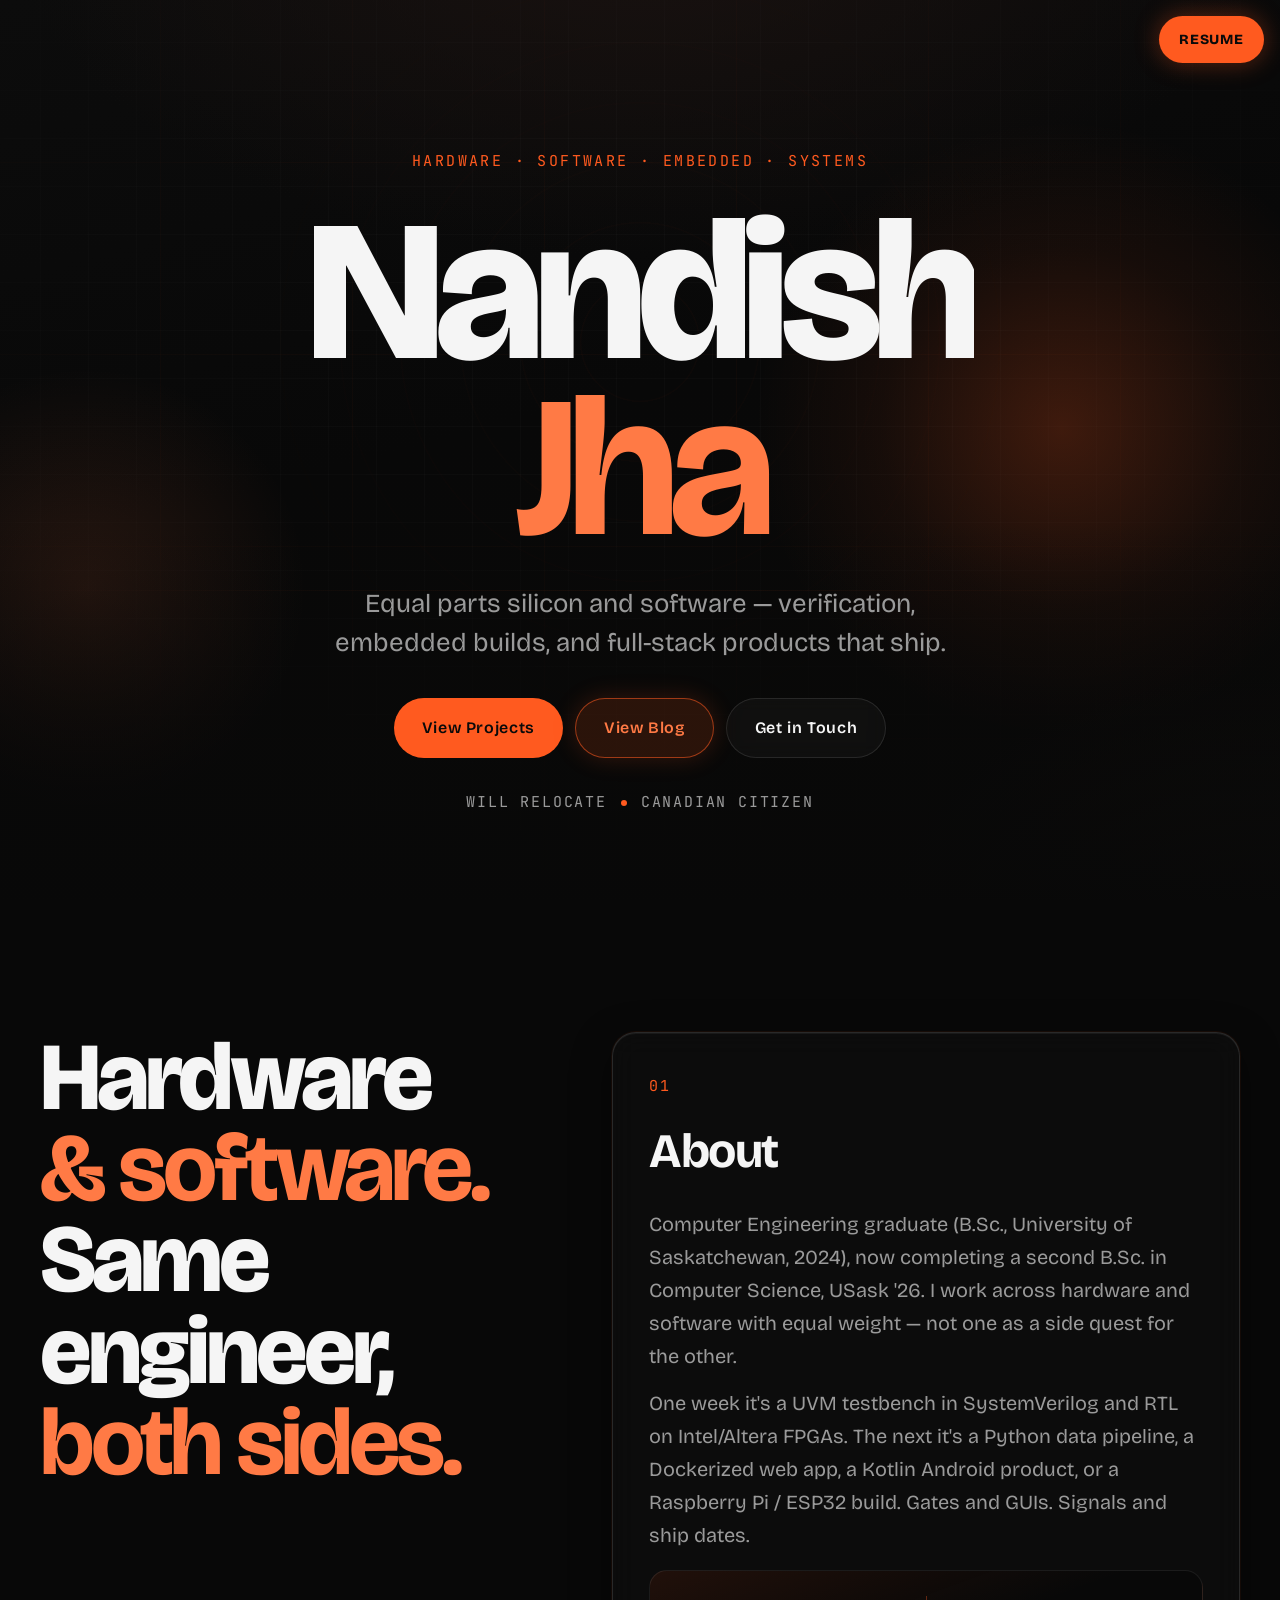
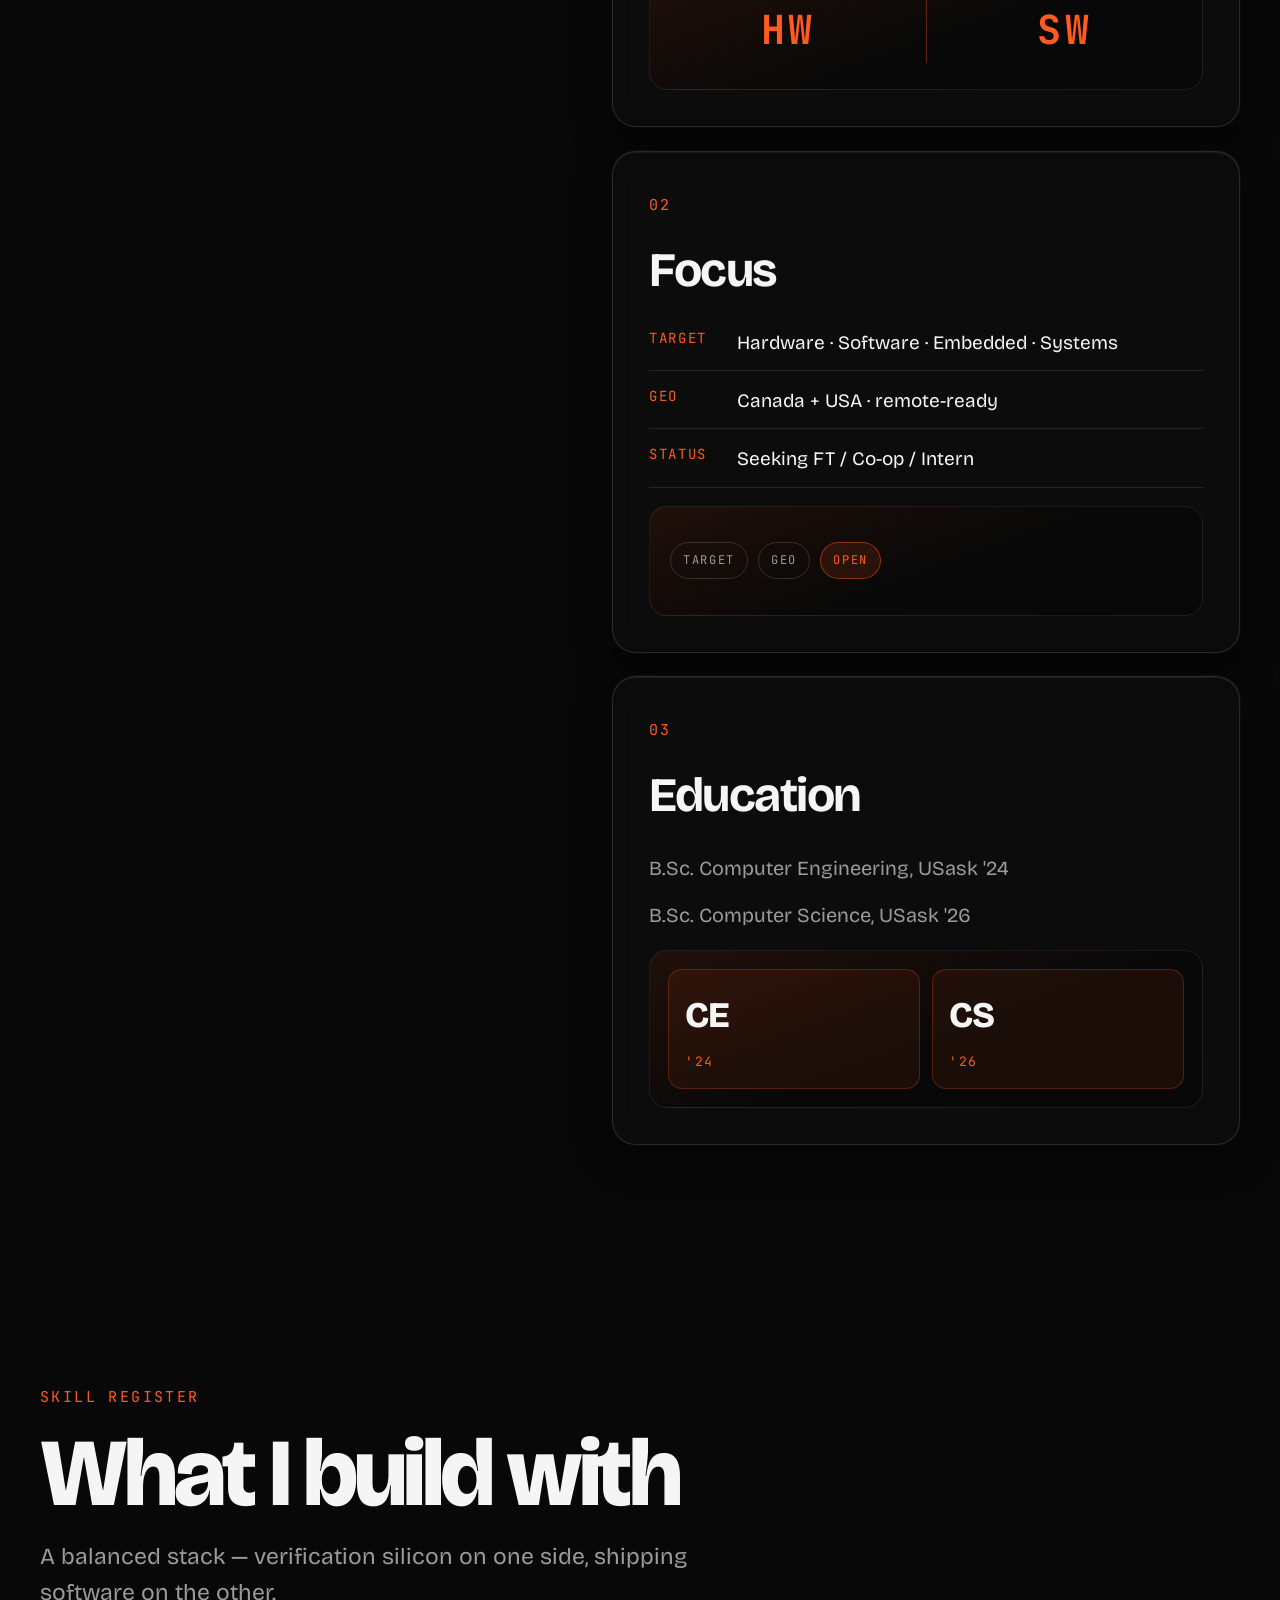
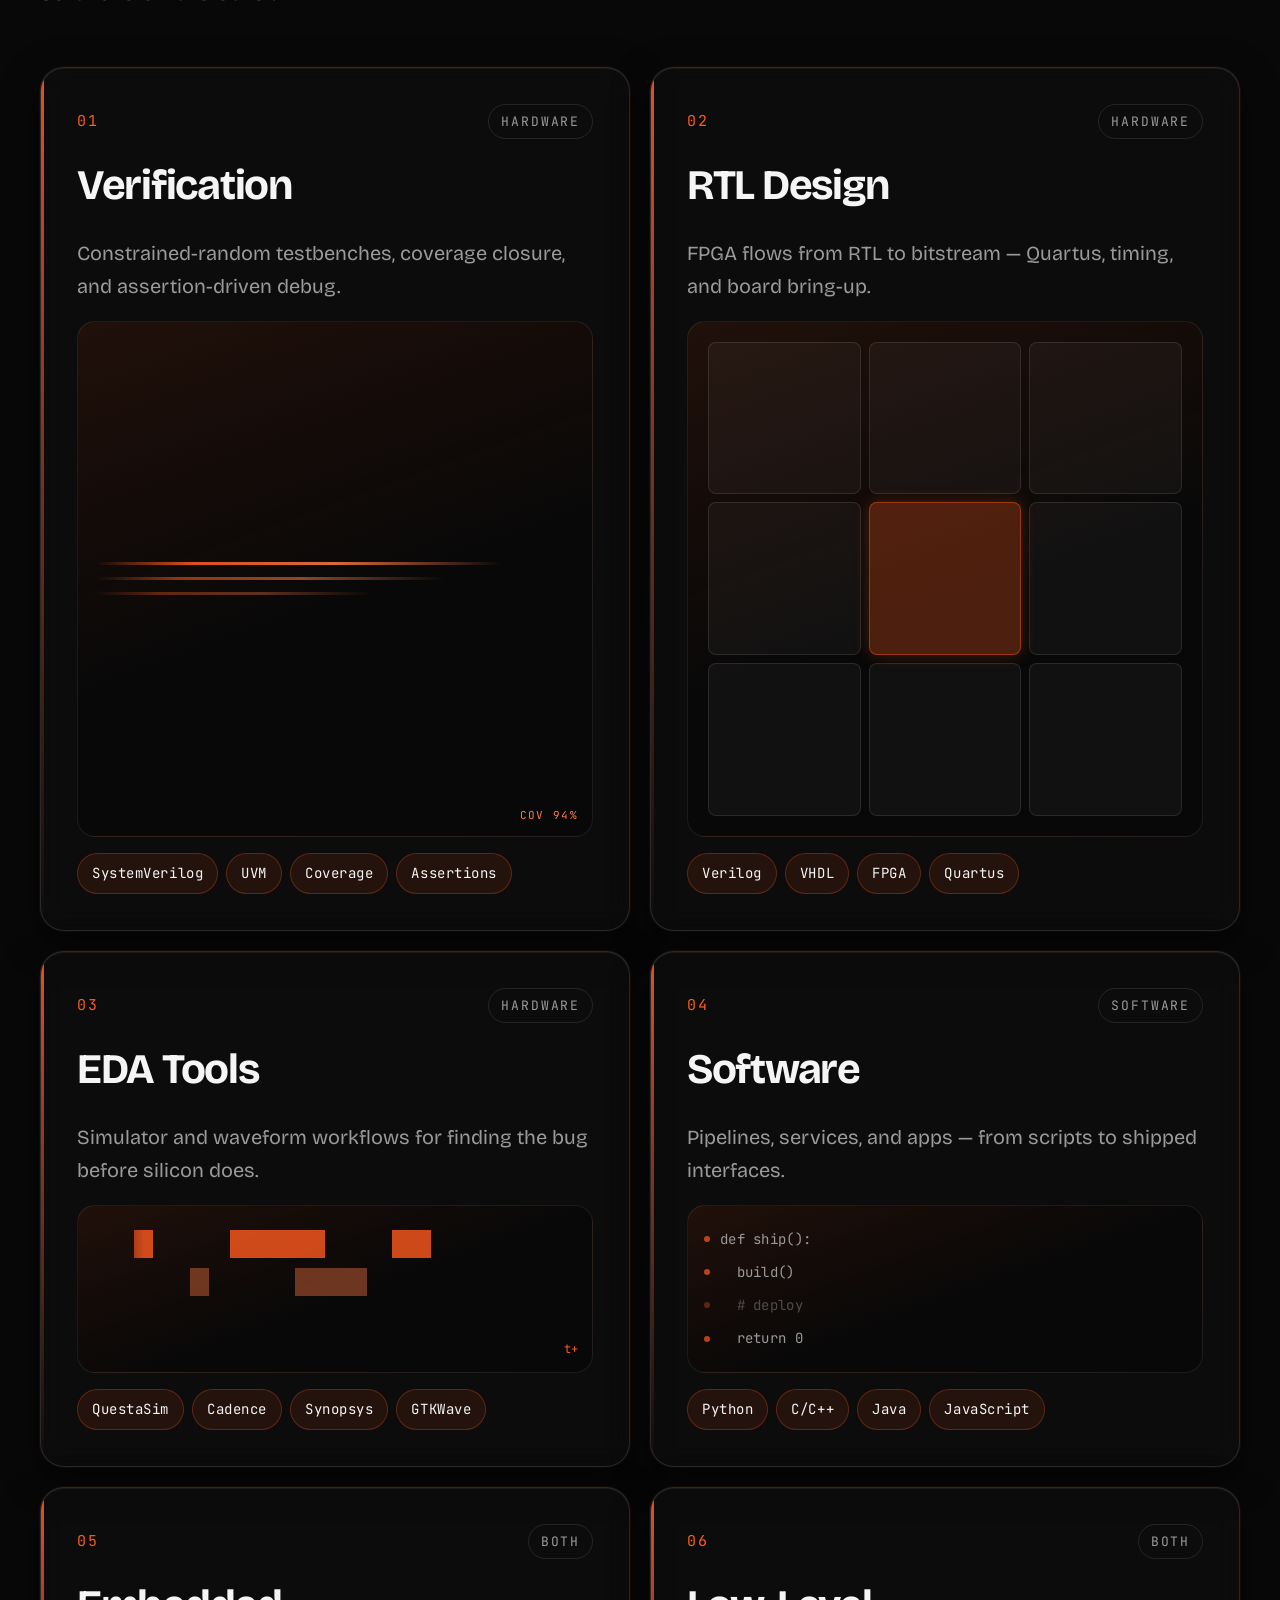
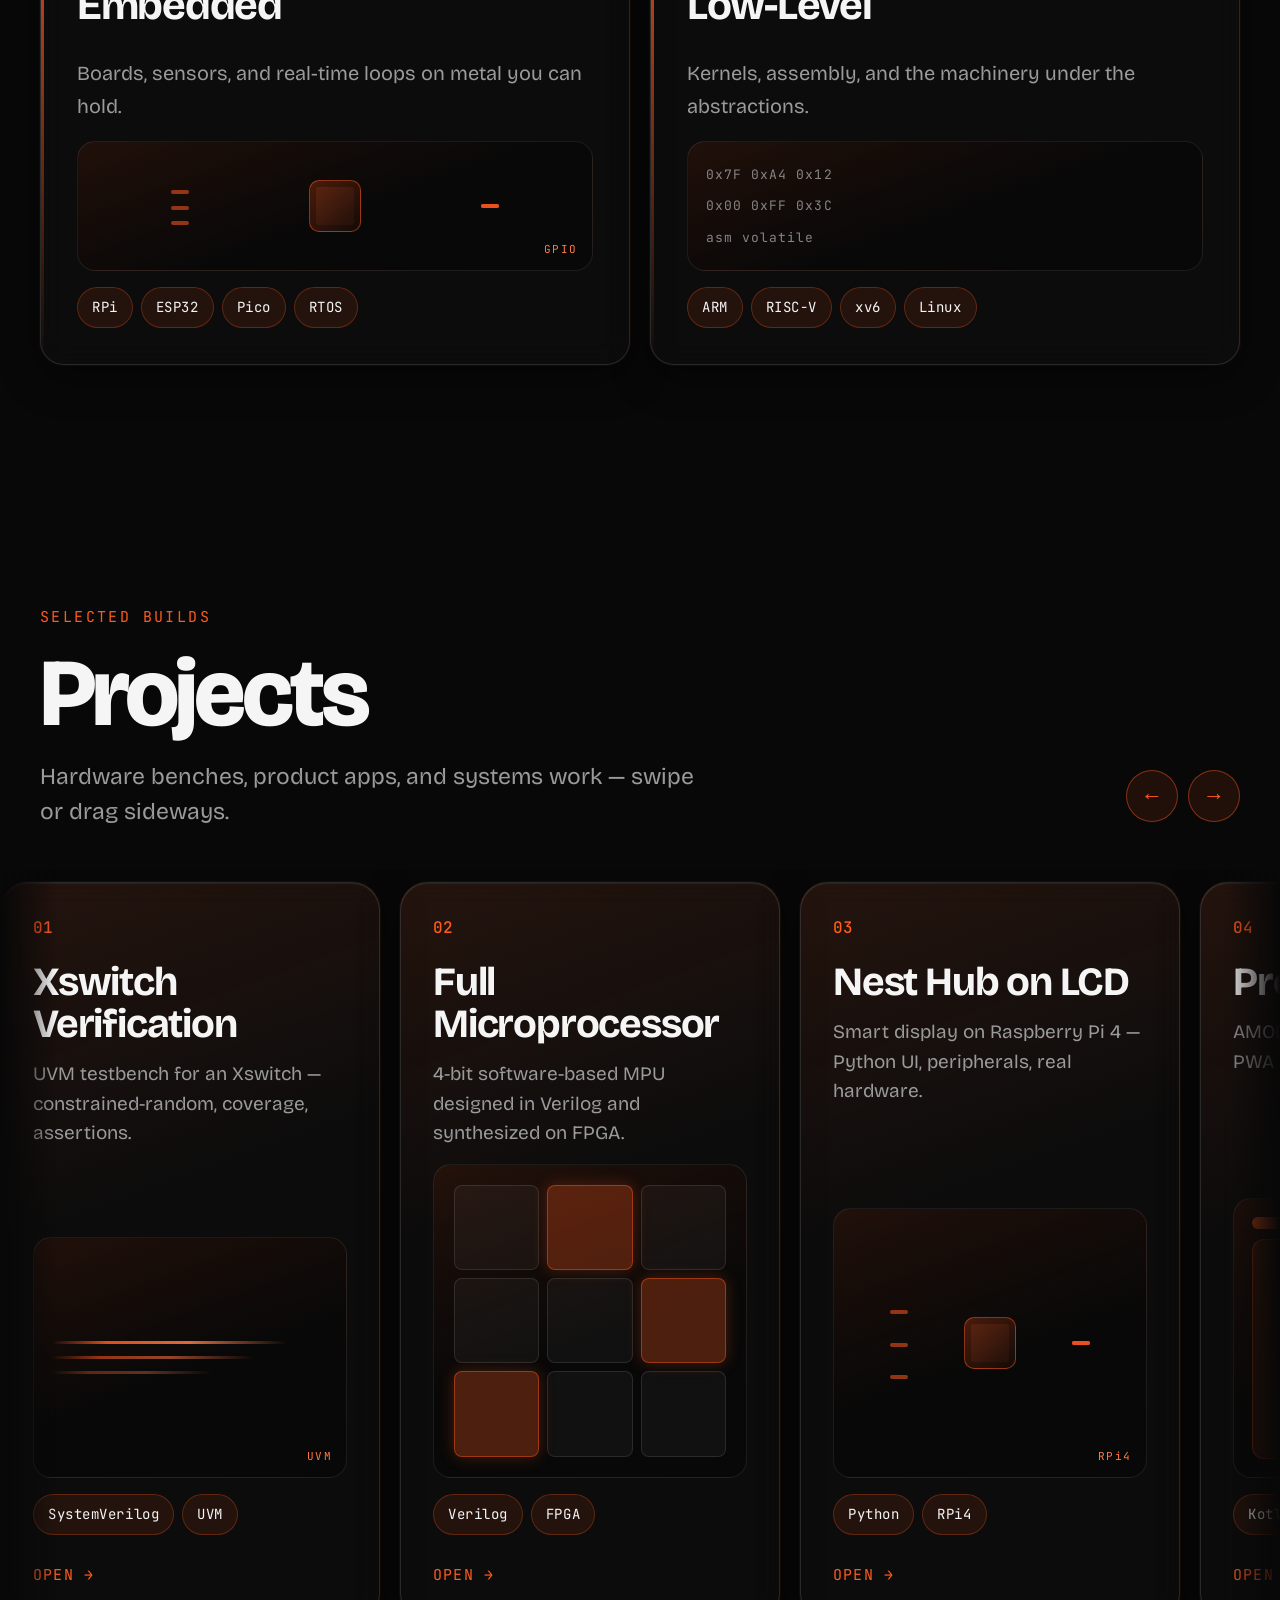
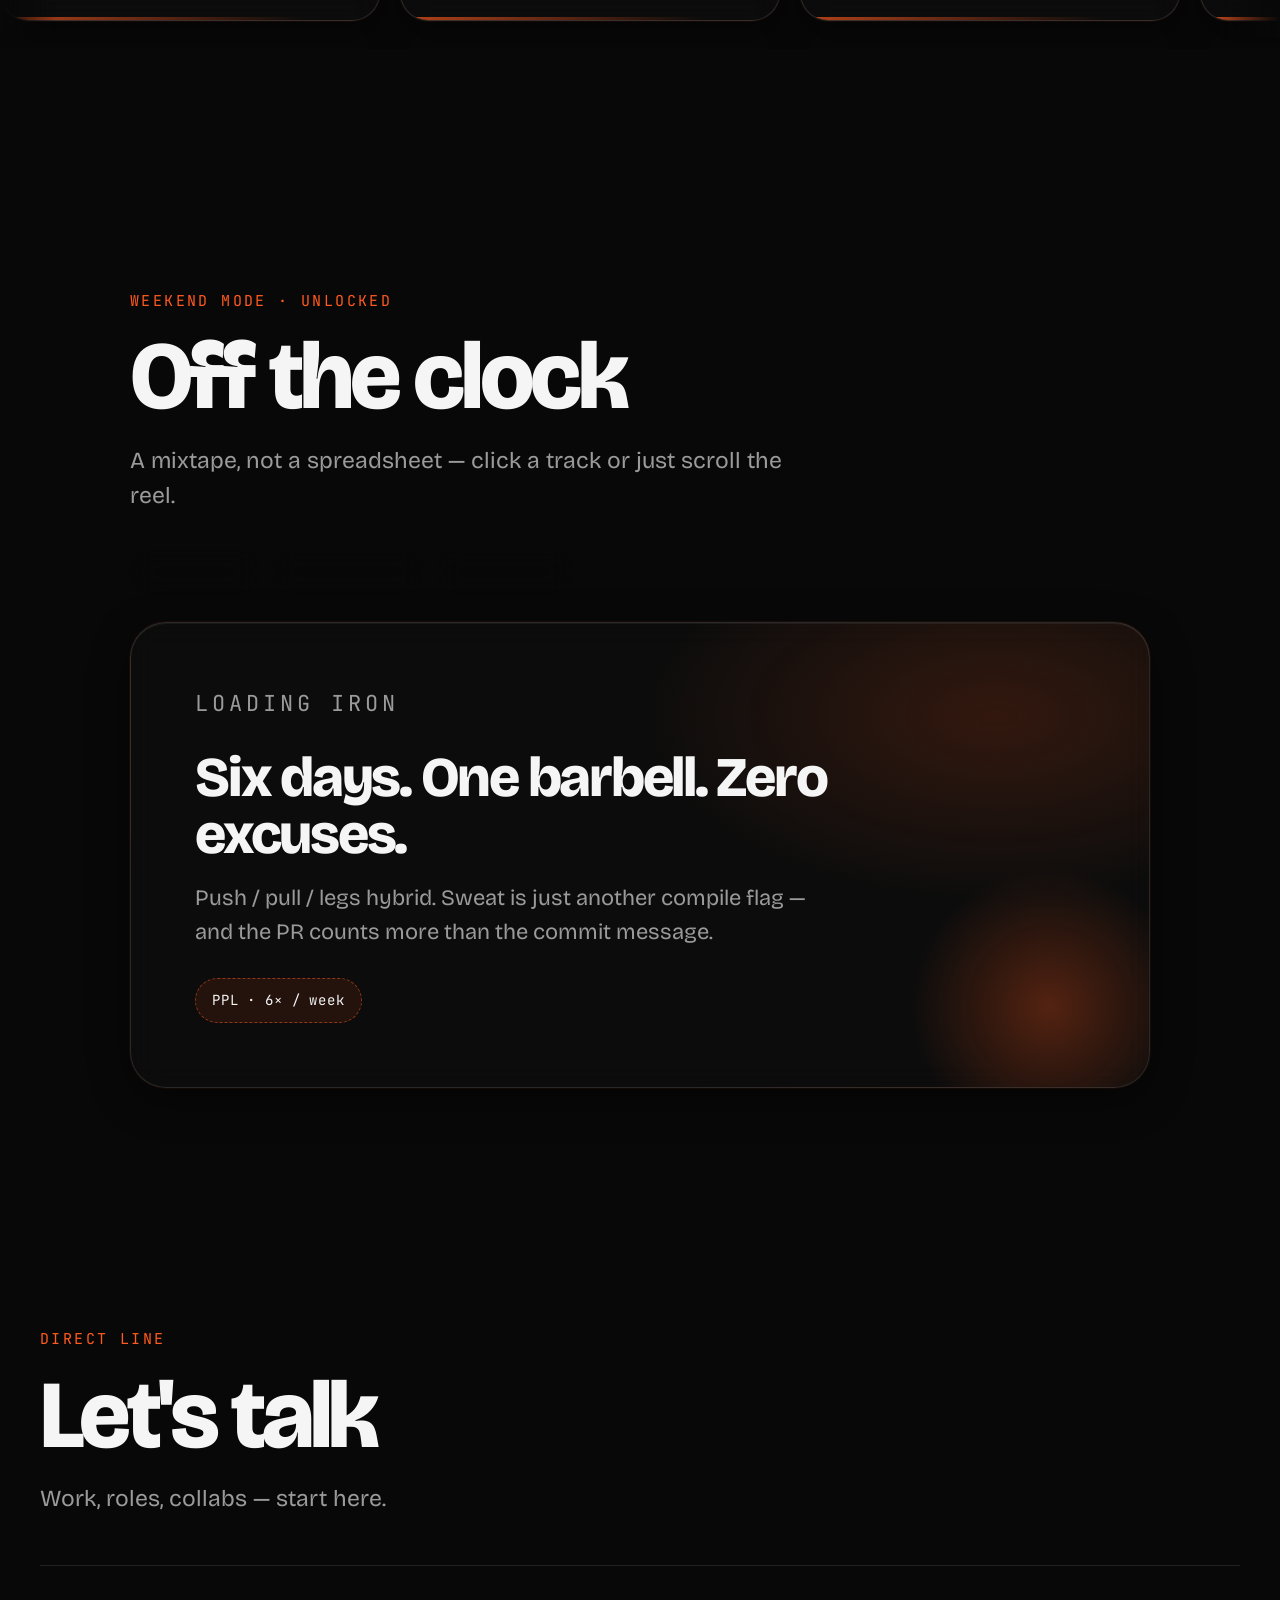
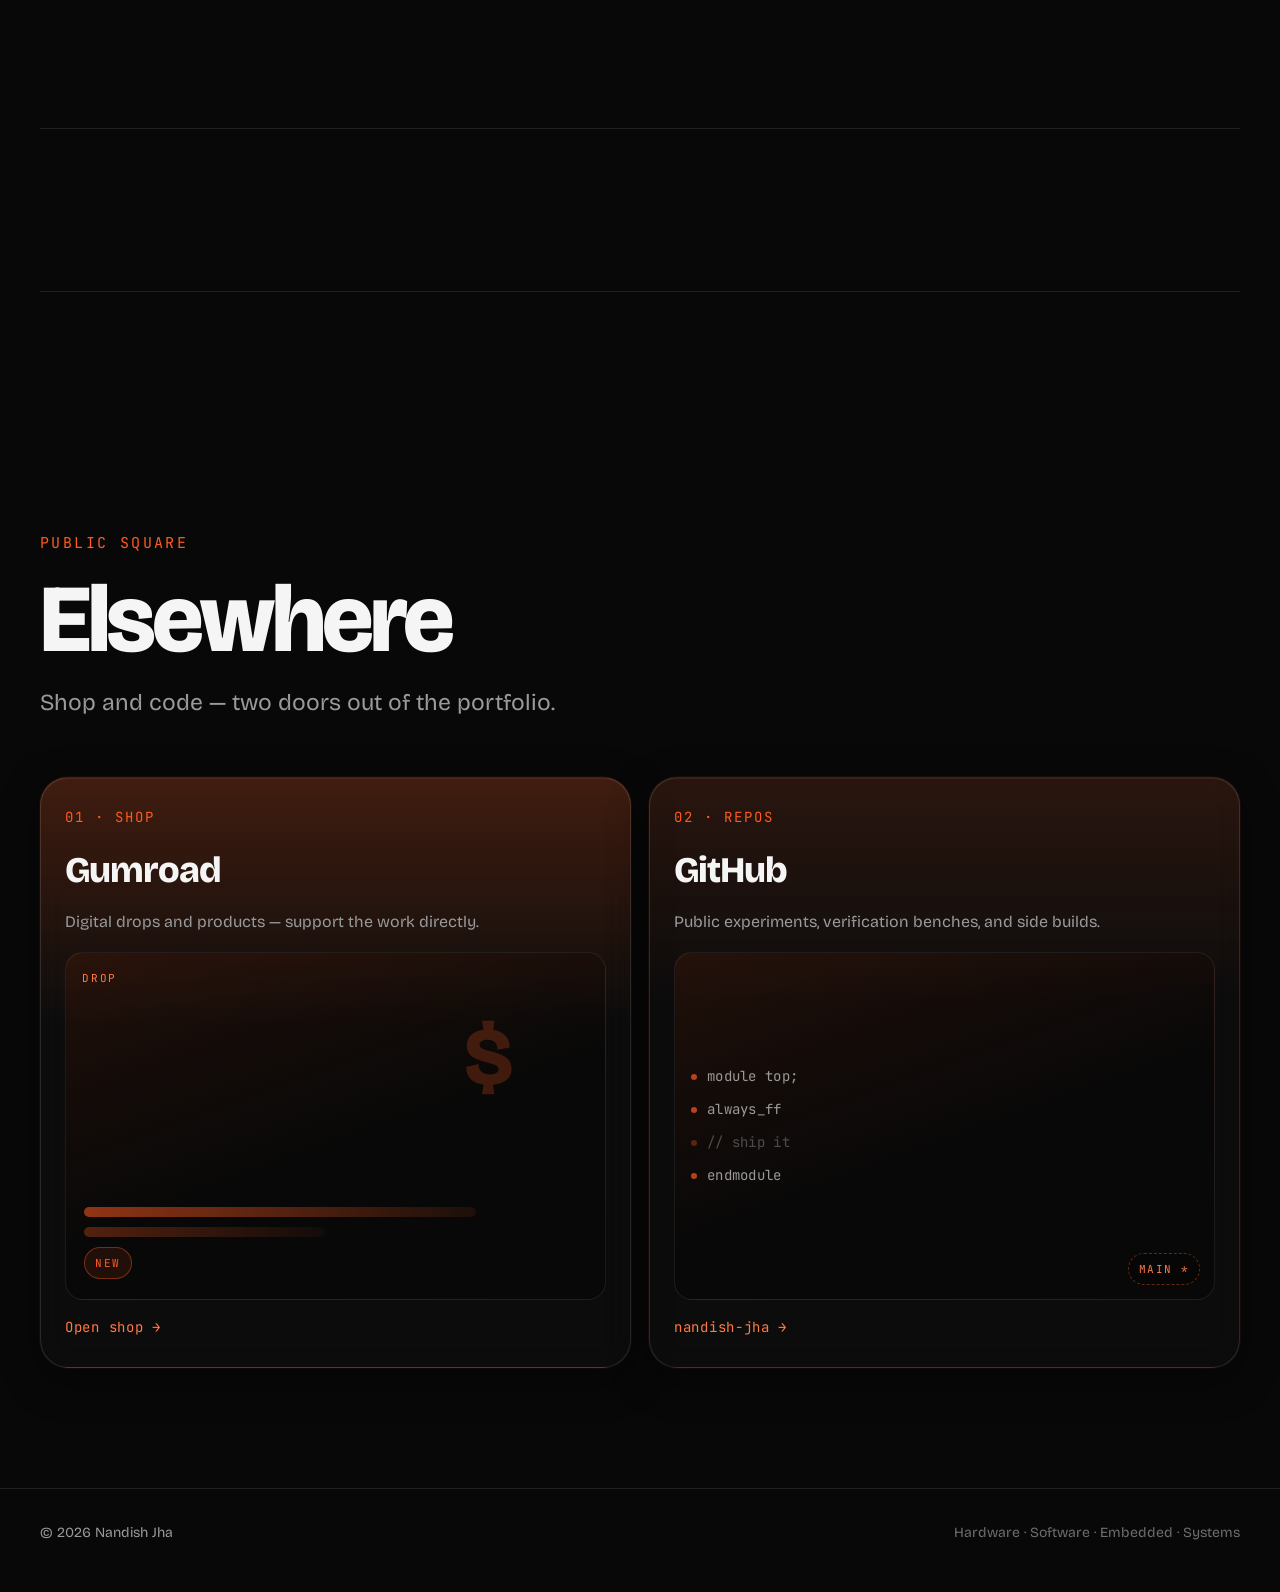
==== index.html @ c0813d7c "Reshape Elsewhere into a square 2×1 and extend card art panels. Drop Linktree, keep Gumroad and GitH" ====
<!DOCTYPE html>
<html lang="en">
<head>
<meta charset="UTF-8" />
<meta name="viewport" content="width=device-width, initial-scale=1.0" />
<title>Nandish Jha — Hardware & Software Engineer</title>
<meta name="description" content="Nandish Jha — Computer Engineering graduate and CS student building across hardware and software: SystemVerilog, UVM, FPGA, embedded, full-stack, and Android." />
<meta property="og:title" content="Nandish Jha — Hardware & Software Engineer" />
<meta property="og:description" content="Hardware · Software · Embedded · Systems. Projects, skills, resume." />
<meta property="og:image" content="https://avatars.githubusercontent.com/u/135614831?v=4" />
<link rel="icon" href="data:image/svg+xml,<svg xmlns='http://www.w3.org/2000/svg' viewBox='0 0 100 100'><text y='80' font-size='80'>▮</text></svg>" />
<link rel="preconnect" href="https://fonts.googleapis.com" />
<link rel="preconnect" href="https://fonts.gstatic.com" crossorigin />
<link href="https://fonts.googleapis.com/css2?family=Bricolage+Grotesque:opsz,wght@12..96,400;12..96,600;12..96,700;12..96,800&family=JetBrains+Mono:wght@400;500&display=swap" rel="stylesheet" />
<link rel="stylesheet" href="css/style.css" />
</head>
<body>
<div class="site-bg" aria-hidden="true">
  <div class="site-bg-base"></div>
  <div class="site-bg-grid"></div>
  <div class="site-bg-glow site-bg-glow-a"></div>
  <div class="site-bg-glow site-bg-glow-b"></div>
  <div class="site-bg-rings"></div>
  <div class="site-bg-horizon"></div>
</div>

<a class="resume-float" href="assets/Nandish_Jha_Resume.pdf" target="_blank" rel="noopener">Resume</a>

<div class="cursor" id="siteCursor" aria-hidden="true">
  <div class="cursor-inner">
    <svg class="cursor-pointer" viewBox="0 0 24 24" aria-hidden="true">
      <path d="M4 2.5 L4 18.5 L9.2 14.2 L13.5 22.5 L16.8 20.9 L12.4 12.8 L19.5 12.8 Z"/>
    </svg>
    <span class="cursor-label">Scroll down</span>
  </div>
</div>

<main>
  <!-- INTRO -->
  <section id="intro" class="panel intro">
    <div class="intro-copy">
      <p class="eyebrow reveal">Hardware · Software · Embedded · Systems</p>
      <h1 class="display reveal">
        <span class="line"><span class="line-inner">Nandish</span></span>
        <span class="line"><span class="line-inner italic">Jha</span></span>
      </h1>
      <p class="lede reveal">Equal parts silicon and software — verification, embedded builds, and full-stack products that ship.</p>
      <div class="intro-actions reveal">
        <a class="btn btn-solid" href="#work">View Projects</a>
        <a class="btn btn-blog" href="blog/">View Blog</a>
        <a class="btn btn-ghost" href="#connect">Get in Touch</a>
      </div>
      <div class="meta-row reveal">
        <span>Will Relocate</span>
        <span class="dot"></span>
        <span>Canadian Citizen</span>
      </div>
    </div>
  </section>

  <!-- STORY -->
  <section id="story" class="panel story">
    <div class="story-sticky">
      <h2 class="section-display">
        <span class="reveal">Hardware</span>
        <span class="reveal italic">&amp; software.</span>
        <span class="reveal">Same engineer,</span>
        <span class="reveal italic">both sides.</span>
      </h2>
    </div>
    <div class="story-rail">
      <article class="story-card tilt" data-depth="0.4">
        <span class="card-num">01</span>
        <h3>About</h3>
        <p>Computer Engineering graduate (B.Sc., University of Saskatchewan, 2024), now completing a second B.Sc. in Computer Science, USask '26. I work across hardware and software with equal weight — not one as a side quest for the other.</p>
        <p>One week it's a UVM testbench in SystemVerilog and RTL on Intel/Altera FPGAs. The next it's a Python data pipeline, a Dockerized web app, a Kotlin Android product, or a Raspberry Pi / ESP32 build. Gates and GUIs. Signals and ship dates.</p>
        <div class="card-art art-dual" aria-hidden="true">
          <span class="art-half">HW</span>
          <span class="art-split"></span>
          <span class="art-half">SW</span>
        </div>
      </article>
      <article class="story-card tilt" data-depth="0.55">
        <span class="card-num">02</span>
        <h3>Focus</h3>
        <ul class="focus-list">
          <li><em>Target</em> Hardware · Software · Embedded · Systems</li>
          <li><em>Geo</em> Canada + USA · remote-ready</li>
          <li><em>Status</em> Seeking FT / Co-op / Intern</li>
        </ul>
        <div class="card-art art-focus" aria-hidden="true">
          <span class="art-pill">TARGET</span>
          <span class="art-pill">GEO</span>
          <span class="art-pill art-pill-live">OPEN</span>
        </div>
      </article>
      <article class="story-card tilt" data-depth="0.7">
        <span class="card-num">03</span>
        <h3>Education</h3>
        <p>B.Sc. Computer Engineering, USask '24</p>
        <p>B.Sc. Computer Science, USask '26</p>
        <div class="card-art art-edu" aria-hidden="true">
          <span class="art-degree"><b>CE</b><i>'24</i></span>
          <span class="art-degree"><b>CS</b><i>'26</i></span>
        </div>
      </article>
    </div>
  </section>

  <!-- CRAFT / SKILLS -->
  <section id="craft" class="panel craft">
    <div class="panel-head">
      <p class="eyebrow reveal">Skill register</p>
      <h2 class="section-display reveal">What I build with</h2>
      <p class="panel-lede reveal">A balanced stack — verification silicon on one side, shipping software on the other.</p>
    </div>
    <div class="craft-grid">
      <article class="craft-card tilt" data-depth="0.5">
        <div class="craft-top">
          <span class="card-num">01</span>
          <span class="craft-side">Hardware</span>
        </div>
        <h3>Verification</h3>
        <p>Constrained-random testbenches, coverage closure, and assertion-driven debug.</p>
        <div class="card-art art-wave" aria-hidden="true">
          <span class="art-wave-line"></span>
          <span class="art-wave-line"></span>
          <span class="art-wave-line"></span>
          <span class="art-cov">COV 94%</span>
        </div>
        <div class="tag-row">
          <span>SystemVerilog</span><span>UVM</span><span>Coverage</span><span>Assertions</span>
        </div>
      </article>
      <article class="craft-card tilt" data-depth="0.6">
        <div class="craft-top">
          <span class="card-num">02</span>
          <span class="craft-side">Hardware</span>
        </div>
        <h3>RTL Design</h3>
        <p>FPGA flows from RTL to bitstream — Quartus, timing, and board bring-up.</p>
        <div class="card-art art-fpga" aria-hidden="true">
          <span class="art-cell"></span><span class="art-cell"></span><span class="art-cell"></span>
          <span class="art-cell"></span><span class="art-cell art-cell-hot"></span><span class="art-cell"></span>
          <span class="art-cell"></span><span class="art-cell"></span><span class="art-cell"></span>
        </div>
        <div class="tag-row">
          <span>Verilog</span><span>VHDL</span><span>FPGA</span><span>Quartus</span>
        </div>
      </article>
      <article class="craft-card tilt" data-depth="0.45">
        <div class="craft-top">
          <span class="card-num">03</span>
          <span class="craft-side">Hardware</span>
        </div>
        <h3>EDA Tools</h3>
        <p>Simulator and waveform workflows for finding the bug before silicon does.</p>
        <div class="card-art art-scope" aria-hidden="true">
          <span class="art-trace"></span>
          <span class="art-trace art-trace-b"></span>
          <span class="art-mark">t+</span>
        </div>
        <div class="tag-row">
          <span>QuestaSim</span><span>Cadence</span><span>Synopsys</span><span>GTKWave</span>
        </div>
      </article>
      <article class="craft-card tilt" data-depth="0.55">
        <div class="craft-top">
          <span class="card-num">04</span>
          <span class="craft-side">Software</span>
        </div>
        <h3>Software</h3>
        <p>Pipelines, services, and apps — from scripts to shipped interfaces.</p>
        <div class="card-art art-code" aria-hidden="true">
          <span class="art-line"><i></i>def ship():</span>
          <span class="art-line"><i></i>&nbsp;&nbsp;build()</span>
          <span class="art-line art-line-dim"><i></i>&nbsp;&nbsp;# deploy</span>
          <span class="art-line"><i></i>&nbsp;&nbsp;return 0</span>
        </div>
        <div class="tag-row">
          <span>Python</span><span>C/C++</span><span>Java</span><span>JavaScript</span>
        </div>
      </article>
      <article class="craft-card tilt" data-depth="0.65">
        <div class="craft-top">
          <span class="card-num">05</span>
          <span class="craft-side">Both</span>
        </div>
        <h3>Embedded</h3>
        <p>Boards, sensors, and real-time loops on metal you can hold.</p>
        <div class="card-art art-board" aria-hidden="true">
          <span class="art-chip-ic"></span>
          <span class="art-pin"></span><span class="art-pin"></span><span class="art-pin"></span>
          <span class="art-pin art-pin-r"></span><span class="art-pin art-pin-r"></span><span class="art-pin art-pin-r"></span>
          <span class="art-label-sm">GPIO</span>
        </div>
        <div class="tag-row">
          <span>RPi</span><span>ESP32</span><span>Pico</span><span>RTOS</span>
        </div>
      </article>
      <article class="craft-card tilt" data-depth="0.5">
        <div class="craft-top">
          <span class="card-num">06</span>
          <span class="craft-side">Both</span>
        </div>
        <h3>Low-Level</h3>
        <p>Kernels, assembly, and the machinery under the abstractions.</p>
        <div class="card-art art-hex" aria-hidden="true">
          <span class="art-hex-row">0x7F 0xA4 0x12</span>
          <span class="art-hex-row">0x00 0xFF 0x3C</span>
          <span class="art-hex-row art-line-dim">asm volatile</span>
        </div>
        <div class="tag-row">
          <span>ARM</span><span>RISC-V</span><span>xv6</span><span>Linux</span>
        </div>
      </article>
    </div>
  </section>

  <!-- WORK -->
  <section id="work" class="panel work">
    <div class="work-head">
      <div class="panel-head">
        <p class="eyebrow reveal">Selected builds</p>
        <h2 class="section-display reveal">Projects</h2>
        <p class="panel-lede reveal">Hardware benches, product apps, and systems work — swipe or drag sideways.</p>
      </div>
      <div class="work-controls reveal">
        <button type="button" class="work-nav" id="workPrev" aria-label="Previous projects">←</button>
        <button type="button" class="work-nav" id="workNext" aria-label="Next projects">→</button>
      </div>
    </div>
    <div class="work-rail-wrap">
      <div class="work-list" id="workList" tabindex="0" aria-label="Project carousel">
        <a class="work-item tilt" data-depth="0.5" href="https://github.com/nandish-jha/xswitch-verification" target="_blank" rel="noopener">
          <span class="work-idx">01</span>
          <h3>Xswitch Verification</h3>
          <p>UVM testbench for an Xswitch — constrained-random, coverage, assertions.</p>
          <div class="card-art art-wave" aria-hidden="true">
            <span class="art-wave-line"></span>
            <span class="art-wave-line"></span>
            <span class="art-wave-line"></span>
            <span class="art-cov">UVM</span>
          </div>
          <div class="tag-row">
            <span>SystemVerilog</span><span>UVM</span>
          </div>
          <span class="work-go">Open →</span>
        </a>
        <a class="work-item tilt" data-depth="0.55" href="https://github.com/nandish-jha/full_microprocessor" target="_blank" rel="noopener">
          <span class="work-idx">02</span>
          <h3>Full Microprocessor</h3>
          <p>4-bit software-based MPU designed in Verilog and synthesized on FPGA.</p>
          <div class="card-art art-fpga" aria-hidden="true">
            <span class="art-cell"></span><span class="art-cell art-cell-hot"></span><span class="art-cell"></span>
            <span class="art-cell"></span><span class="art-cell"></span><span class="art-cell art-cell-hot"></span>
            <span class="art-cell art-cell-hot"></span><span class="art-cell"></span><span class="art-cell"></span>
          </div>
          <div class="tag-row">
            <span>Verilog</span><span>FPGA</span>
          </div>
          <span class="work-go">Open →</span>
        </a>
        <a class="work-item tilt" data-depth="0.5" href="https://github.com/nandish-jha/nest_hub_on_LCD" target="_blank" rel="noopener">
          <span class="work-idx">03</span>
          <h3>Nest Hub on LCD</h3>
          <p>Smart display on Raspberry Pi 4 — Python UI, peripherals, real hardware.</p>
          <div class="card-art art-board" aria-hidden="true">
            <span class="art-chip-ic"></span>
            <span class="art-pin"></span><span class="art-pin"></span><span class="art-pin"></span>
            <span class="art-pin art-pin-r"></span><span class="art-pin art-pin-r"></span><span class="art-pin art-pin-r"></span>
            <span class="art-label-sm">RPi4</span>
          </div>
          <div class="tag-row">
            <span>Python</span><span>RPi4</span>
          </div>
          <span class="work-go">Open →</span>
        </a>
        <a class="work-item tilt" data-depth="0.6" href="https://github.com/nandish-jha/boop-app" target="_blank" rel="noopener">
          <span class="work-idx">04</span>
          <h3>ProDash</h3>
          <p>AMOLED productivity dashboard — PWA + Android APK.</p>
          <div class="card-art art-ui" aria-hidden="true">
            <span class="art-ui-bar"></span>
            <span class="art-ui-tile"></span>
            <span class="art-ui-tile art-ui-tile-sm"></span>
          </div>
          <div class="tag-row">
            <span>Kotlin</span><span>Compose</span>
          </div>
          <span class="work-go">Open →</span>
        </a>
        <a class="work-item tilt" data-depth="0.55" href="https://github.com/nandish-jha/discord_light_chat_web_app" target="_blank" rel="noopener">
          <span class="work-idx">05</span>
          <h3>Discord Light</h3>
          <p>Real-time web socializing platform, containerized with Docker.</p>
          <div class="card-art art-code" aria-hidden="true">
            <span class="art-line"><i></i>socket.on(</span>
            <span class="art-line"><i></i>&nbsp;&nbsp;"msg"</span>
            <span class="art-line art-line-dim"><i></i>)</span>
            <span class="art-badge">docker</span>
          </div>
          <div class="tag-row">
            <span>JavaScript</span><span>Docker</span>
          </div>
          <span class="work-go">Open →</span>
        </a>
        <a class="work-item tilt" data-depth="0.45" href="https://github.com/nandish-jha/LogLens" target="_blank" rel="noopener">
          <span class="work-idx">06</span>
          <h3>LogLens</h3>
          <p>Structured log file parser built in Perl.</p>
          <div class="card-art art-hex" aria-hidden="true">
            <span class="art-hex-row">INFO  ready</span>
            <span class="art-hex-row">WARN  retry</span>
            <span class="art-hex-row art-line-dim">DONE  ok</span>
          </div>
          <div class="tag-row">
            <span>Perl</span>
          </div>
          <span class="work-go">Open →</span>
        </a>
      </div>
    </div>
  </section>

  <!-- LIFE — unique weekend reel (not a card grid) -->
  <section id="life" class="panel life">
    <div class="life-intro">
      <p class="eyebrow reveal">Weekend mode · unlocked</p>
      <h2 class="section-display reveal">Off the clock</h2>
      <p class="panel-lede reveal">A mixtape, not a spreadsheet — click a track or just scroll the reel.</p>
    </div>
    <div class="life-reel" id="lifeReel">
      <button type="button" class="life-track is-active" data-life="0">
        <span class="life-track-num">01</span>
        <span class="life-track-name">iron.sh</span>
      </button>
      <button type="button" class="life-track" data-life="1">
        <span class="life-track-num">02</span>
        <span class="life-track-name">markets.py</span>
      </button>
      <button type="button" class="life-track" data-life="2">
        <span class="life-track-num">03</span>
        <span class="life-track-name">Unsplash</span>
      </button>
    </div>
    <div class="life-stage tilt" data-depth="0.4">
      <article class="life-feature is-active" data-life-panel="0">
        <p class="life-kicker">LOADING IRON</p>
        <h3>Six days. One barbell. Zero excuses.</h3>
        <p>Push / pull / legs hybrid. Sweat is just another compile flag — and the PR counts more than the commit message.</p>
        <span class="life-chip">PPL · 6× / week</span>
      </article>
      <article class="life-feature" data-life-panel="1">
        <p class="life-kicker">RISK.PY</p>
        <h3>Options, the slow correct way.</h3>
        <p>Manage the downside first. Upside is a nice-to-have. Markets as a long-running experiment, not a dopamine slot.</p>
        <span class="life-chip">Long-term · curious</span>
      </article>
      <article class="life-feature" data-life-panel="2">
        <p class="life-kicker">OPEN SHUTTER</p>
        <h3>Street, stone, quiet light.</h3>
        <p>Photos that don't need a caption to breathe — shared free on Unsplash for anyone who wants them.</p>
        <a class="life-link" href="https://unsplash.com/@da_minimal_guy" target="_blank" rel="noopener">Browse the feed →</a>
      </article>
      <div class="life-orb" aria-hidden="true"></div>
    </div>
  </section>

  <!-- CONNECT — professional only -->
  <section id="connect" class="panel connect">
    <div class="connect-inner">
      <p class="eyebrow reveal">Direct line</p>
      <h2 class="section-display reveal">Let's talk</h2>
      <p class="panel-lede reveal">Work, roles, collabs — start here.</p>
      <div class="connect-list">
        <a class="connect-link tilt" data-depth="0.3" id="emailLink" href="#">
          <span>Email</span>
          <span class="connect-arrow">→</span>
        </a>
        <a class="connect-link tilt" data-depth="0.35" href="https://www.linkedin.com/in/nandish-jha/" target="_blank" rel="noopener">
          <span>LinkedIn</span>
          <span class="connect-arrow">→</span>
        </a>
      </div>
    </div>
  </section>

  <!-- ELSEWHERE — square 2×1 -->
  <section id="elsewhere" class="panel elsewhere">
    <div class="panel-head">
      <p class="eyebrow reveal">Public square</p>
      <h2 class="section-display reveal">Elsewhere</h2>
      <p class="panel-lede reveal">Shop and code — two doors out of the portfolio.</p>
    </div>
    <div class="elsewhere-row">
      <a class="elsewhere-poster tilt" data-depth="0.55" href="https://nandishjha.gumroad.com/" target="_blank" rel="noopener">
        <span class="elsewhere-kicker">01 · SHOP</span>
        <h3>Gumroad</h3>
        <p>Digital drops and products — support the work directly.</p>
        <div class="card-art art-shop" aria-hidden="true">
          <span class="art-tag">DROP</span>
          <span class="art-price">$</span>
          <span class="art-bar"></span>
          <span class="art-bar art-bar-short"></span>
          <span class="art-chip">NEW</span>
        </div>
        <span class="elsewhere-go">Open shop →</span>
      </a>
      <a class="elsewhere-poster tilt" data-depth="0.5" href="https://github.com/nandish-jha" target="_blank" rel="noopener">
        <span class="elsewhere-kicker">02 · REPOS</span>
        <h3>GitHub</h3>
        <p>Public experiments, verification benches, and side builds.</p>
        <div class="card-art art-code" aria-hidden="true">
          <span class="art-line"><i></i>module top;</span>
          <span class="art-line"><i></i>always_ff</span>
          <span class="art-line art-line-dim"><i></i>// ship it</span>
          <span class="art-line"><i></i>endmodule</span>
          <span class="art-badge">main *</span>
        </div>
        <span class="elsewhere-go">nandish-jha →</span>
      </a>
    </div>
  </section>

  <footer class="site-foot">
    <span>© <span id="year"></span> Nandish Jha</span>
    <span class="muted">Hardware · Software · Embedded · Systems</span>
  </footer>
</main>

<script type="module" src="js/main.js"></script>
</body>
</html>
---- css/style.css ----
/* ============================================================
   NANDISH JHA — PORTFOLIO
   Matte black · Popping orange · Signal-grid atmosphere
   ============================================================ */

:root {
  --bg: #080808;
  --bg-elev: #141414;
  --bg-soft: #1c1c1c;
  --ink: #f5f5f5;
  --ink-dim: #9a9a9a;
  --copper: #ff5a1f;
  --copper-soft: #ff7a45;
  --line: rgba(255, 255, 255, 0.1);
  --glow: rgba(255, 90, 31, 0.35);

  --display: "Bricolage Grotesque", system-ui, sans-serif;
  --serif: "Bricolage Grotesque", system-ui, sans-serif;
  --mono: "JetBrains Mono", ui-monospace, monospace;

  --ease: cubic-bezier(0.22, 1, 0.36, 1);
  --ease-out: cubic-bezier(0.16, 1, 0.3, 1);

  --glass-bg: rgba(14, 14, 14, 0.72);
  --glass-border: rgba(255, 255, 255, 0.12);
  --glass-blur: blur(14px) saturate(130%);
  --glass-shadow:
    0 12px 40px rgba(0, 0, 0, 0.45),
    0 0 0 1px rgba(255, 90, 31, 0.08),
    inset 0 1px 0 rgba(255, 255, 255, 0.06);
}

*, *::before, *::after { box-sizing: border-box; margin: 0; padding: 0; }
html { scroll-behavior: smooth; scroll-padding-top: 24px; }
body {
  background: var(--bg);
  color: var(--ink);
  font-family: var(--display);
  font-size: 19px;
  line-height: 1.65;
  overflow-x: hidden;
  -webkit-font-smoothing: antialiased;
}

/* Minimal custom cursor + anchored scroll hint (desktop pointer) */
.cursor {
  display: none;
}
@media (hover: hover) and (pointer: fine) {
  /* Hide system cursor everywhere — later pointer/grab rules must not win */
  *,
  *::before,
  *::after {
    cursor: none !important;
  }
  body,
  a,
  button,
  .btn,
  .resume-float,
  .life-track,
  .work-nav,
  .work-list,
  input,
  textarea,
  select,
  label[for],
  [role="button"] {
    cursor: none !important;
  }
  .cursor {
    display: block;
    position: fixed;
    top: 0;
    left: 0;
    z-index: 200;
    pointer-events: none;
    transform: translate3d(-100px, -100px, 0);
    will-change: transform;
  }
  .cursor-inner {
    display: flex;
    align-items: flex-start;
    gap: 10px;
    transform: translate(-2px, -2px);
  }
  .cursor-pointer {
    width: 22px;
    height: 22px;
    flex-shrink: 0;
    fill: var(--copper);
    stroke: rgba(10, 10, 10, 0.55);
    stroke-width: 1.1;
    filter: drop-shadow(0 1px 2px rgba(0, 0, 0, 0.45));
    transition: transform 0.2s var(--ease), fill 0.2s;
  }
  .cursor.is-hover .cursor-pointer {
    fill: var(--copper-soft);
    transform: scale(1.12);
  }
  .cursor-label {
    font-family: var(--mono);
    font-size: 14px;
    font-weight: 500;
    letter-spacing: 0.16em;
    text-transform: uppercase;
    color: var(--copper);
    white-space: nowrap;
    opacity: 1;
    transform: translateY(2px);
    transition: opacity 0.4s var(--ease), transform 0.4s var(--ease);
  }
  .cursor.is-scrolled .cursor-label {
    opacity: 0;
    transform: translateX(6px);
    pointer-events: none;
  }
  .cursor.is-hidden {
    opacity: 0;
  }
}
@media (prefers-reduced-motion: reduce) {
  .cursor { display: none !important; }
  body, a, button, .btn, .resume-float, .life-track, .work-nav, .work-list {
    cursor: auto;
  }
  a, button, .btn, .resume-float, .life-track, .work-nav {
    cursor: pointer;
  }
}

@media (prefers-reduced-motion: reduce) {
  html { scroll-behavior: auto; }
  *, *::before, *::after {
    animation: none !important;
    transition: none !important;
  }
}

a { color: inherit; text-decoration: none; }
a:hover { color: var(--copper-soft); }

/* Signal-grid background — static, hardware-flavored */
.site-bg {
  position: fixed;
  inset: 0;
  z-index: 0;
  pointer-events: none;
  overflow: hidden;
  contain: strict;
}
.site-bg-base {
  position: absolute;
  inset: 0;
  background:
    radial-gradient(ellipse 90% 70% at 50% -10%, #1a1210 0%, transparent 55%),
    radial-gradient(ellipse 60% 50% at 100% 100%, #12100e 0%, transparent 50%),
    linear-gradient(165deg, #0c0c0c 0%, #080808 45%, #0a0908 100%);
}
.site-bg-grid {
  position: absolute;
  inset: -20%;
  opacity: 0.45;
  background-image:
    linear-gradient(rgba(255, 255, 255, 0.045) 1px, transparent 1px),
    linear-gradient(90deg, rgba(255, 255, 255, 0.045) 1px, transparent 1px),
    linear-gradient(rgba(255, 90, 31, 0.07) 1px, transparent 1px),
    linear-gradient(90deg, rgba(255, 90, 31, 0.07) 1px, transparent 1px);
  background-size:
    48px 48px,
    48px 48px,
    192px 192px,
    192px 192px;
  background-position: center center;
  mask-image: radial-gradient(ellipse 75% 65% at 50% 40%, #000 20%, transparent 75%);
  -webkit-mask-image: radial-gradient(ellipse 75% 65% at 50% 40%, #000 20%, transparent 75%);
}
.site-bg-glow {
  position: absolute;
  border-radius: 50%;
}
.site-bg-glow-a {
  width: min(70vw, 640px);
  height: min(70vw, 640px);
  top: 12%;
  right: -8%;
  background: radial-gradient(circle, rgba(255, 90, 31, 0.22) 0%, rgba(255, 90, 31, 0.06) 40%, transparent 68%);
}
.site-bg-glow-b {
  width: min(55vw, 480px);
  height: min(55vw, 480px);
  bottom: 8%;
  left: -12%;
  background: radial-gradient(circle, rgba(255, 122, 69, 0.12) 0%, transparent 65%);
}
.site-bg-rings {
  position: absolute;
  width: min(120vw, 980px);
  height: min(120vw, 980px);
  left: 50%;
  top: 38%;
  transform: translate(-50%, -50%);
  border-radius: 50%;
  opacity: 0.35;
  background:
    repeating-radial-gradient(
      circle at center,
      transparent 0,
      transparent 58px,
      rgba(255, 90, 31, 0.07) 59px,
      rgba(255, 90, 31, 0.07) 60px
    );
  mask-image: radial-gradient(circle, #000 0%, transparent 68%);
  -webkit-mask-image: radial-gradient(circle, #000 0%, transparent 68%);
}
.site-bg-horizon {
  position: absolute;
  left: 0;
  right: 0;
  bottom: 0;
  height: 42%;
  background:
    linear-gradient(180deg, transparent 0%, rgba(8, 8, 8, 0.55) 55%, rgba(8, 8, 8, 0.92) 100%),
    linear-gradient(90deg, transparent 0%, rgba(255, 90, 31, 0.08) 50%, transparent 100%);
  background-size: 100% 100%, 100% 1px;
  background-position: center, center 18%;
  background-repeat: no-repeat;
}

/* Perspective pan cards (driven by JS — mouse + finger) */
.story-rail,
.craft-grid,
.work-list,
.elsewhere-row,
.connect-list,
.life {
  perspective: 1200px;
}
.tilt {
  transform-style: preserve-3d;
  transform: rotateX(0deg) rotateY(0deg) translate3d(0, 0, 0);
  will-change: transform;
}

main { position: relative; z-index: 1; padding-top: 12px; }

/* Resume — top right only */
.resume-float {
  position: fixed;
  top: max(16px, env(safe-area-inset-top, 0px) + 12px);
  right: max(16px, env(safe-area-inset-right, 0px) + 12px);
  z-index: 60;
  font-size: 14px;
  font-weight: 800;
  letter-spacing: 0.06em;
  text-transform: uppercase;
  padding: 12px 20px;
  border-radius: 999px;
  background: var(--copper);
  color: #0a0a0a;
  box-shadow: 0 0 24px rgba(255, 90, 31, 0.35);
  transition: background 0.2s, transform 0.2s, box-shadow 0.2s;
}
.resume-float:hover {
  background: var(--copper-soft);
  color: #0a0a0a;
  transform: translateY(-1px);
  box-shadow: 0 0 32px rgba(255, 90, 31, 0.5);
}

/* Panels */
.panel {
  position: relative;
  padding: 120px 40px;
  max-width: 1280px;
  margin: 0 auto;
}
.panel-head { margin-bottom: 56px; max-width: 820px; }
.eyebrow {
  font-family: var(--mono);
  font-size: 15px;
  letter-spacing: 0.16em;
  text-transform: uppercase;
  color: var(--copper);
  margin-bottom: 18px;
}
.panel-lede {
  margin-top: 20px;
  font-size: clamp(19px, 2.3vw, 23px);
  line-height: 1.55;
  color: var(--ink-dim);
  max-width: 42rem;
}
.section-display {
  font-family: var(--display);
  font-size: clamp(48px, 8vw, 96px);
  font-weight: 800;
  line-height: 0.95;
  letter-spacing: -0.04em;
}
.section-display .italic,
.italic {
  font-style: normal;
  font-weight: 700;
  color: var(--copper-soft);
}
.section-display span { display: block; }

/* Intro */
.intro {
  position: relative;
  min-height: 100vh;
  display: flex;
  flex-direction: column;
  justify-content: center;
  align-items: center;
  text-align: center;
  padding-bottom: 80px;
  max-width: none;
  padding-left: 40px;
  padding-right: 40px;
}
.intro-copy {
  max-width: 920px;
  width: 100%;
  display: flex;
  flex-direction: column;
  align-items: center;
}
.display {
  font-family: var(--display);
  font-size: clamp(80px, 16vw, 200px);
  font-weight: 800;
  line-height: 0.88;
  letter-spacing: -0.05em;
  margin: 12px 0 28px;
}
.display .line {
  display: block;
  overflow: hidden;
}
.display .line-inner {
  display: block;
  transform: translateY(110%);
  animation: rise 1.15s var(--ease-out) forwards;
}
.display .line:nth-child(2) .line-inner { animation-delay: 0.12s; }
@keyframes rise {
  to { transform: translateY(0); }
}
.lede {
  max-width: 40rem;
  font-size: clamp(20px, 2.6vw, 26px);
  color: var(--ink-dim);
  font-weight: 400;
  margin-bottom: 36px;
  line-height: 1.5;
}
.intro-actions {
  display: flex;
  flex-wrap: wrap;
  gap: 12px;
  margin-bottom: 32px;
  justify-content: center;
}
.meta-row {
  display: flex;
  align-items: center;
  justify-content: center;
  gap: 14px;
  font-family: var(--mono);
  font-size: 15px;
  letter-spacing: 0.12em;
  text-transform: uppercase;
  color: var(--ink-dim);
}
.meta-row .dot {
  width: 6px; height: 6px;
  border-radius: 50%;
  background: var(--copper);
}

/* Buttons */
.btn {
  display: inline-flex;
  align-items: center;
  justify-content: center;
  padding: 16px 28px;
  border-radius: 999px;
  font-family: var(--display);
  font-size: 16px;
  font-weight: 600;
  letter-spacing: 0.04em;
  transition: transform 0.35s var(--ease), background 0.25s, color 0.25s, border-color 0.25s;
}
.btn:hover { transform: translateY(-2px); color: inherit; }
.btn-solid {
  background: var(--copper);
  color: #0a0a0a;
}
.btn-solid:hover { background: var(--copper-soft); color: #0a0a0a; }
.btn-blog {
  border: 1px solid rgba(255, 90, 31, 0.55);
  background: rgba(255, 90, 31, 0.14);
  color: var(--copper-soft);
  box-shadow: 0 0 24px rgba(255, 90, 31, 0.18);
}
.btn-blog:hover {
  background: rgba(255, 90, 31, 0.28);
  border-color: var(--copper);
  color: #fff;
}
.btn-ghost {
  border: 1px solid var(--line);
  background: rgba(255,255,255,0.03);
  backdrop-filter: blur(8px);
}
.btn-ghost:hover { border-color: var(--copper); }

/* Story — horizontal-feel rail with sticky headline */
.story {
  max-width: none;
  display: grid;
  grid-template-columns: 1fr 1.2fr;
  gap: 48px;
  align-items: start;
  padding-left: 40px;
  padding-right: 40px;
}
.story-sticky {
  position: sticky;
  top: 32px;
}
.story-rail {
  display: flex;
  flex-direction: column;
  gap: 24px;
  perspective: 1200px;
}
.story-card,
.craft-card {
  background: var(--glass-bg);
  border: 1px solid var(--glass-border);
  border-radius: 24px;
  padding: 36px;
  backdrop-filter: var(--glass-blur);
  -webkit-backdrop-filter: var(--glass-blur);
  box-shadow: var(--glass-shadow);
  transform-style: preserve-3d;
  transition: box-shadow 0.4s var(--ease), border-color 0.35s var(--ease);
}
.story-card:hover,
.craft-card:hover,
.work-item:hover {
  box-shadow:
    0 28px 80px rgba(0,0,0,0.45),
    0 0 40px var(--glow),
    inset 0 1px 0 rgba(255,255,255,0.06);
  border-color: rgba(255, 90, 31, 0.35);
}
.card-num {
  font-family: var(--mono);
  font-size: 15px;
  color: var(--copper);
  letter-spacing: 0.14em;
}
.story-card h3,
.craft-card h3 {
  font-family: var(--display);
  font-size: clamp(34px, 4.5vw, 48px);
  font-weight: 700;
  margin: 12px 0 16px;
  letter-spacing: -0.03em;
}
.story-card p,
.craft-card p {
  color: var(--ink-dim);
  font-size: clamp(18px, 1.9vw, 20px);
  max-width: none;
  line-height: 1.65;
}
.story-card p + p { margin-top: 14px; }
.focus-list {
  list-style: none;
  display: flex;
  flex-direction: column;
  gap: 14px;
}
.focus-list li {
  display: flex;
  gap: 16px;
  font-size: clamp(17px, 1.8vw, 19px);
  color: var(--ink);
  border-bottom: 1px solid var(--line);
  padding-bottom: 12px;
  flex-wrap: wrap;
}
.focus-list em {
  font-style: normal;
  font-family: var(--mono);
  font-size: 14px;
  letter-spacing: 0.12em;
  text-transform: uppercase;
  color: var(--copper);
  min-width: 72px;
}

.tag-row {
  display: flex;
  flex-wrap: wrap;
  gap: 8px;
  margin-top: 20px;
}
.tag-row span {
  font-family: var(--mono);
  font-size: 14px;
  letter-spacing: 0.04em;
  color: var(--ink);
  background: rgba(255, 90, 31, 0.1);
  border: 1px solid rgba(255, 90, 31, 0.28);
  border-radius: 999px;
  padding: 8px 14px;
}

/* Craft */
.craft-grid {
  display: grid;
  grid-template-columns: repeat(2, 1fr);
  gap: 20px;
  perspective: 1400px;
}
.craft-card {
  position: relative;
  overflow: hidden;
  min-height: 280px;
  display: flex;
  flex-direction: column;
}
.craft-card::before {
  content: "";
  position: absolute;
  inset: 0 auto 0 0;
  width: 3px;
  background: linear-gradient(180deg, var(--copper), transparent);
  opacity: 0.9;
}
.craft-top {
  display: flex;
  align-items: center;
  justify-content: space-between;
  gap: 12px;
  margin-bottom: 8px;
}
.craft-side {
  font-family: var(--mono);
  font-size: 13px;
  letter-spacing: 0.14em;
  text-transform: uppercase;
  color: var(--ink-dim);
  border: 1px solid var(--line);
  border-radius: 999px;
  padding: 6px 12px;
}
.craft-card h3 { font-size: clamp(32px, 3.5vw, 42px); margin-top: 4px; }

/* Work — horizontal carousel */
.work {
  max-width: none;
  padding-left: 0;
  padding-right: 0;
  overflow: visible;
}
.work-head {
  display: flex;
  align-items: flex-end;
  justify-content: space-between;
  gap: 24px;
  max-width: 1280px;
  margin: 0 auto 40px;
  padding: 0 40px;
}
.work-head .panel-head {
  margin-bottom: 0;
}
.work-controls {
  display: flex;
  gap: 10px;
  flex-shrink: 0;
  padding-bottom: 8px;
}
.work-nav {
  width: 52px;
  height: 52px;
  border-radius: 999px;
  border: 1px solid rgba(255, 90, 31, 0.45);
  background: rgba(255, 90, 31, 0.1);
  color: var(--copper);
  font-size: 22px;
  cursor: pointer;
  transition: background 0.25s var(--ease), transform 0.25s var(--ease), border-color 0.25s;
}
.work-nav:hover {
  background: var(--copper);
  color: #0a0a0a;
  border-color: var(--copper);
  transform: scale(1.04);
}
.work-nav:disabled {
  opacity: 0.35;
  cursor: default;
  transform: none;
}
.work-rail-wrap {
  position: relative;
}
.work-rail-wrap::before,
.work-rail-wrap::after {
  content: "";
  position: absolute;
  top: 0;
  bottom: 12px;
  width: min(56px, 6vw);
  z-index: 2;
  pointer-events: none;
}
.work-rail-wrap::before {
  left: 0;
  background: linear-gradient(90deg, var(--bg), transparent);
}
.work-rail-wrap::after {
  right: 0;
  background: linear-gradient(270deg, var(--bg), transparent);
}
.work-list {
  display: flex;
  gap: 20px;
  overflow-x: auto;
  overflow-y: hidden;
  scroll-snap-type: x mandatory;
  scroll-behavior: smooth;
  -webkit-overflow-scrolling: touch;
  padding: 12px 40px 28px;
  perspective: 1200px;
  cursor: grab;
  scrollbar-width: thin;
  scrollbar-color: var(--copper) transparent;
}
.work-list:active { cursor: grabbing; }
.work-list::-webkit-scrollbar {
  height: 6px;
}
.work-list::-webkit-scrollbar-track {
  background: transparent;
}
.work-list::-webkit-scrollbar-thumb {
  background: var(--copper);
  border-radius: 999px;
}
.work-item {
  display: flex;
  flex-direction: column;
  flex: 0 0 min(78vw, 380px);
  min-height: 420px;
  scroll-snap-align: start;
  padding: 32px;
  border-radius: 28px;
  border: 1px solid var(--glass-border);
  background:
    linear-gradient(160deg, rgba(255, 90, 31, 0.1), transparent 42%),
    var(--glass-bg);
  backdrop-filter: var(--glass-blur);
  -webkit-backdrop-filter: var(--glass-blur);
  box-shadow: var(--glass-shadow);
  transition: border-color 0.3s var(--ease), box-shadow 0.3s var(--ease);
  position: relative;
  overflow: hidden;
  text-decoration: none;
  color: inherit;
}
.work-item::after {
  content: "";
  position: absolute;
  inset: auto 0 0 0;
  height: 3px;
  background: linear-gradient(90deg, var(--copper), transparent 80%);
  opacity: 0.7;
}
.work-item:hover {
  border-color: rgba(255, 90, 31, 0.45);
  box-shadow: 0 24px 60px rgba(0,0,0,0.45), 0 0 40px var(--glow);
  color: inherit;
}
.work-idx {
  font-family: var(--mono);
  font-size: 16px;
  font-weight: 500;
  color: var(--copper);
  margin-bottom: 20px;
}
.work-item h3 {
  font-family: var(--display);
  font-size: clamp(30px, 4vw, 40px);
  font-weight: 700;
  letter-spacing: -0.03em;
  margin-bottom: 14px;
  line-height: 1.05;
}
.work-item > p {
  color: var(--ink-dim);
  font-size: clamp(17px, 1.8vw, 19px);
  line-height: 1.55;
  flex: 1;
}
.work-item .tag-row { margin-top: 24px; }
.work-go {
  margin-top: 28px;
  font-family: var(--mono);
  font-size: 15px;
  letter-spacing: 0.08em;
  text-transform: uppercase;
  color: var(--copper);
}

/* Life — mixtape / reel (not a grid) */
.life {
  max-width: 1100px;
}
.life-intro { margin-bottom: 36px; max-width: 720px; }
.life-reel {
  display: flex;
  flex-wrap: wrap;
  gap: 10px;
  margin-bottom: 28px;
}
.life-track {
  display: inline-flex;
  align-items: center;
  gap: 12px;
  padding: 12px 18px;
  border-radius: 999px;
  border: 1px solid var(--glass-border);
  background: var(--glass-bg);
  backdrop-filter: var(--glass-blur);
  -webkit-backdrop-filter: var(--glass-blur);
  box-shadow: var(--glass-shadow);
  color: var(--ink-dim);
  font-family: var(--mono);
  font-size: 14px;
  letter-spacing: 0.06em;
  cursor: pointer;
  transition: all 0.25s var(--ease);
}
.life-track:hover { border-color: rgba(255,90,31,0.4); color: var(--ink); }
.life-track.is-active {
  background: var(--copper);
  border-color: var(--copper);
  color: #0a0a0a;
  box-shadow: 0 0 28px rgba(255, 90, 31, 0.35);
}
.life-track-num { opacity: 0.7; }
.life-stage {
  position: relative;
  min-height: 360px;
  border-radius: 36px;
  border: 1px solid var(--glass-border);
  overflow: hidden;
  background:
    radial-gradient(ellipse 70% 80% at 85% 20%, rgba(255, 90, 31, 0.16), transparent 50%),
    var(--glass-bg);
  backdrop-filter: var(--glass-blur);
  -webkit-backdrop-filter: var(--glass-blur);
  box-shadow: var(--glass-shadow);
  padding: clamp(36px, 6vw, 64px);
}
.life-orb {
  position: absolute;
  width: 280px;
  height: 280px;
  right: -40px;
  bottom: -60px;
  border-radius: 50%;
  background: radial-gradient(circle, rgba(255, 90, 31, 0.35), transparent 70%);
  pointer-events: none;
  opacity: 0.85;
}
.life-feature {
  display: none;
  position: relative;
  z-index: 1;
  max-width: 640px;
  animation: life-in 0.45s var(--ease-out);
}
.life-feature.is-active { display: block; }
@keyframes life-in {
  from { opacity: 0; transform: translateY(16px); }
  to { opacity: 1; transform: translateY(0); }
}
.life-kicker {
  font-family: var(--mono);
  font-size: 14px;
  letter-spacing: 0.18em;
  color: var(--copper);
  margin-bottom: 18px;
}
.life-feature h3 {
  font-size: clamp(36px, 6vw, 56px);
  font-weight: 800;
  letter-spacing: -0.04em;
  line-height: 1.02;
  margin-bottom: 18px;
}
.life-feature > p {
  font-size: clamp(19px, 2.2vw, 22px);
  color: var(--ink-dim);
  line-height: 1.55;
  margin-bottom: 28px;
}
.life-chip {
  display: inline-flex;
  font-family: var(--mono);
  font-size: 14px;
  letter-spacing: 0.06em;
  color: var(--ink);
  border: 1px dashed rgba(255, 90, 31, 0.5);
  border-radius: 999px;
  padding: 10px 16px;
  background: rgba(255, 90, 31, 0.1);
}
.life-link {
  display: inline-block;
  font-family: var(--mono);
  font-size: 16px;
  letter-spacing: 0.05em;
  color: var(--copper-soft);
}

/* Shared card art panels */
.card-art {
  position: relative;
  flex: 1;
  min-height: 110px;
  margin: 18px 0 0;
  border-radius: 18px;
  border: 1px solid rgba(255, 255, 255, 0.08);
  overflow: hidden;
  background:
    linear-gradient(160deg, rgba(255, 90, 31, 0.1), transparent 55%),
    rgba(0, 0, 0, 0.28);
}
.craft-card .card-art,
.work-item .card-art {
  margin: 18px 0 0;
  flex: 1 1 auto;
  min-height: 96px;
}
.craft-card .tag-row { margin-top: 16px; padding-top: 0; }
.work-item .tag-row { margin-top: 16px; }
.work-item .card-art { margin-top: 16px; }

.art-dual {
  display: grid;
  grid-template-columns: 1fr 1px 1fr;
  align-items: center;
  min-height: 120px;
}
.art-dual .art-half {
  display: grid;
  place-items: center;
  font-family: var(--mono);
  font-size: clamp(28px, 4vw, 40px);
  font-weight: 700;
  letter-spacing: 0.08em;
  color: var(--copper);
}
.art-dual .art-split {
  height: 56%;
  background: rgba(255, 90, 31, 0.35);
}
.art-focus {
  display: flex;
  flex-wrap: wrap;
  align-content: center;
  gap: 10px;
  padding: 20px;
}
.art-pill {
  font-family: var(--mono);
  font-size: 12px;
  letter-spacing: 0.14em;
  padding: 8px 12px;
  border-radius: 999px;
  border: 1px solid rgba(255, 255, 255, 0.14);
  color: var(--ink-dim);
}
.art-pill-live {
  border-color: rgba(255, 90, 31, 0.45);
  color: var(--copper);
  background: rgba(255, 90, 31, 0.12);
}
.art-edu {
  display: flex;
  gap: 12px;
  align-items: stretch;
  padding: 18px;
}
.art-degree {
  flex: 1;
  display: flex;
  flex-direction: column;
  justify-content: center;
  gap: 6px;
  padding: 16px;
  border-radius: 14px;
  border: 1px solid rgba(255, 90, 31, 0.25);
  background: rgba(255, 90, 31, 0.08);
}
.art-degree b {
  font-size: clamp(28px, 4vw, 36px);
  font-weight: 800;
  letter-spacing: -0.03em;
  color: var(--ink);
}
.art-degree i {
  font-style: normal;
  font-family: var(--mono);
  font-size: 13px;
  letter-spacing: 0.12em;
  color: var(--copper);
}

.art-wave {
  display: flex;
  flex-direction: column;
  justify-content: center;
  gap: 12px;
  padding: 22px 18px;
}
.art-wave-line {
  display: block;
  height: 3px;
  border-radius: 999px;
  background: linear-gradient(90deg, transparent, var(--copper) 20%, var(--copper-soft) 50%, transparent 85%);
  opacity: 0.85;
}
.art-wave-line:nth-child(2) { width: 86%; opacity: 0.55; }
.art-wave-line:nth-child(3) { width: 68%; opacity: 0.35; }
.art-cov {
  position: absolute;
  right: 14px;
  bottom: 12px;
  font-family: var(--mono);
  font-size: 11px;
  letter-spacing: 0.12em;
  color: var(--copper-soft);
}

.art-fpga {
  display: grid;
  grid-template-columns: repeat(3, 1fr);
  gap: 8px;
  padding: 20px;
}
.art-cell {
  aspect-ratio: 1;
  border-radius: 8px;
  border: 1px solid rgba(255, 255, 255, 0.1);
  background: rgba(255, 255, 255, 0.04);
}
.art-cell-hot {
  border-color: rgba(255, 90, 31, 0.45);
  background: rgba(255, 90, 31, 0.28);
  box-shadow: 0 0 16px rgba(255, 90, 31, 0.25);
}

.art-scope {
  padding: 24px 18px;
}
.art-trace {
  display: block;
  height: 28px;
  margin-bottom: 10px;
  background:
    linear-gradient(90deg, transparent 0 8%, var(--copper) 8% 12%, transparent 12% 28%, var(--copper) 28% 48%, transparent 48% 62%, var(--copper) 62% 70%, transparent 70%);
  opacity: 0.8;
  mask-image: linear-gradient(90deg, transparent, #000 10%, #000 90%, transparent);
}
.art-trace-b {
  opacity: 0.4;
  transform: translateX(8px);
  background:
    linear-gradient(90deg, transparent 0 18%, var(--copper-soft) 18% 22%, transparent 22% 40%, var(--copper-soft) 40% 55%, transparent 55%);
}
.art-mark {
  position: absolute;
  right: 14px;
  bottom: 12px;
  font-family: var(--mono);
  font-size: 12px;
  color: var(--copper);
}

.art-code {
  display: flex;
  flex-direction: column;
  justify-content: center;
  gap: 10px;
  padding: 22px 16px;
  font-family: var(--mono);
  font-size: clamp(12px, 1.3vw, 14px);
  letter-spacing: 0.02em;
  color: var(--ink-dim);
}
.art-code .art-line {
  display: flex;
  align-items: center;
  gap: 10px;
}
.art-code .art-line i {
  width: 6px;
  height: 6px;
  border-radius: 50%;
  background: var(--copper);
  opacity: 0.7;
  flex-shrink: 0;
}
.art-line-dim { opacity: 0.45; }
.art-badge {
  position: absolute;
  right: 14px;
  bottom: 14px;
  font-family: var(--mono);
  font-size: 11px;
  letter-spacing: 0.12em;
  text-transform: uppercase;
  color: var(--copper-soft);
  border: 1px dashed rgba(255, 90, 31, 0.4);
  border-radius: 999px;
  padding: 6px 10px;
  background: rgba(0, 0, 0, 0.25);
}

.art-board {
  display: grid;
  place-items: center;
  min-height: 120px;
}
.art-chip-ic {
  width: 52px;
  height: 52px;
  border-radius: 10px;
  border: 1px solid rgba(255, 90, 31, 0.45);
  background:
    linear-gradient(135deg, rgba(255, 90, 31, 0.35), rgba(255, 90, 31, 0.08));
  box-shadow: inset 0 0 0 6px rgba(0, 0, 0, 0.25);
}
.art-pin {
  position: absolute;
  left: 18%;
  width: 18px;
  height: 4px;
  border-radius: 2px;
  background: rgba(255, 90, 31, 0.55);
}
.art-pin:nth-of-type(2) { top: 38%; }
.art-pin:nth-of-type(3) { top: 50%; }
.art-pin:nth-of-type(4) { top: 62%; }
.art-pin-r { left: auto; right: 18%; }
.art-label-sm {
  position: absolute;
  bottom: 12px;
  right: 14px;
  font-family: var(--mono);
  font-size: 11px;
  letter-spacing: 0.14em;
  color: var(--copper-soft);
}

.art-hex {
  display: flex;
  flex-direction: column;
  justify-content: center;
  gap: 10px;
  padding: 22px 18px;
  font-family: var(--mono);
  font-size: 13px;
  letter-spacing: 0.08em;
  color: var(--ink-dim);
}
.art-hex-row { opacity: 0.85; }

.art-ui {
  display: grid;
  grid-template-columns: 1.2fr 1fr;
  grid-template-rows: auto 1fr;
  gap: 10px;
  padding: 18px;
}
.art-ui-bar {
  grid-column: 1 / -1;
  height: 12px;
  border-radius: 999px;
  background: linear-gradient(90deg, rgba(255, 90, 31, 0.55), rgba(255, 90, 31, 0.1));
}
.art-ui-tile {
  border-radius: 12px;
  border: 1px solid rgba(255, 90, 31, 0.28);
  background: rgba(255, 90, 31, 0.12);
  min-height: 56px;
}
.art-ui-tile-sm { opacity: 0.55; }

.art-shop {
  display: flex;
  flex-direction: column;
  justify-content: flex-end;
  gap: 10px;
  padding: 20px 18px;
}
.art-shop .art-tag {
  position: absolute;
  top: 16px;
  left: 16px;
  font-family: var(--mono);
  font-size: 11px;
  letter-spacing: 0.16em;
  color: var(--copper-soft);
}
.art-shop .art-price {
  position: absolute;
  top: 18%;
  right: 18%;
  font-size: clamp(56px, 7vw, 84px);
  font-weight: 800;
  line-height: 1;
  letter-spacing: -0.06em;
  color: rgba(255, 90, 31, 0.22);
}
.art-shop .art-bar {
  display: block;
  height: 10px;
  width: 78%;
  border-radius: 999px;
  background: linear-gradient(90deg, rgba(255, 90, 31, 0.55), rgba(255, 90, 31, 0.08));
}
.art-shop .art-bar-short { width: 48%; opacity: 0.55; }
.art-shop .art-chip {
  align-self: flex-start;
  font-family: var(--mono);
  font-size: 11px;
  letter-spacing: 0.14em;
  padding: 6px 10px;
  border-radius: 999px;
  border: 1px solid rgba(255, 90, 31, 0.4);
  color: var(--copper);
  background: rgba(255, 90, 31, 0.1);
}

/* Elsewhere — square 2×1 */
.elsewhere-row {
  display: grid;
  grid-template-columns: repeat(2, 1fr);
  gap: 18px;
  align-items: stretch;
}
.elsewhere-poster {
  display: flex;
  flex-direction: column;
  aspect-ratio: 1 / 1;
  min-height: 0;
  padding: 28px 24px;
  border-radius: 28px;
  border: 1px solid var(--glass-border);
  background:
    linear-gradient(180deg, rgba(255, 90, 31, 0.12), transparent 38%),
    var(--glass-bg);
  backdrop-filter: var(--glass-blur);
  -webkit-backdrop-filter: var(--glass-blur);
  box-shadow: var(--glass-shadow);
  transition: border-color 0.3s, box-shadow 0.3s;
  overflow: hidden;
  position: relative;
}
.elsewhere-poster:nth-child(1) {
  background:
    linear-gradient(180deg, rgba(255, 90, 31, 0.22), transparent 42%),
    var(--glass-bg);
}
.elsewhere-poster:hover {
  border-color: rgba(255, 90, 31, 0.45);
  box-shadow: 0 28px 60px rgba(0,0,0,0.45), 0 0 40px var(--glow);
  color: inherit;
}
.elsewhere-kicker {
  font-family: var(--mono);
  font-size: 14px;
  letter-spacing: 0.14em;
  color: var(--copper);
  margin-bottom: 12px;
}
.elsewhere-poster h3 {
  font-size: clamp(28px, 3vw, 36px);
  font-weight: 800;
  letter-spacing: -0.03em;
  margin-bottom: 10px;
}
.elsewhere-poster > p {
  color: var(--ink-dim);
  font-size: 16px;
  line-height: 1.5;
  margin-bottom: 14px;
}
.elsewhere-poster .card-art {
  margin: 4px 0 16px;
  min-height: 120px;
}
.elsewhere-go {
  margin-top: auto;
  font-family: var(--mono);
  font-size: 14px;
  letter-spacing: 0.05em;
  color: var(--copper-soft);
}

/* Connect */
.connect {
  min-height: 80vh;
  display: flex;
  align-items: center;
}
.connect-inner { width: 100%; }
.connect-list {
  margin-top: 48px;
  display: flex;
  flex-direction: column;
  border-top: 1px solid var(--line);
}
.connect-link {
  display: flex;
  justify-content: space-between;
  align-items: center;
  padding: 28px 8px;
  border-bottom: 1px solid var(--line);
  font-family: var(--display);
  font-size: clamp(36px, 6vw, 64px);
  font-weight: 700;
  letter-spacing: -0.04em;
  transform-style: preserve-3d;
  transition: padding 0.35s var(--ease), color 0.25s;
}
.connect-link:hover {
  padding-left: 18px;
  color: var(--copper-soft);
}
.connect-arrow {
  font-family: var(--display);
  font-size: 28px;
  opacity: 0.4;
  transition: transform 0.35s var(--ease), opacity 0.35s;
}
.connect-link:hover .connect-arrow {
  opacity: 1;
  transform: translateX(8px);
}

.site-foot {
  max-width: 1280px;
  margin: 0 auto;
  padding: 32px 40px 48px;
  display: flex;
  justify-content: space-between;
  gap: 16px;
  flex-wrap: wrap;
  font-size: 14px;
  color: var(--ink-dim);
  border-top: 1px solid var(--line);
}
.muted { opacity: 0.7; }

/* Reveal */
.reveal {
  opacity: 0;
  transform: translateY(28px);
  transition: opacity 0.9s var(--ease-out), transform 0.9s var(--ease-out);
}
.reveal.in {
  opacity: 1;
  transform: translateY(0);
}

/* Responsive */
@media (max-width: 960px) {
  .resume-float { padding: 11px 16px; font-size: 13px; }
  .panel, .intro, .story {
    padding-left: 20px;
    padding-right: 20px;
  }
  .story { grid-template-columns: 1fr; }
  .story-sticky { position: relative; top: 0; margin-bottom: 32px; }
  .craft-grid { grid-template-columns: 1fr; }
  .elsewhere-row {
    grid-template-columns: 1fr;
  }
  .elsewhere-poster {
    aspect-ratio: 1 / 1;
    min-height: 0;
  }
  .work-head {
    flex-direction: column;
    align-items: flex-start;
    padding: 0 20px;
    margin-bottom: 28px;
  }
  .work-list {
    padding: 8px 20px 24px;
    gap: 16px;
  }
  .work-item {
    flex-basis: min(86vw, 340px);
    min-height: 380px;
    padding: 24px;
  }
  .work-controls { padding-bottom: 0; }
  .display { font-size: clamp(64px, 18vw, 100px); }
}

@media (max-width: 560px) {
  .elsewhere-row { grid-template-columns: 1fr; gap: 12px; }
  .elsewhere-poster { padding: 22px 18px; }
  .elsewhere-poster h3 { font-size: 26px; }
}
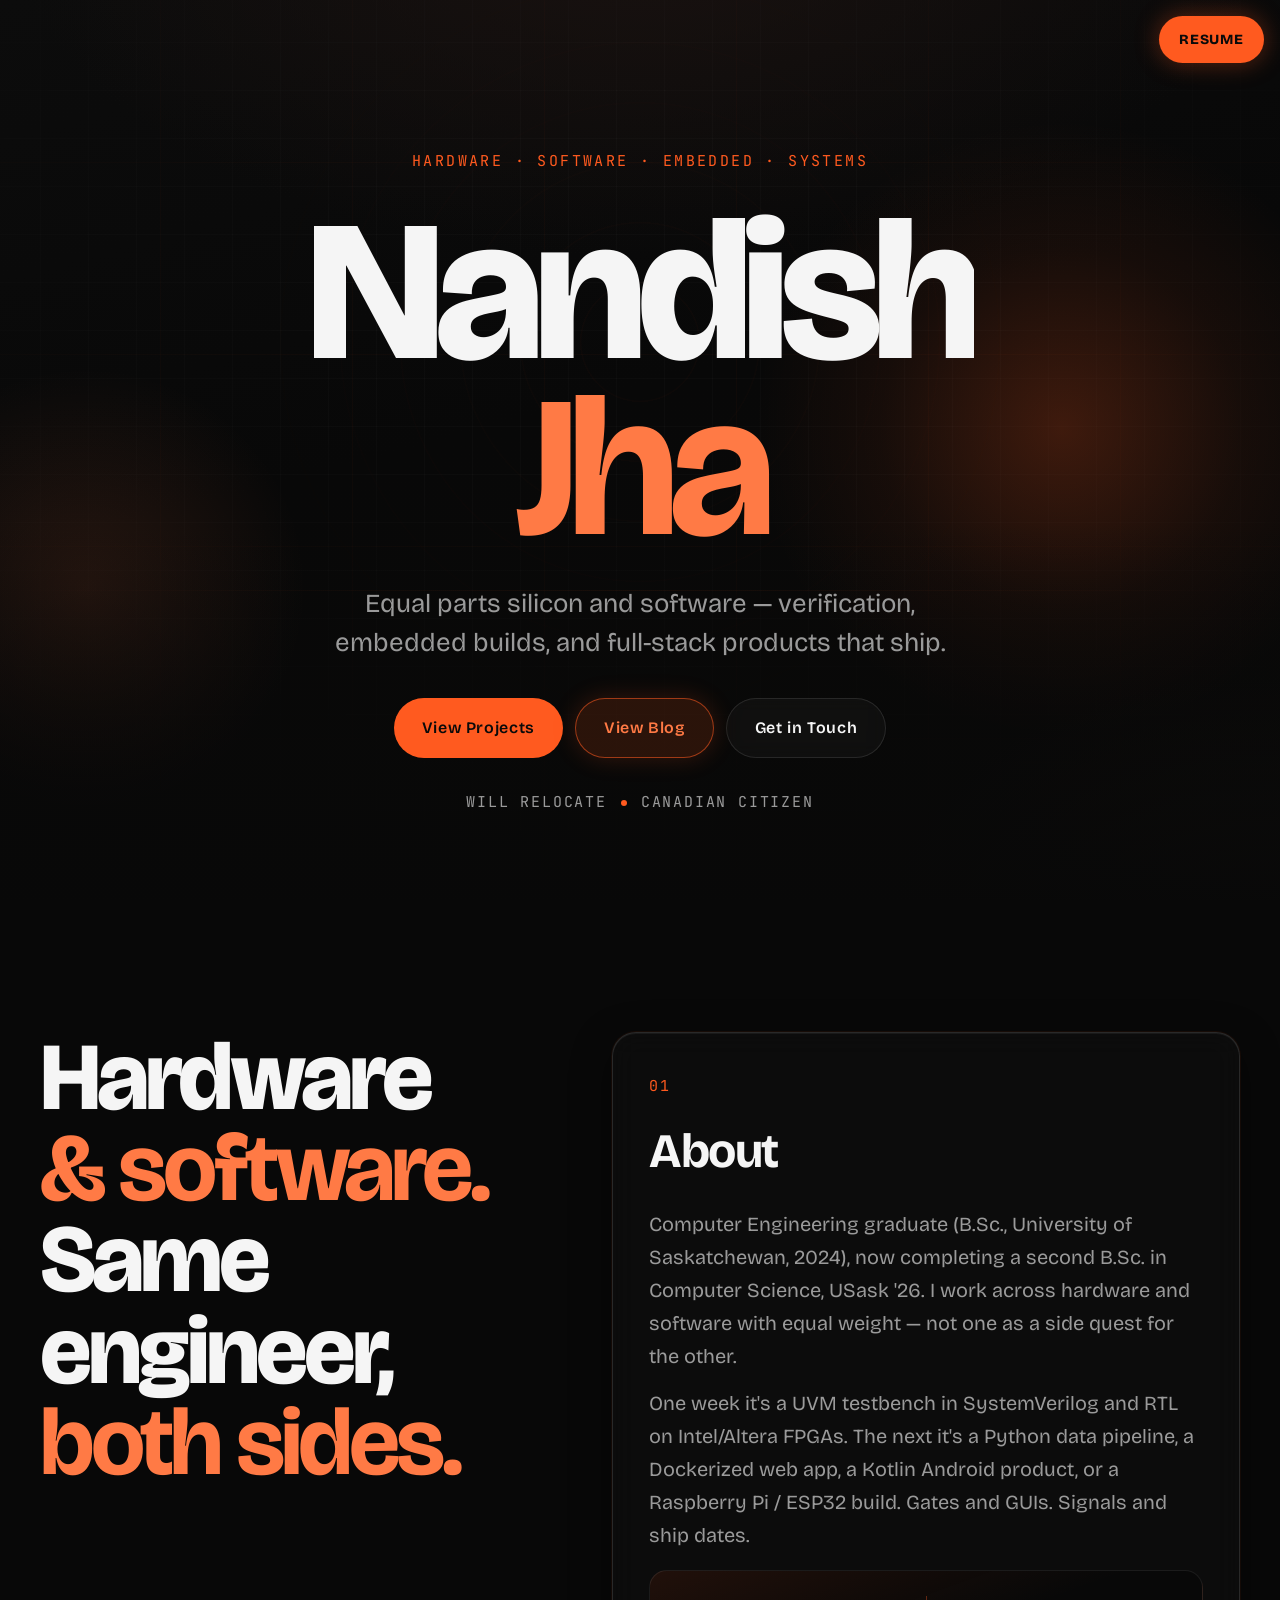
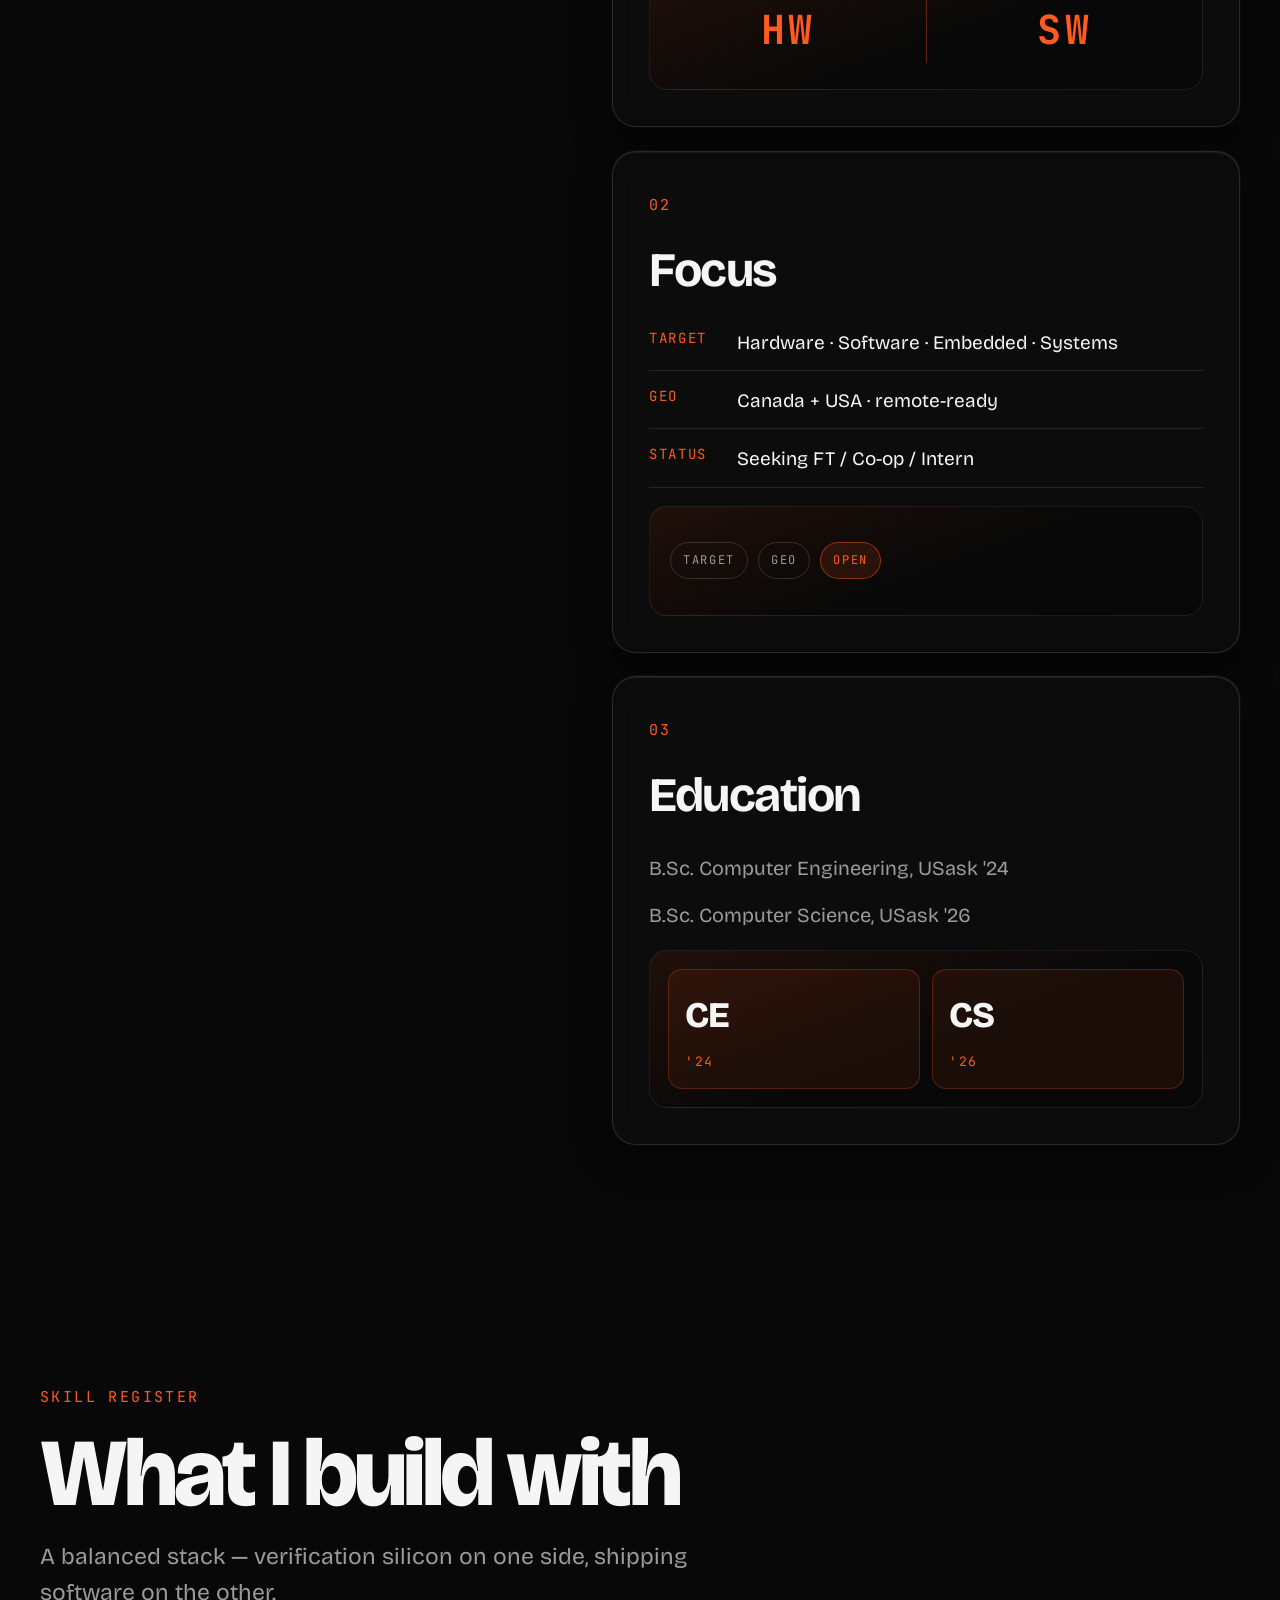
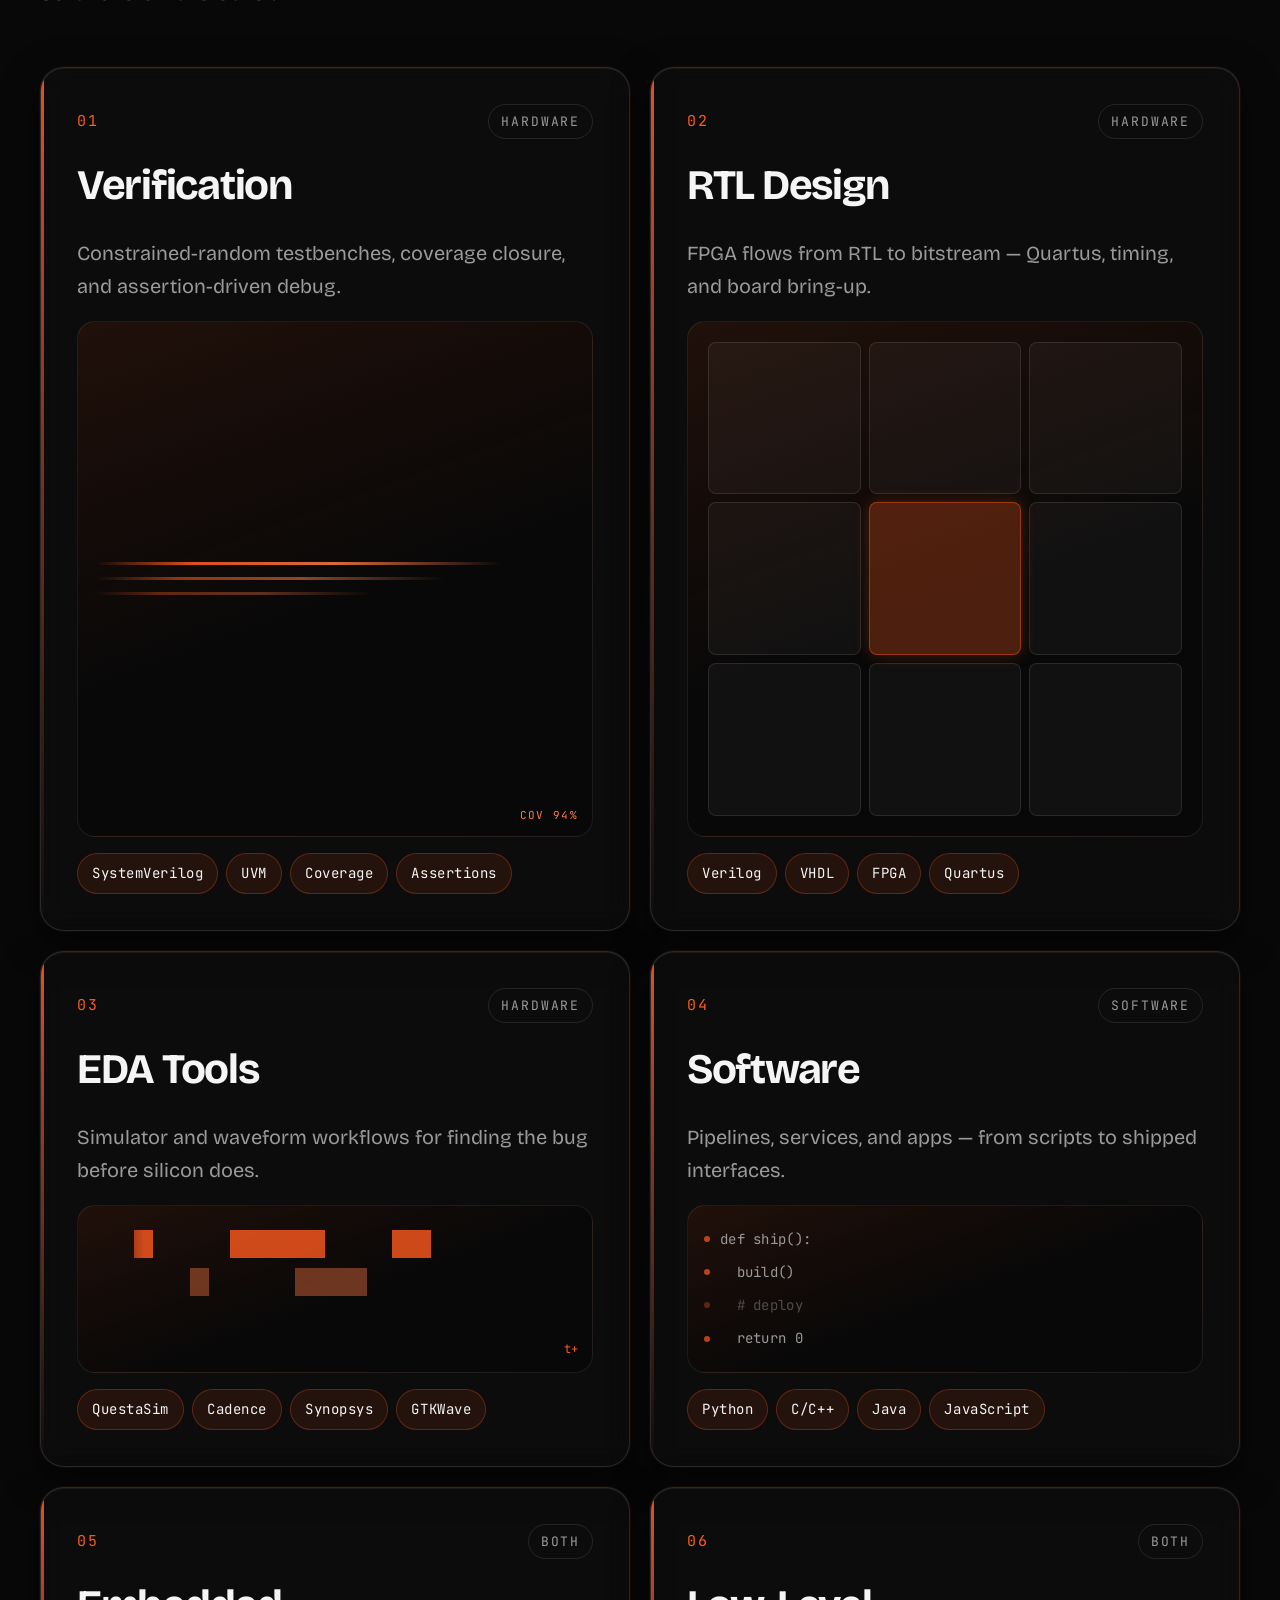
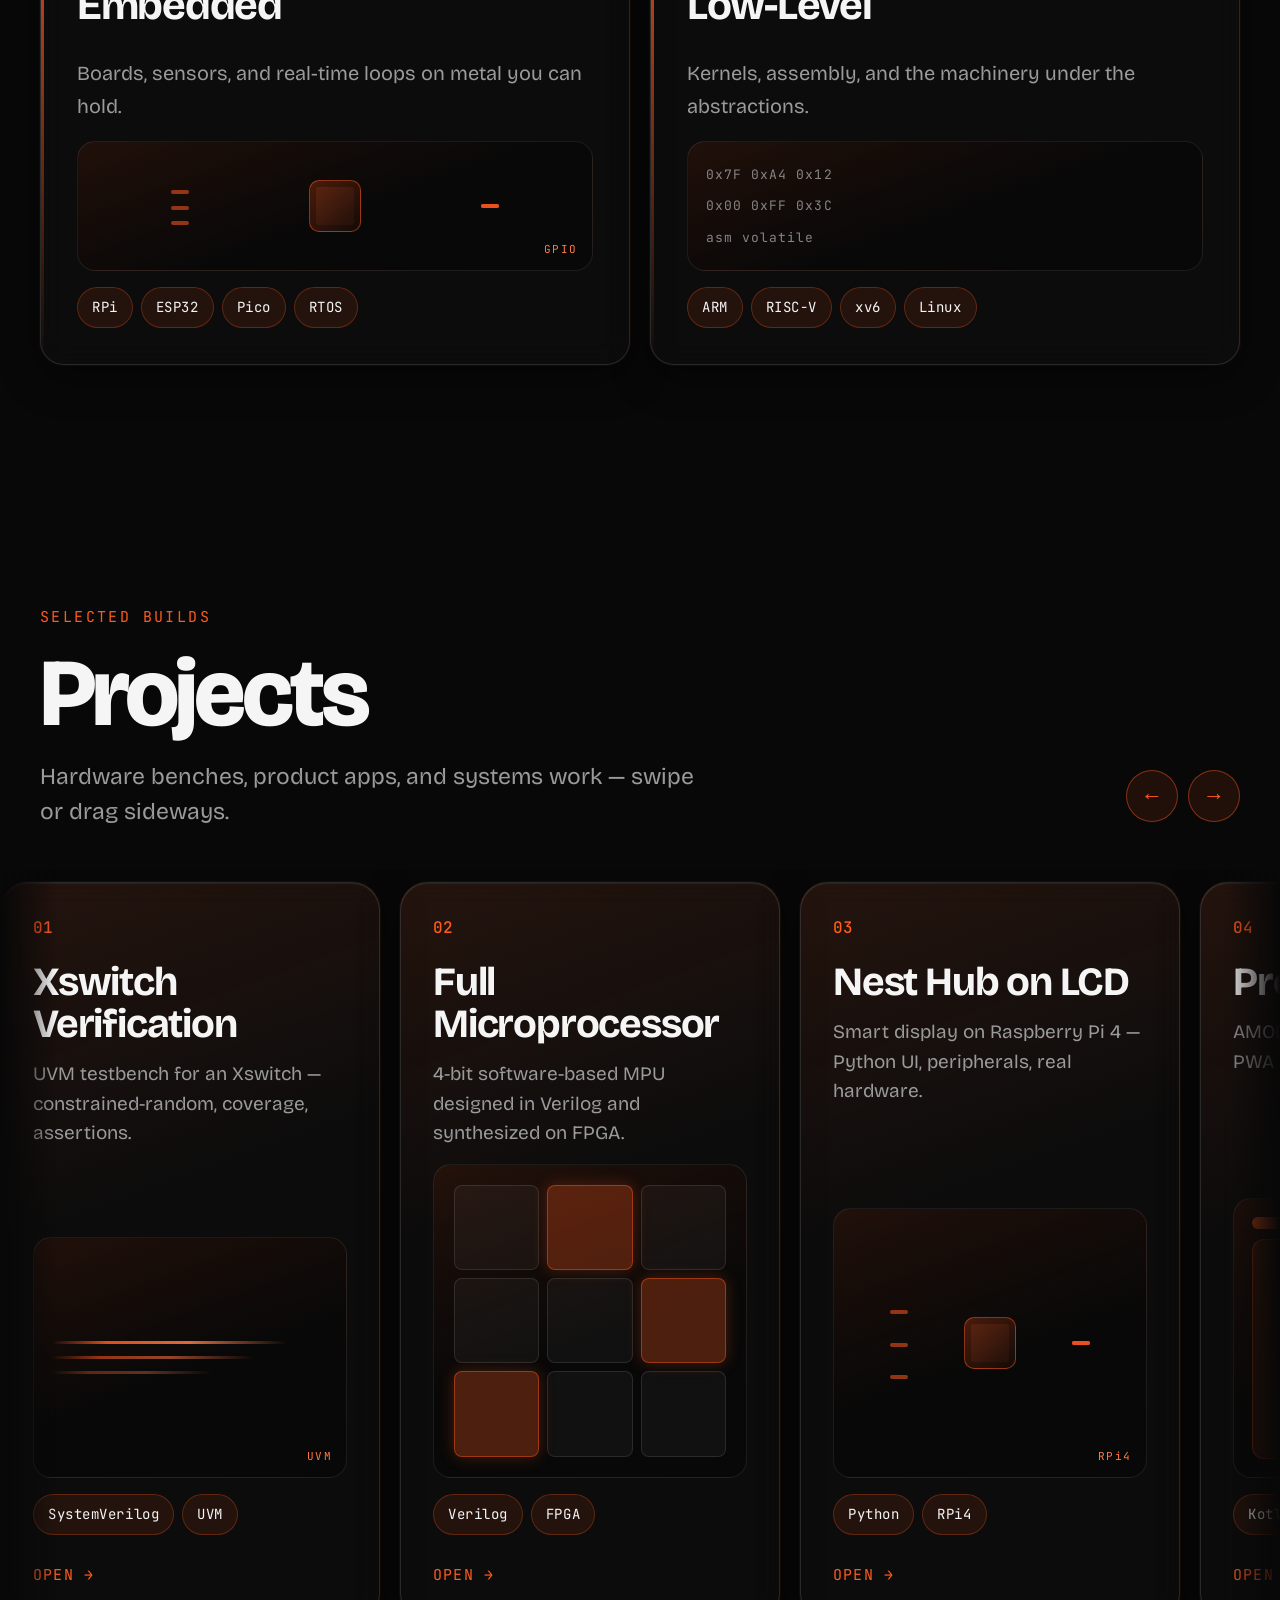
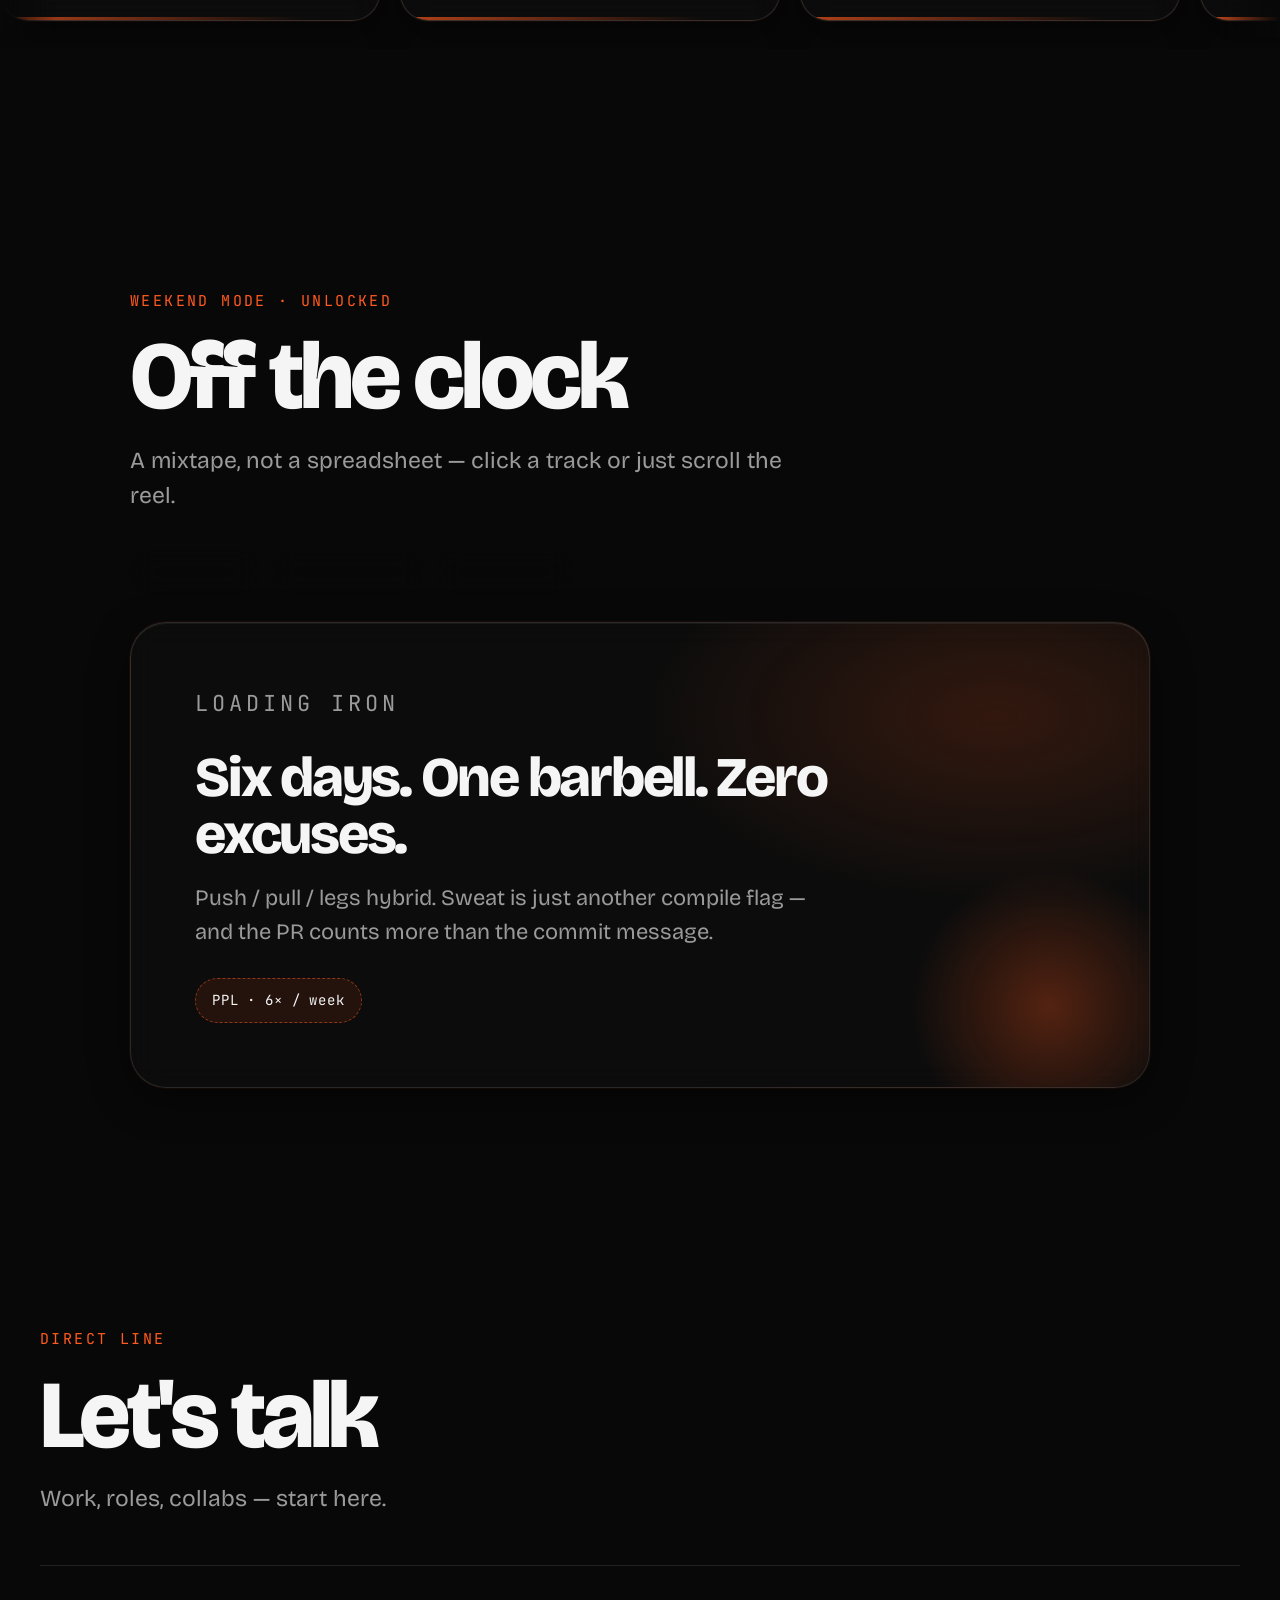
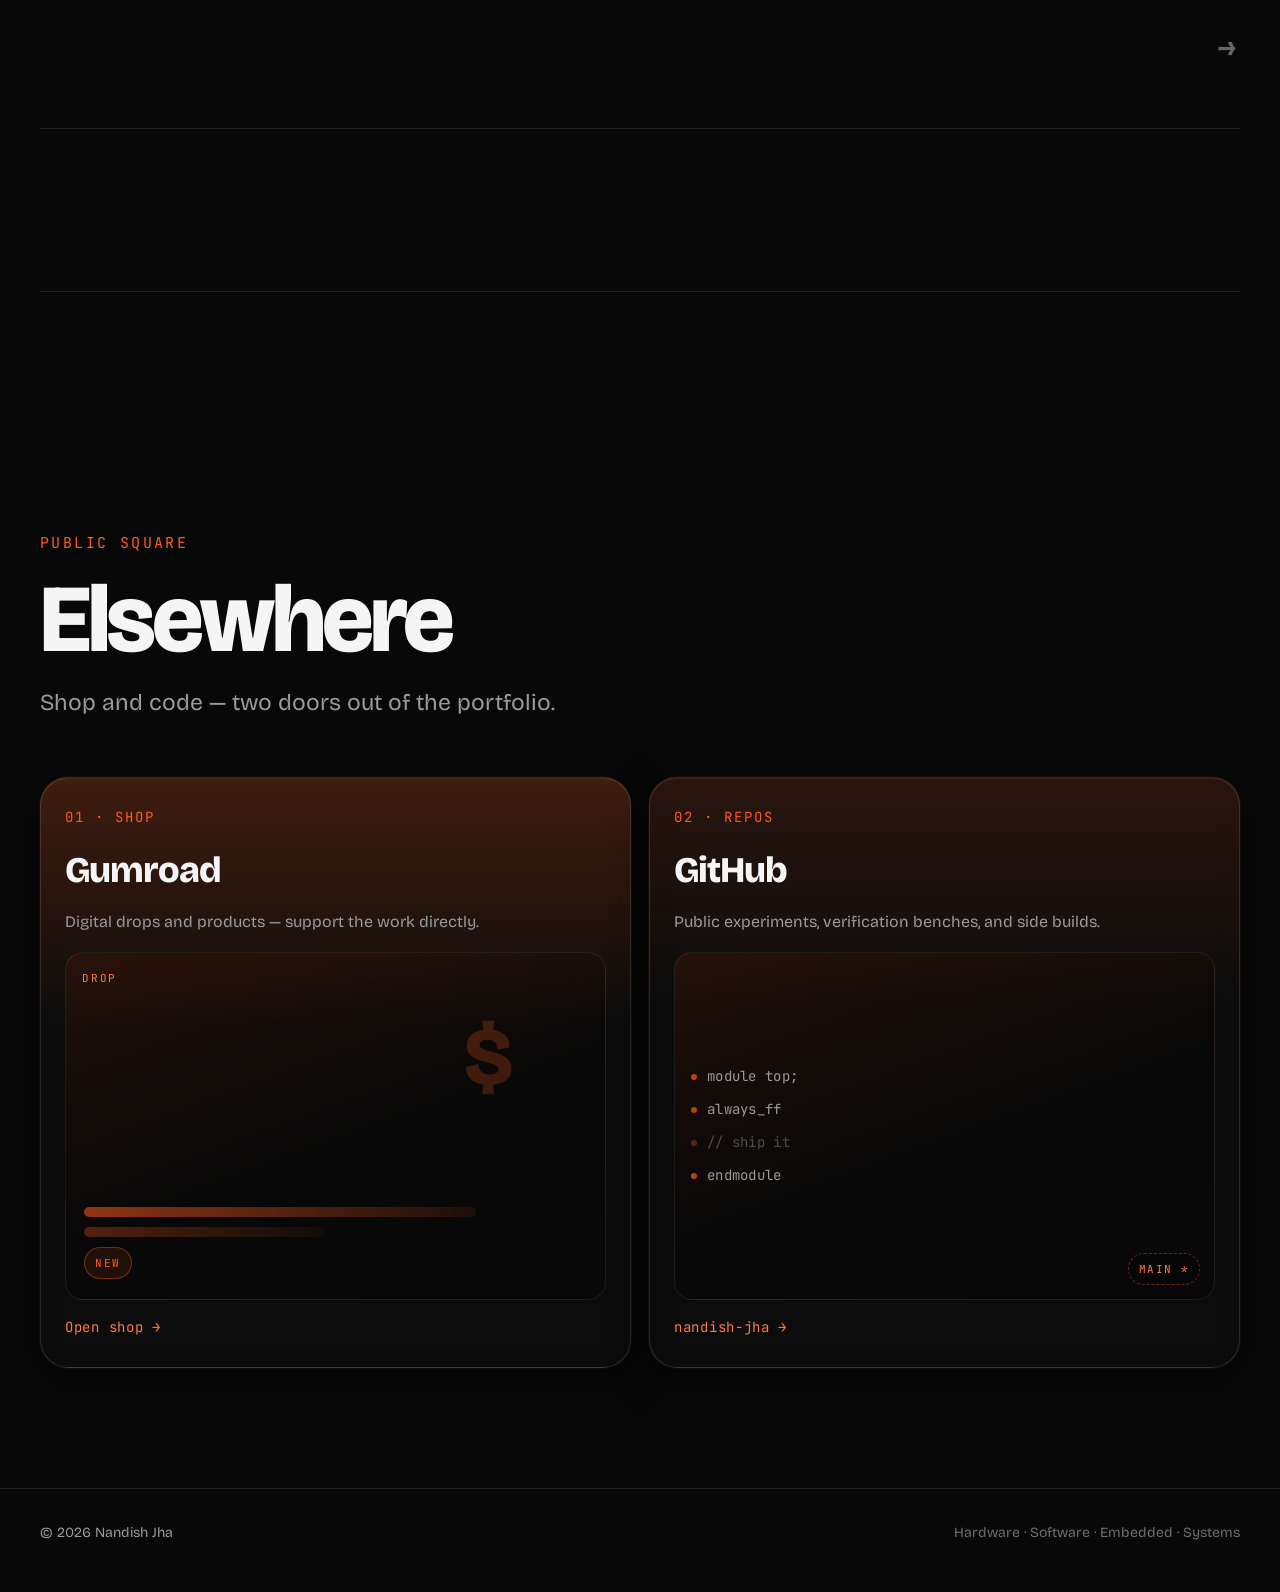
==== commit aa8a902e: "Make the custom cursor cleaner, larger, and more visible. Use a bold orange pointer with a soft glow" ====
--- a/index.html
+++ b/index.html
@@ -28,9 +28,12 @@
 
 <div class="cursor" id="siteCursor" aria-hidden="true">
   <div class="cursor-inner">
-    <svg class="cursor-pointer" viewBox="0 0 24 24" aria-hidden="true">
-      <path d="M4 2.5 L4 18.5 L9.2 14.2 L13.5 22.5 L16.8 20.9 L12.4 12.8 L19.5 12.8 Z"/>
-    </svg>
+    <span class="cursor-mark">
+      <span class="cursor-ring"></span>
+      <svg class="cursor-pointer" viewBox="0 0 32 32" aria-hidden="true">
+        <path d="M5 3v22l7.2-6.1L17.8 29l4.2-2.1L16.4 17H27z"/>
+      </svg>
+    </span>
     <span class="cursor-label">Scroll down</span>
   </div>
 </div>
--- a/css/style.css
+++ b/css/style.css
@@ -77,42 +77,79 @@
     pointer-events: none;
     transform: translate3d(-100px, -100px, 0);
     will-change: transform;
+    opacity: 1;
+    transition: opacity 0.2s ease;
   }
   .cursor-inner {
     display: flex;
     align-items: flex-start;
-    gap: 10px;
-    transform: translate(-2px, -2px);
+    gap: 12px;
+    transform: translate(-3px, -2px);
+  }
+  .cursor-mark {
+    position: relative;
+    width: 28px;
+    height: 28px;
+    flex-shrink: 0;
+  }
+  .cursor-ring {
+    position: absolute;
+    left: 2px;
+    top: 2px;
+    width: 18px;
+    height: 18px;
+    border-radius: 50%;
+    border: 1.5px solid rgba(255, 90, 31, 0.55);
+    background: rgba(255, 90, 31, 0.08);
+    transform: scale(0.35);
+    opacity: 0;
+    transition: transform 0.25s var(--ease), opacity 0.25s ease;
   }
   .cursor-pointer {
-    width: 22px;
-    height: 22px;
-    flex-shrink: 0;
+    position: relative;
+    z-index: 1;
+    width: 28px;
+    height: 28px;
+    display: block;
     fill: var(--copper);
-    stroke: rgba(10, 10, 10, 0.55);
-    stroke-width: 1.1;
-    filter: drop-shadow(0 1px 2px rgba(0, 0, 0, 0.45));
-    transition: transform 0.2s var(--ease), fill 0.2s;
+    stroke: #0a0a0a;
+    stroke-width: 1.25;
+    paint-order: stroke fill;
+    filter:
+      drop-shadow(0 0 10px rgba(255, 90, 31, 0.55))
+      drop-shadow(0 2px 4px rgba(0, 0, 0, 0.55));
+    transition: fill 0.2s ease, filter 0.2s ease, transform 0.2s var(--ease);
+  }
+  .cursor.is-hover .cursor-ring {
+    opacity: 1;
+    transform: scale(1.85);
   }
   .cursor.is-hover .cursor-pointer {
     fill: var(--copper-soft);
-    transform: scale(1.12);
+    transform: scale(1.06);
+    filter:
+      drop-shadow(0 0 16px rgba(255, 90, 31, 0.75))
+      drop-shadow(0 2px 4px rgba(0, 0, 0, 0.5));
   }
   .cursor-label {
+    margin-top: 4px;
     font-family: var(--mono);
-    font-size: 14px;
-    font-weight: 500;
-    letter-spacing: 0.16em;
+    font-size: 15px;
+    font-weight: 600;
+    letter-spacing: 0.14em;
     text-transform: uppercase;
     color: var(--copper);
     white-space: nowrap;
+    text-shadow:
+      0 0 18px rgba(255, 90, 31, 0.45),
+      0 1px 2px rgba(0, 0, 0, 0.75);
     opacity: 1;
-    transform: translateY(2px);
-    transition: opacity 0.4s var(--ease), transform 0.4s var(--ease);
+    transform: translateY(0);
+    transition: opacity 0.35s var(--ease), transform 0.35s var(--ease);
   }
   .cursor.is-scrolled .cursor-label {
     opacity: 0;
-    transform: translateX(6px);
+    transform: translateX(8px);
     pointer-events: none;
   }
   .cursor.is-hidden {
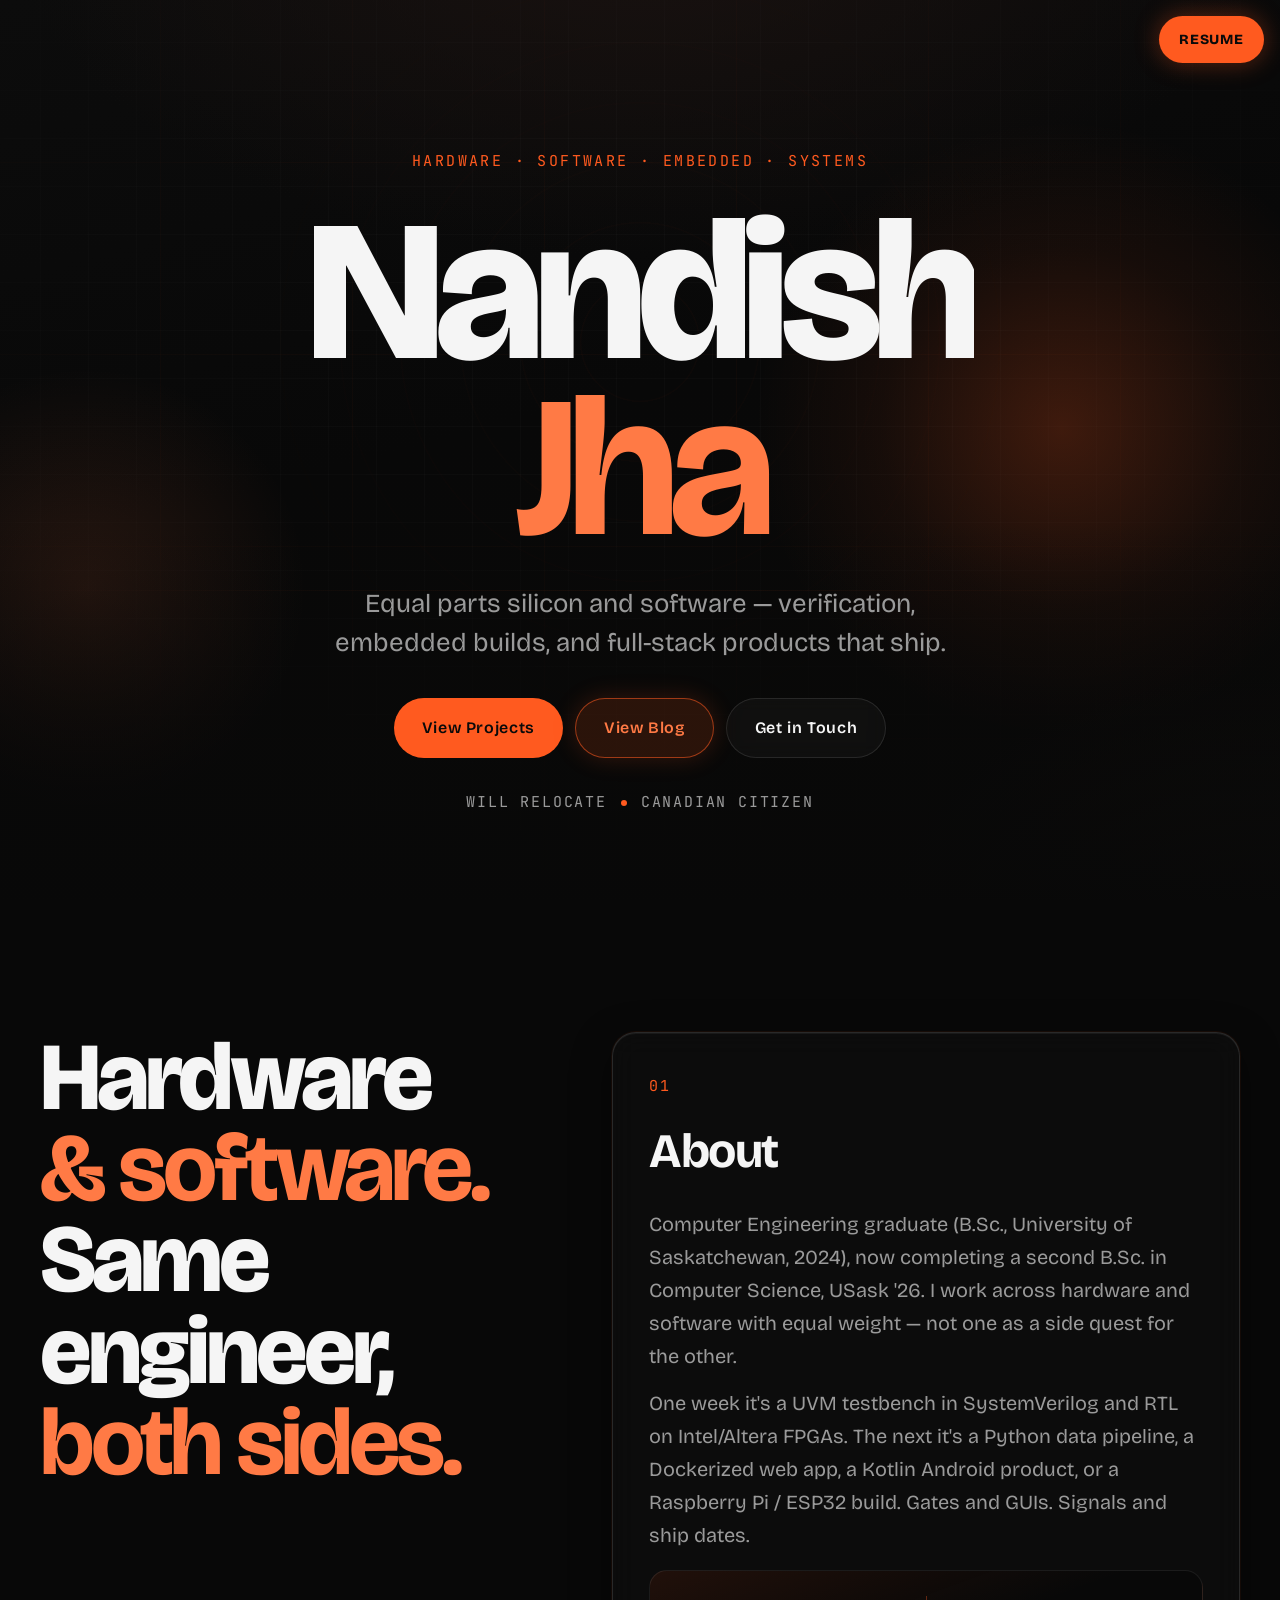
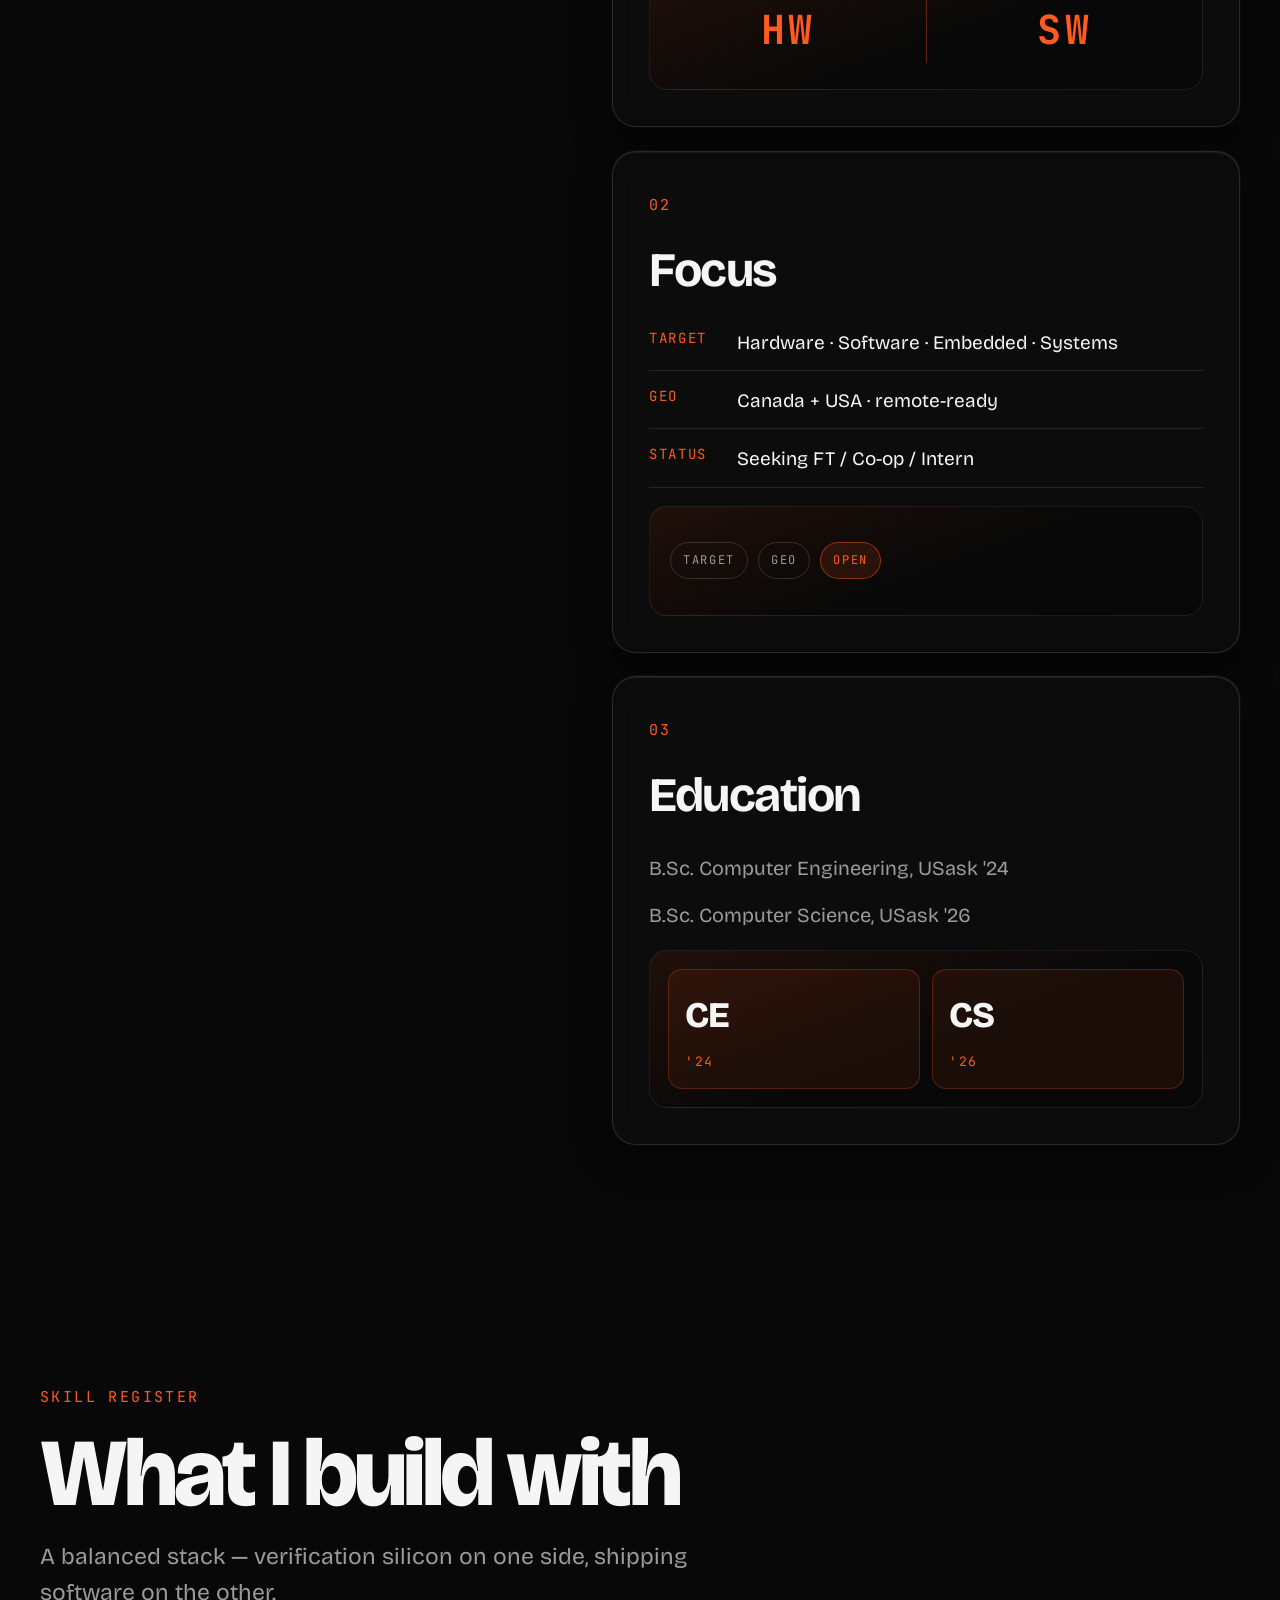
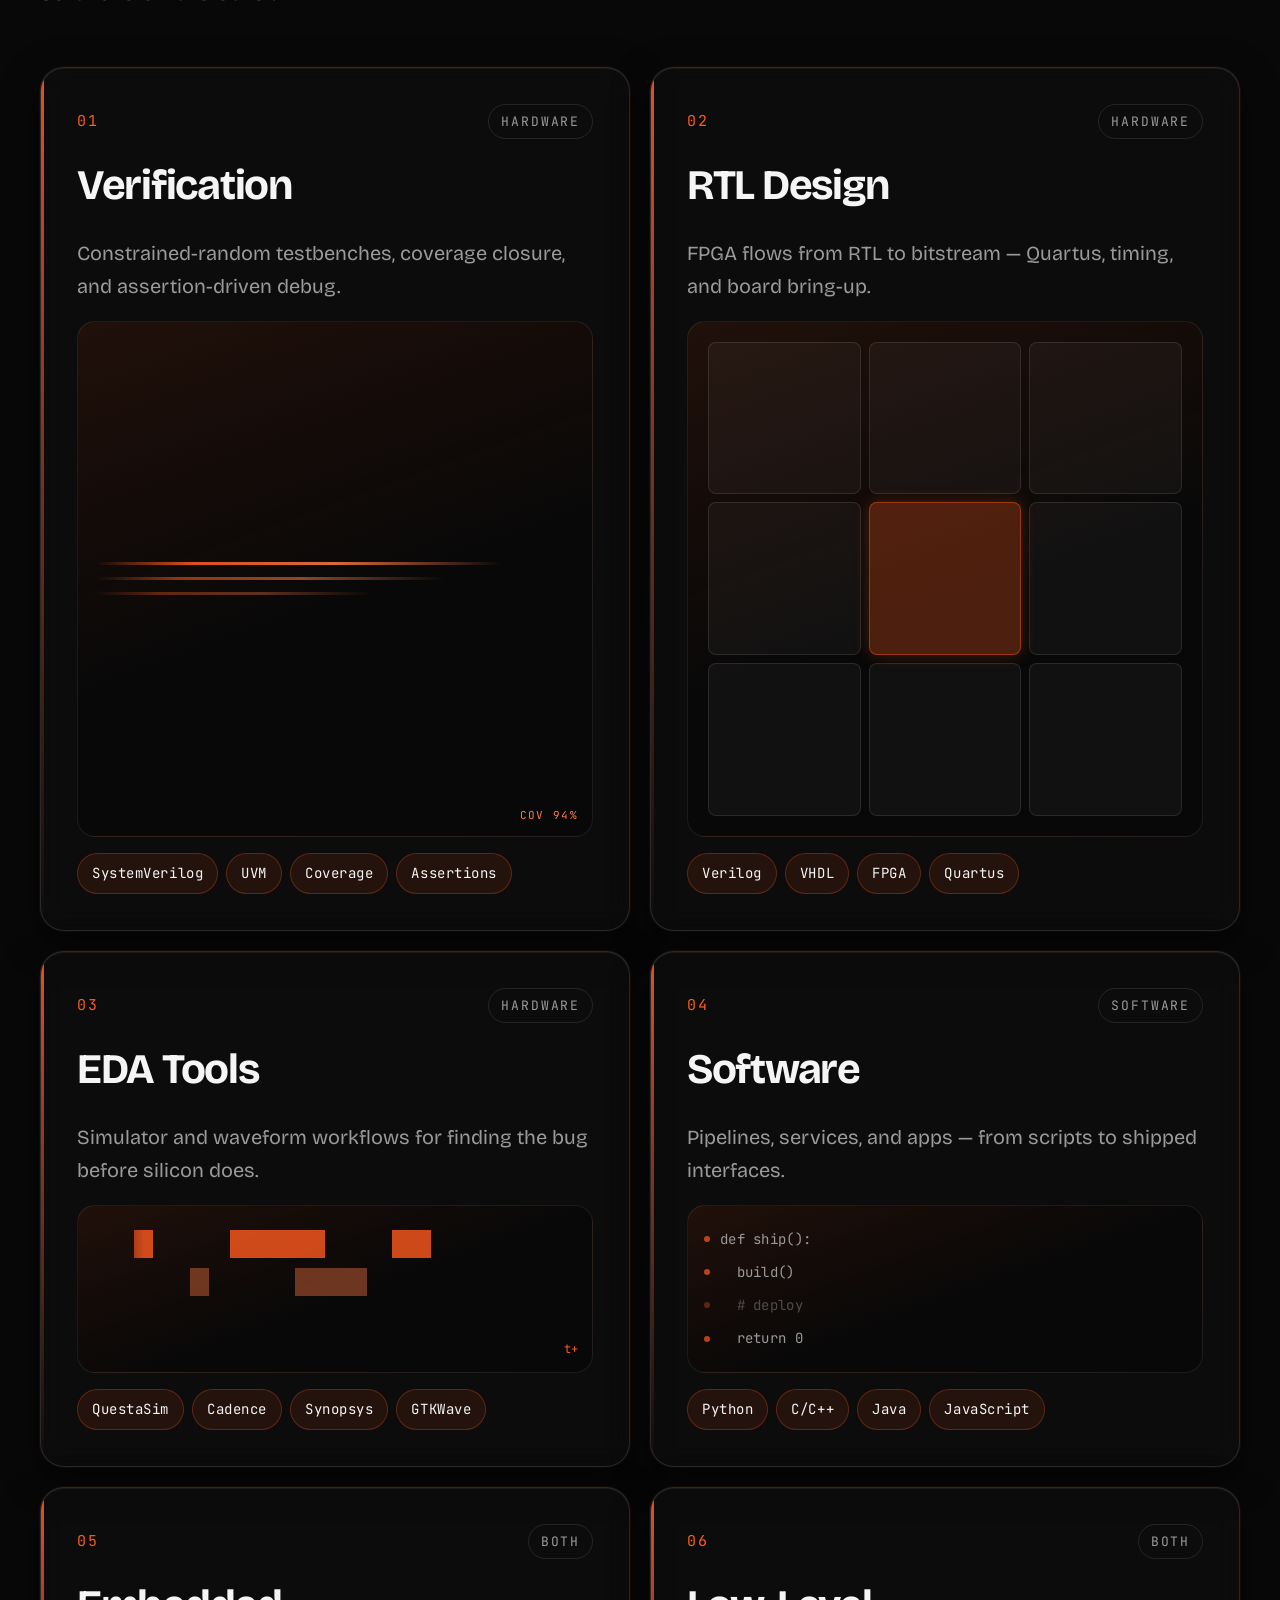
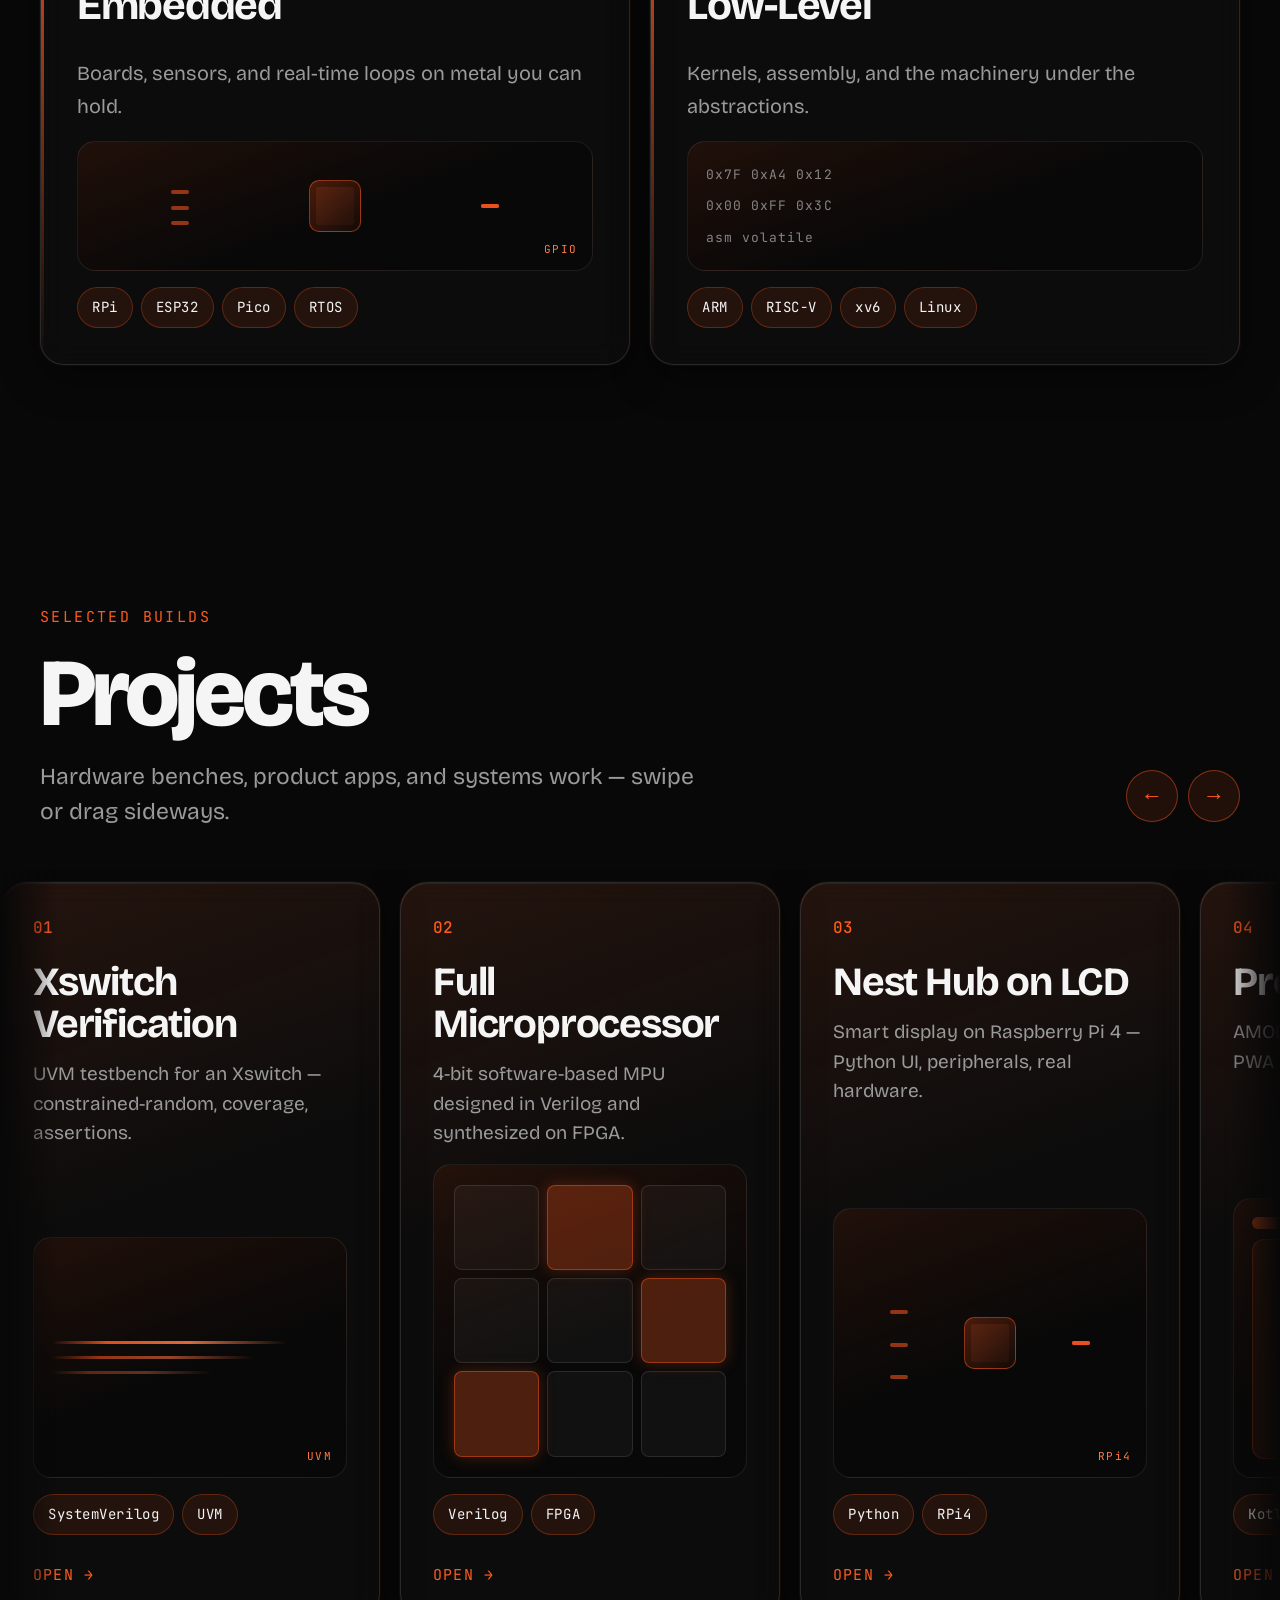
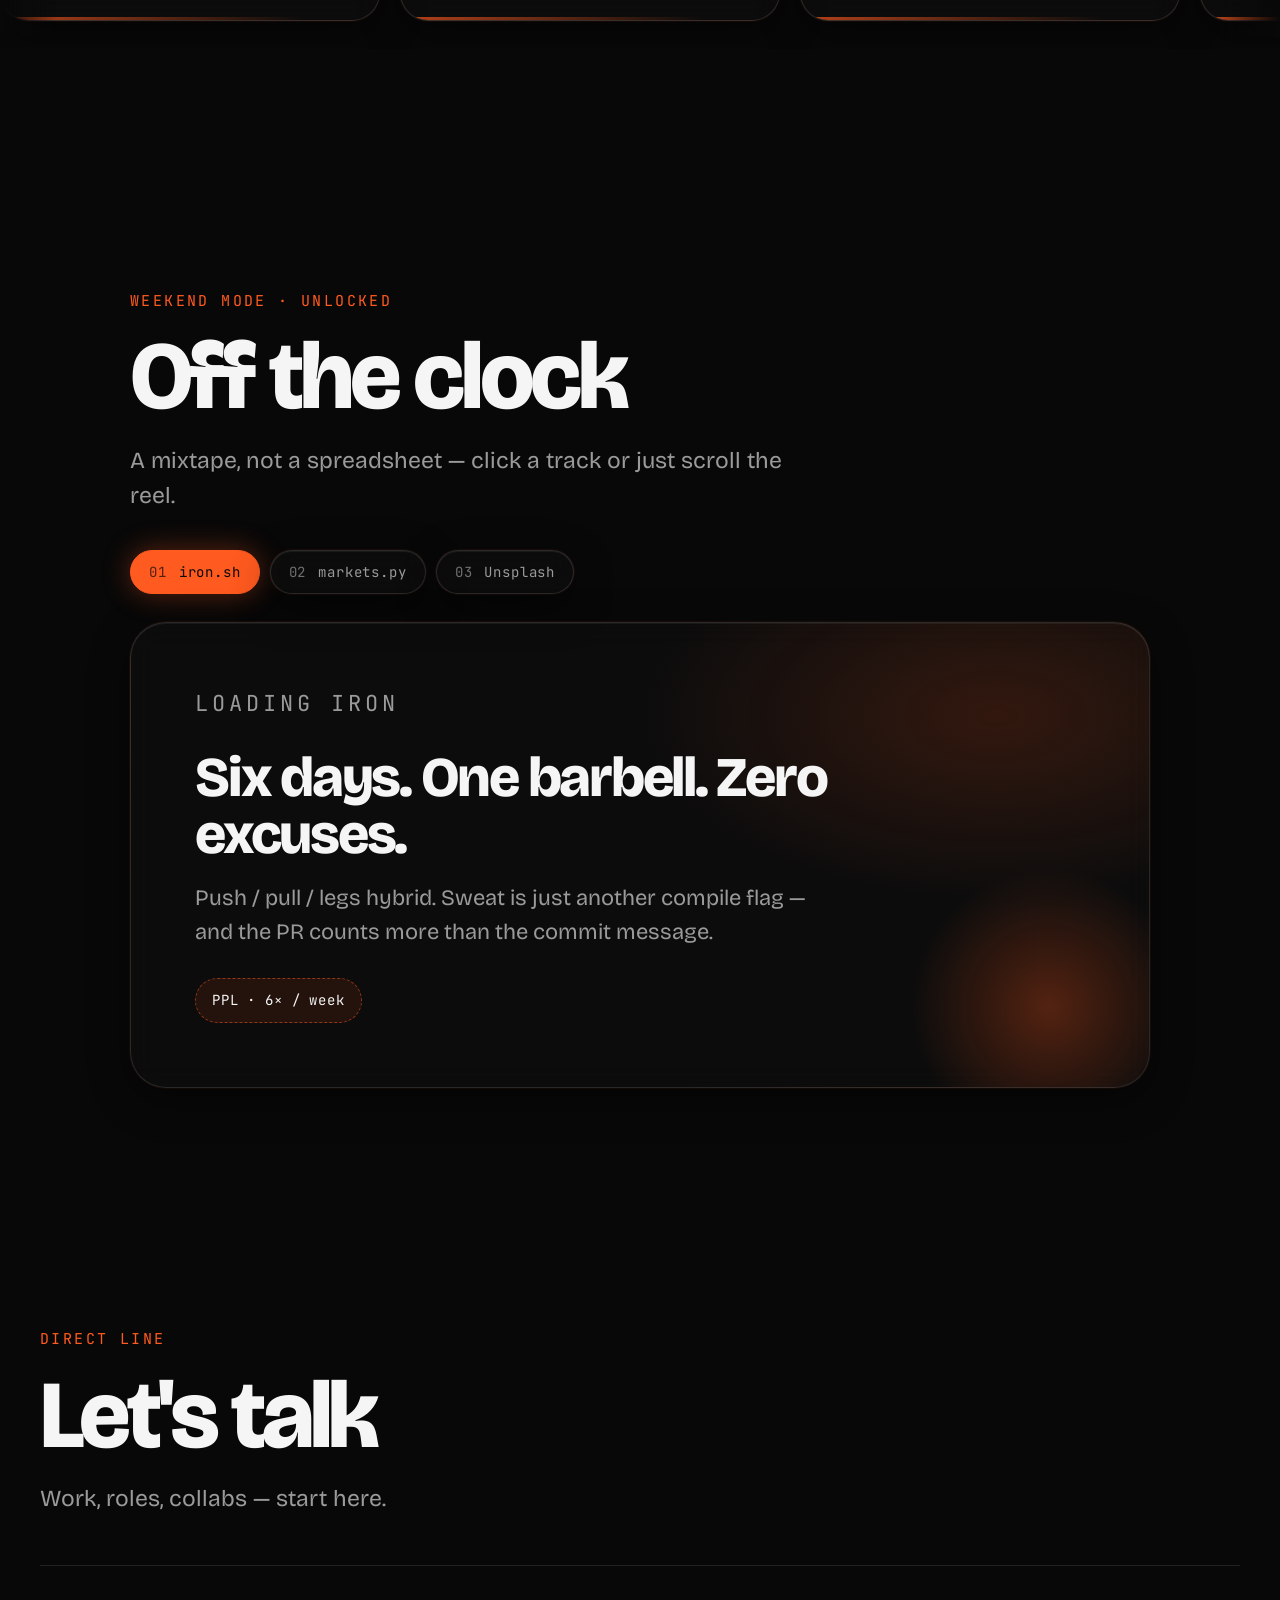
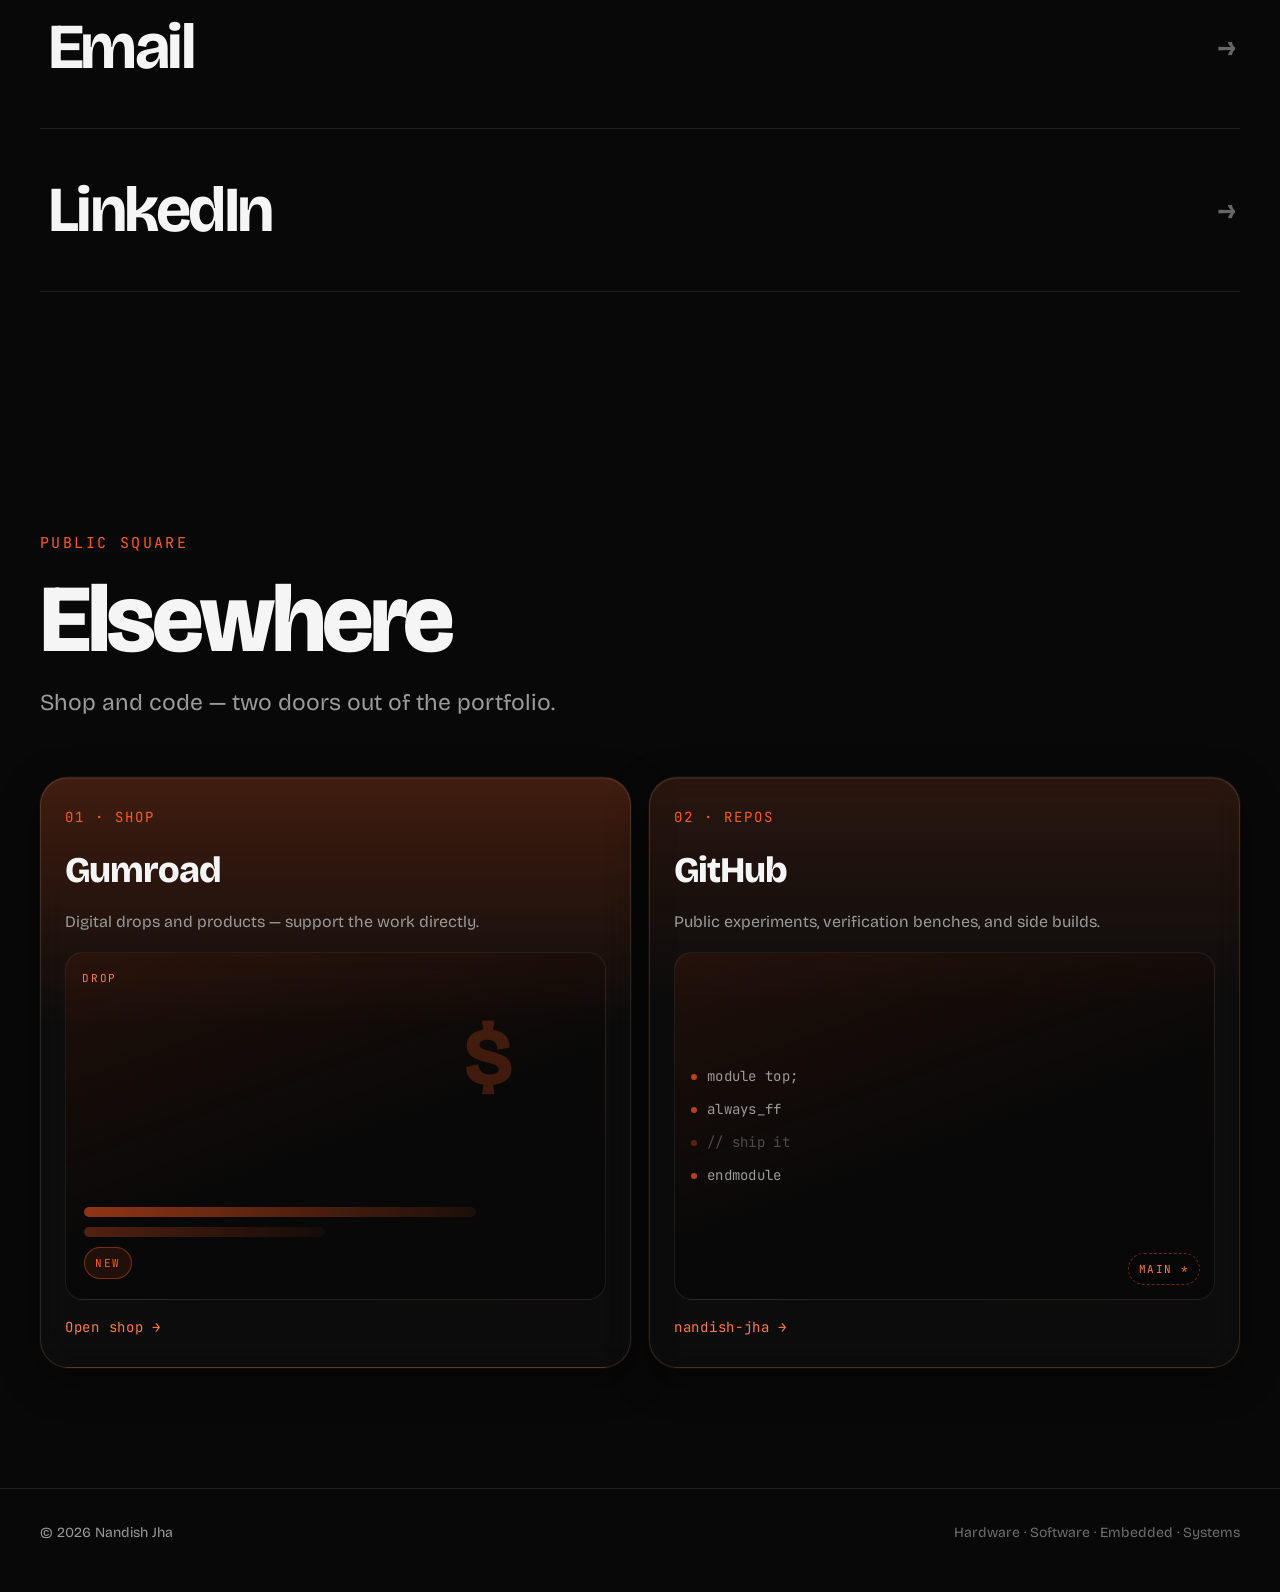
==== commit 08def970: "Simplify the custom cursor to a clean orange pointer. Strip glow and hover rings so the mark stays s" ====
--- a/index.html
+++ b/index.html
@@ -28,12 +28,9 @@
 
 <div class="cursor" id="siteCursor" aria-hidden="true">
   <div class="cursor-inner">
-    <span class="cursor-mark">
-      <span class="cursor-ring"></span>
-      <svg class="cursor-pointer" viewBox="0 0 32 32" aria-hidden="true">
-        <path d="M5 3v22l7.2-6.1L17.8 29l4.2-2.1L16.4 17H27z"/>
-      </svg>
-    </span>
+    <svg class="cursor-pointer" viewBox="0 0 24 24" width="24" height="24" aria-hidden="true">
+      <path class="cursor-pointer-shape" d="M4.2 2.4v17.2l5.1-4.4 3.6 7.6 2.9-1.4-3.5-7.5H20.8z"/>
+    </svg>
     <span class="cursor-label">Scroll down</span>
   </div>
 </div>
--- a/css/style.css
+++ b/css/style.css
@@ -78,79 +78,49 @@
     transform: translate3d(-100px, -100px, 0);
     will-change: transform;
     opacity: 1;
-    transition: opacity 0.2s ease;
+    transition: opacity 0.18s ease;
   }
   .cursor-inner {
     display: flex;
     align-items: flex-start;
-    gap: 12px;
-    transform: translate(-3px, -2px);
-  }
-  .cursor-mark {
-    position: relative;
-    width: 28px;
-    height: 28px;
+    gap: 14px;
+    transform: translate(-1px, -1px);
+  }
+  .cursor-pointer {
+    width: 22px;
+    height: 22px;
     flex-shrink: 0;
-  }
-  .cursor-ring {
-    position: absolute;
-    left: 2px;
-    top: 2px;
-    width: 18px;
-    height: 18px;
-    border-radius: 50%;
-    border: 1.5px solid rgba(255, 90, 31, 0.55);
-    background: rgba(255, 90, 31, 0.08);
-    transform: scale(0.35);
-    opacity: 0;
-    transition: transform 0.25s var(--ease), opacity 0.25s ease;
-  }
-  .cursor-pointer {
-    position: relative;
-    z-index: 1;
-    width: 28px;
-    height: 28px;
-    display: block;
-    fill: var(--copper);
-    stroke: #0a0a0a;
-    stroke-width: 1.25;
+    overflow: visible;
+    transition: transform 0.2s var(--ease);
+  }
+  .cursor-pointer-shape {
+    fill: #ff5a1f;
+    stroke: #140c08;
+    stroke-width: 1.35;
+    stroke-linejoin: round;
     paint-order: stroke fill;
-    filter:
-      drop-shadow(0 0 10px rgba(255, 90, 31, 0.55))
-      drop-shadow(0 2px 4px rgba(0, 0, 0, 0.55));
-    transition: fill 0.2s ease, filter 0.2s ease, transform 0.2s var(--ease);
-  }
-  .cursor.is-hover .cursor-ring {
+  }
+  .cursor.is-hover .cursor-pointer {
+    transform: scale(1.08);
+  }
+  .cursor.is-hover .cursor-pointer-shape {
+    fill: #ff7a45;
+  }
+  .cursor-label {
+    margin-top: 1px;
+    font-family: var(--mono);
+    font-size: 12px;
+    font-weight: 500;
+    letter-spacing: 0.2em;
+    text-transform: uppercase;
+    color: rgba(255, 122, 69, 0.92);
+    white-space: nowrap;
     opacity: 1;
-    transform: scale(1.85);
-  }
-  .cursor.is-hover .cursor-pointer {
-    fill: var(--copper-soft);
-    transform: scale(1.06);
-    filter:
-      drop-shadow(0 0 16px rgba(255, 90, 31, 0.75))
-      drop-shadow(0 2px 4px rgba(0, 0, 0, 0.5));
-  }
-  .cursor-label {
-    margin-top: 4px;
-    font-family: var(--mono);
-    font-size: 15px;
-    font-weight: 600;
-    letter-spacing: 0.14em;
-    text-transform: uppercase;
-    color: var(--copper);
-    white-space: nowrap;
-    text-shadow:
-      0 0 18px rgba(255, 90, 31, 0.45),
-      0 1px 2px rgba(0, 0, 0, 0.75);
-    opacity: 1;
-    transform: translateY(0);
     transition: opacity 0.35s var(--ease), transform 0.35s var(--ease);
   }
   .cursor.is-scrolled .cursor-label {
     opacity: 0;
-    transform: translateX(8px);
-    pointer-events: none;
+    transform: translateX(6px);
   }
   .cursor.is-hidden {
     opacity: 0;
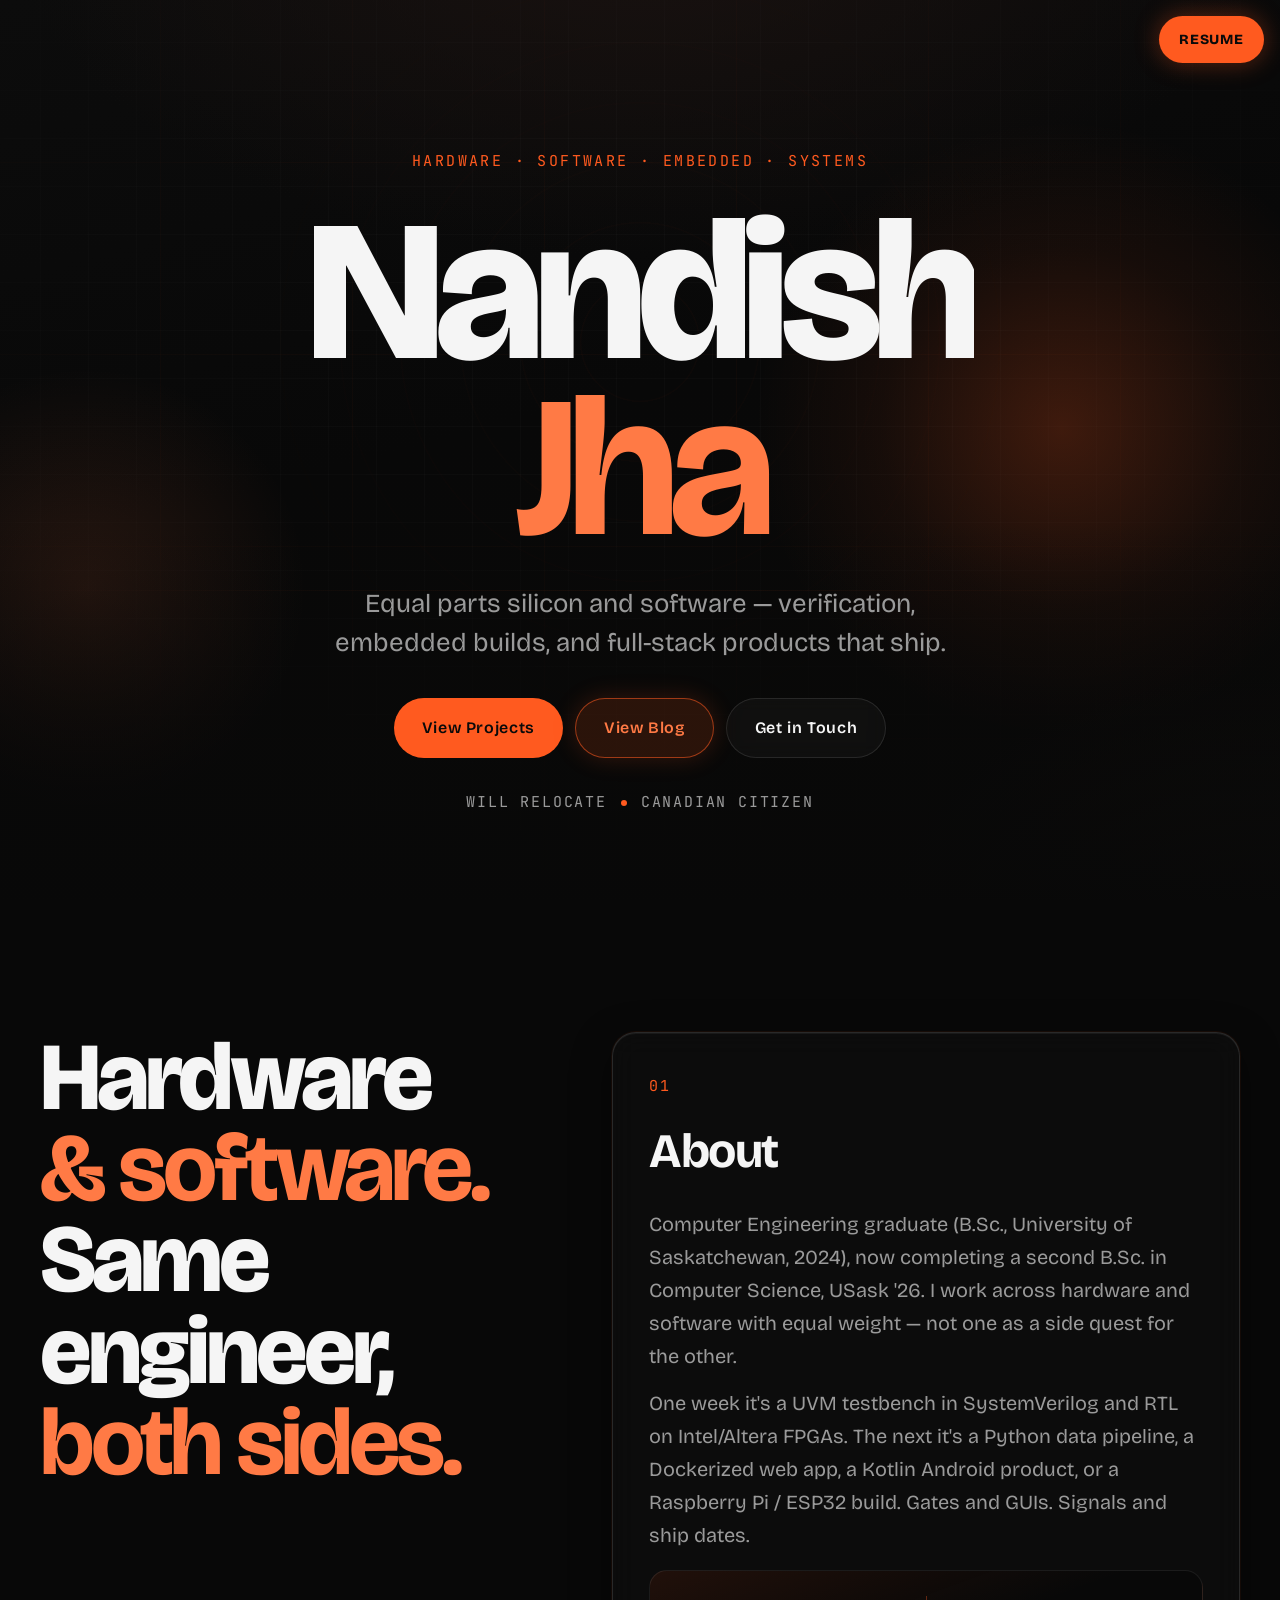
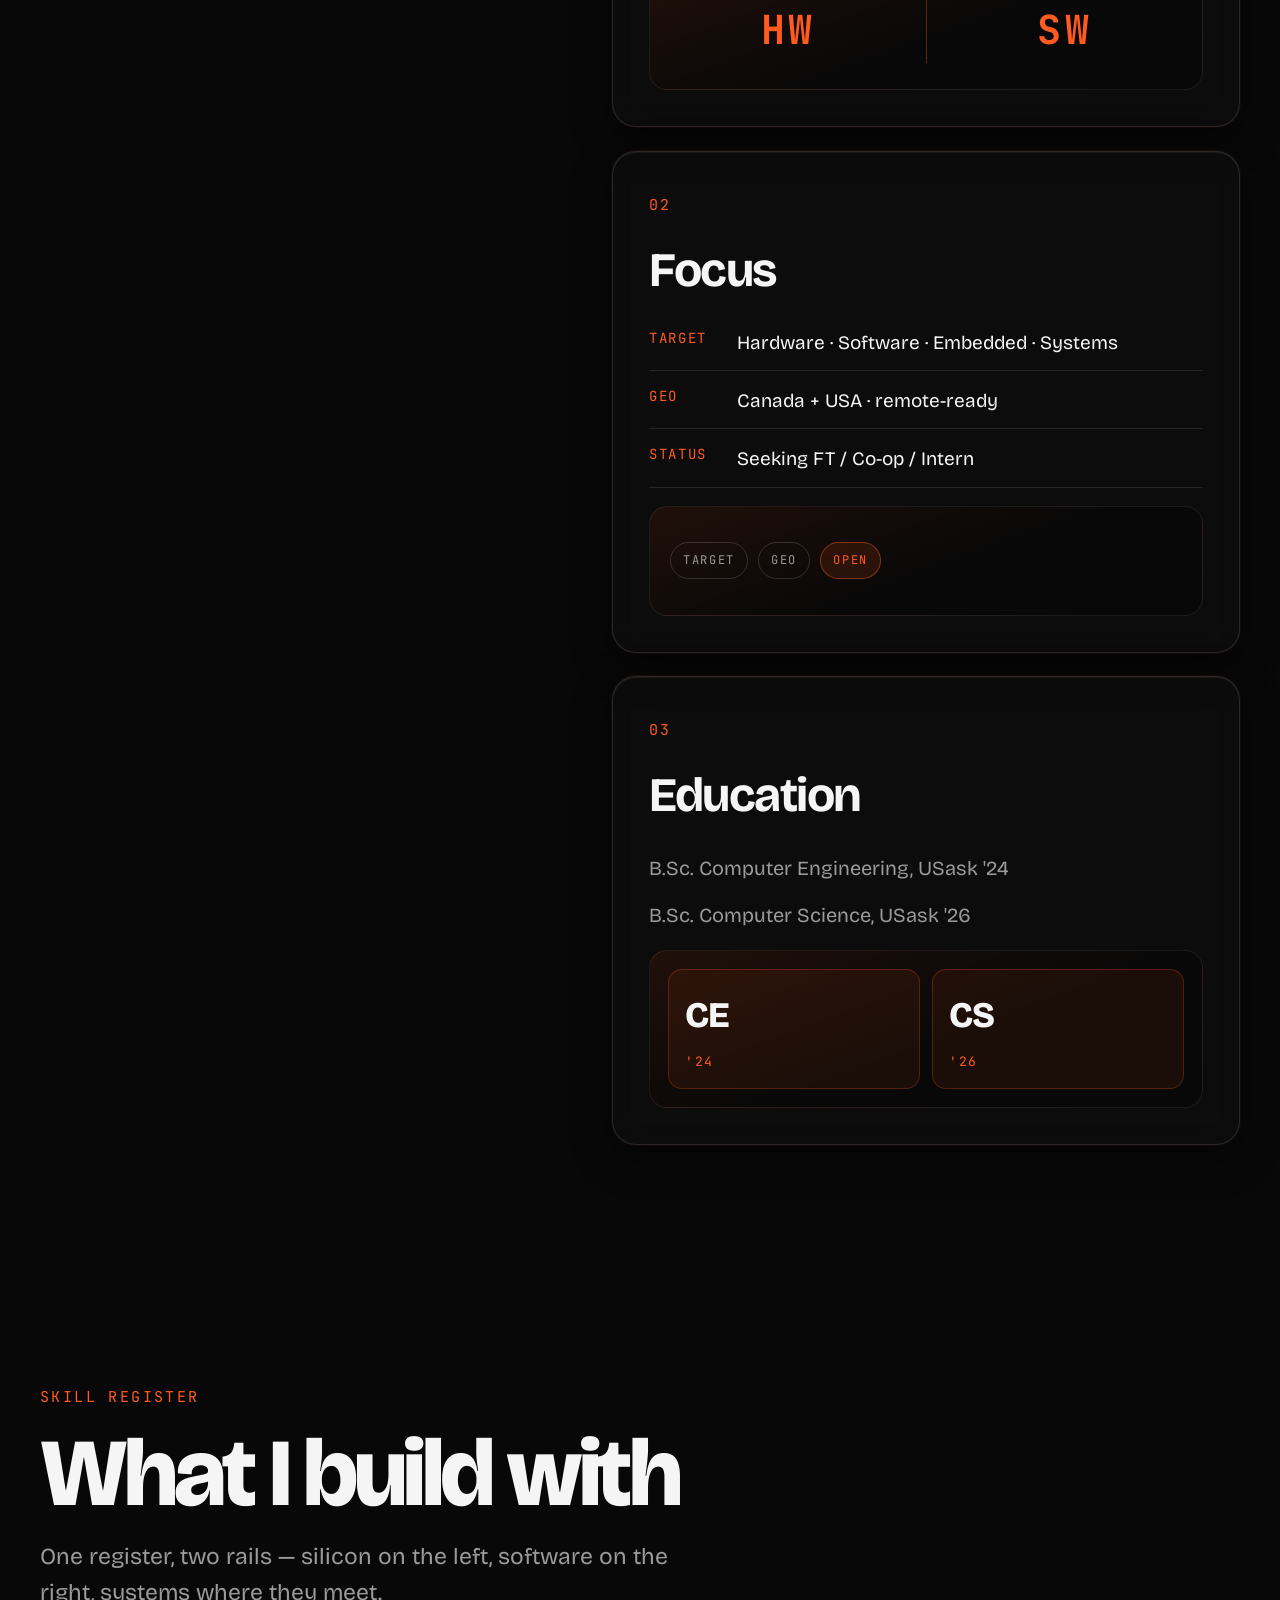
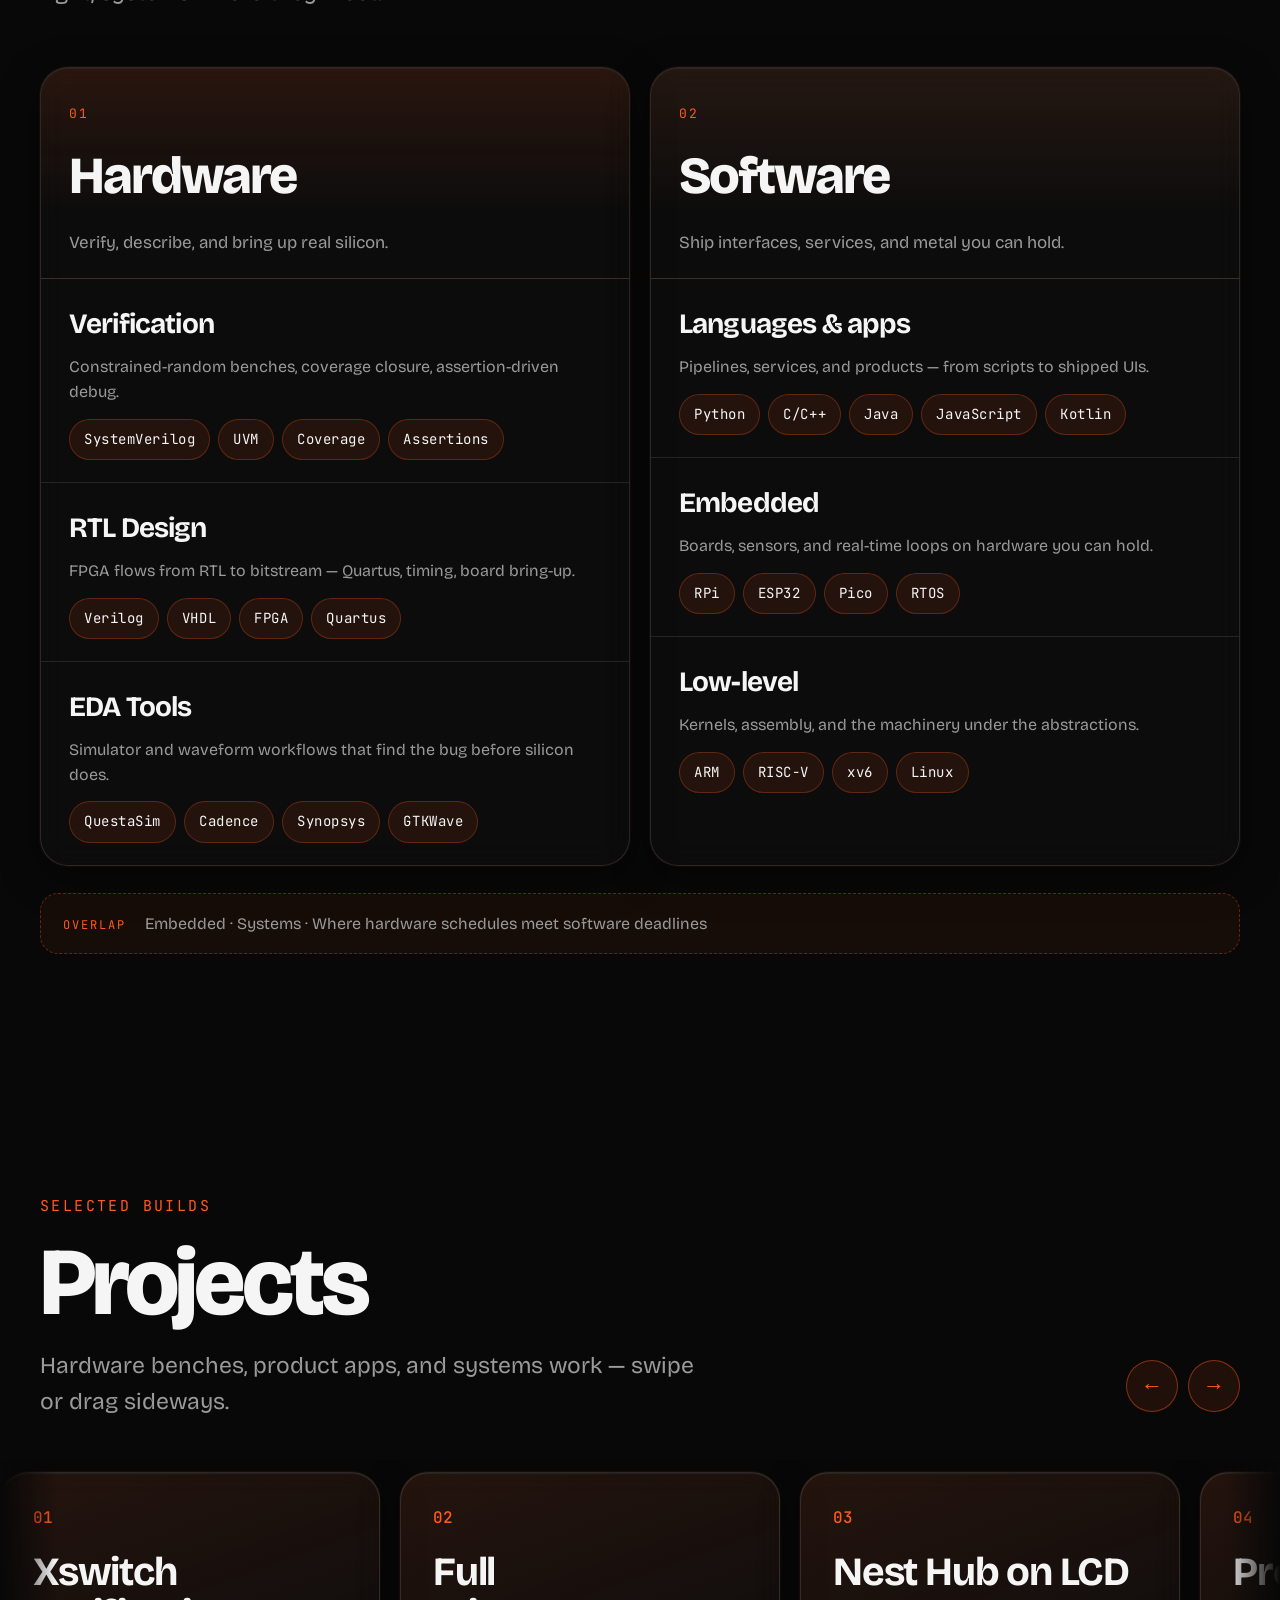
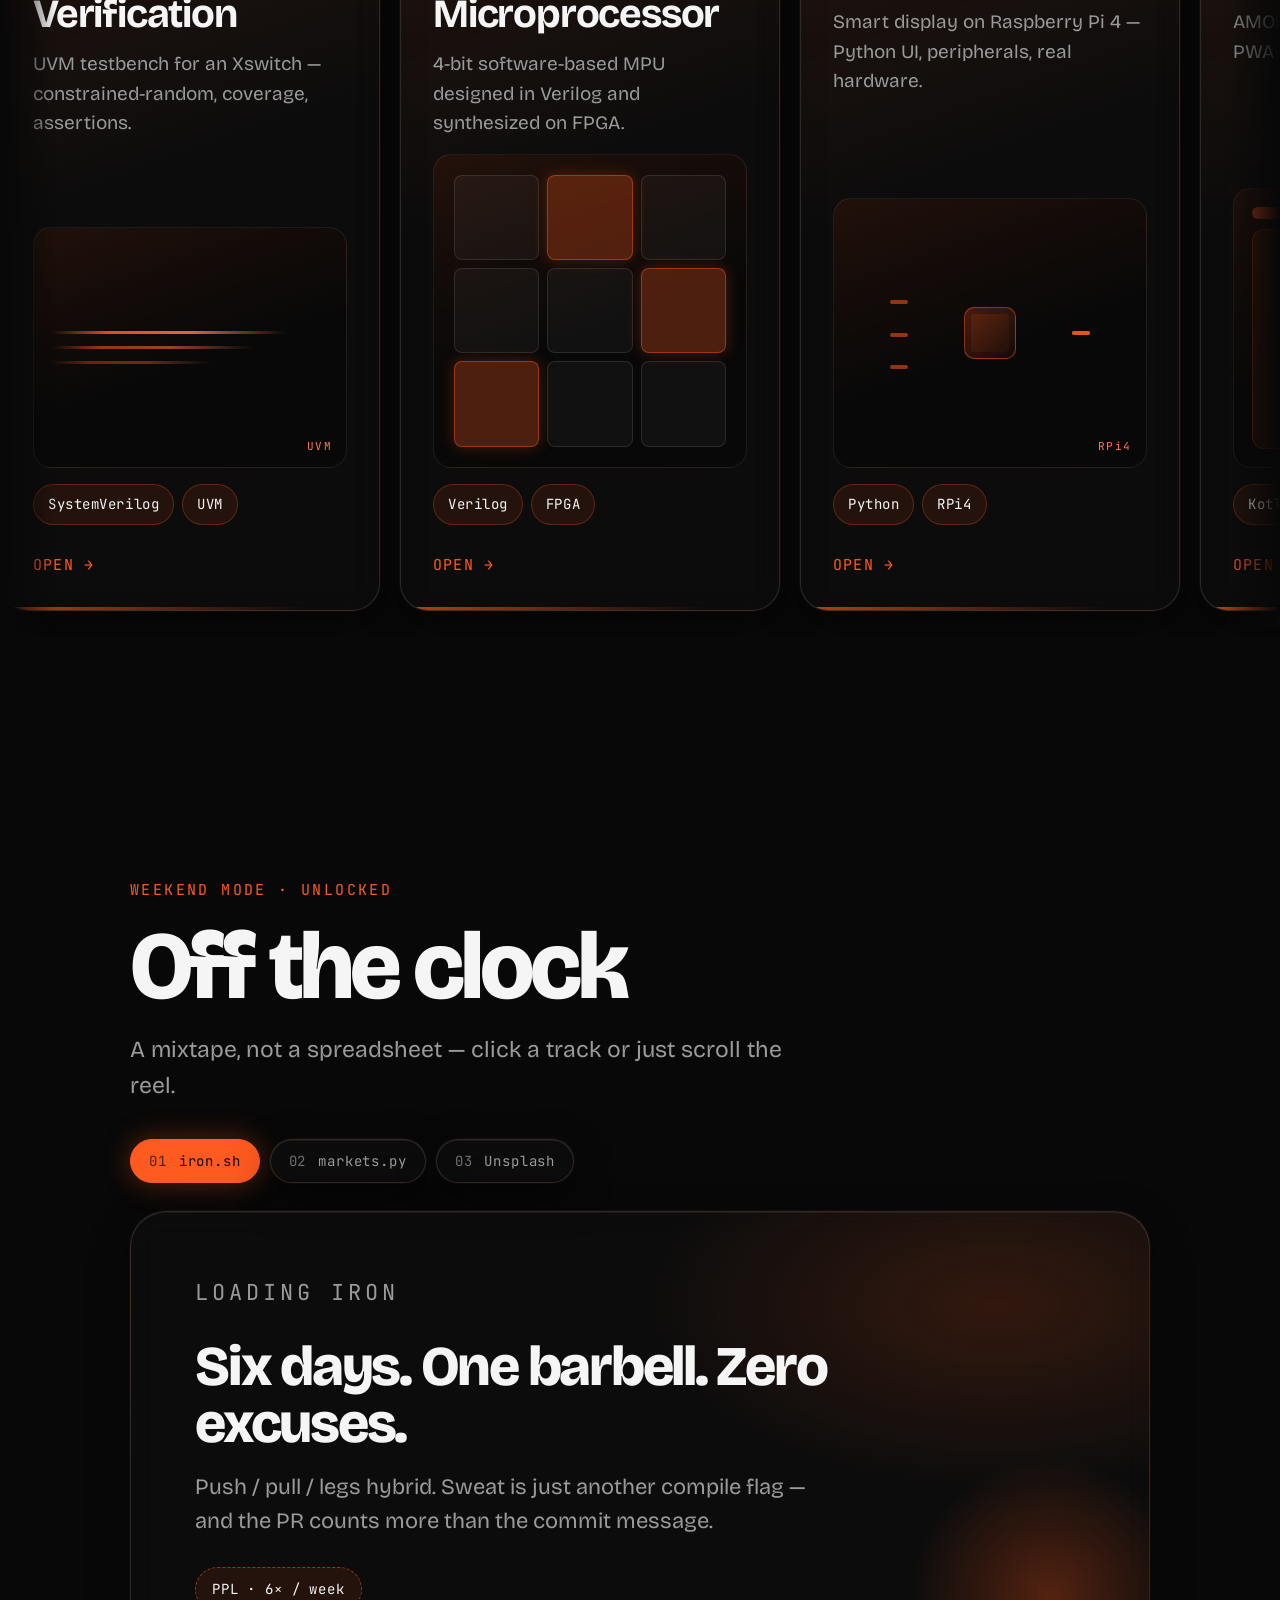
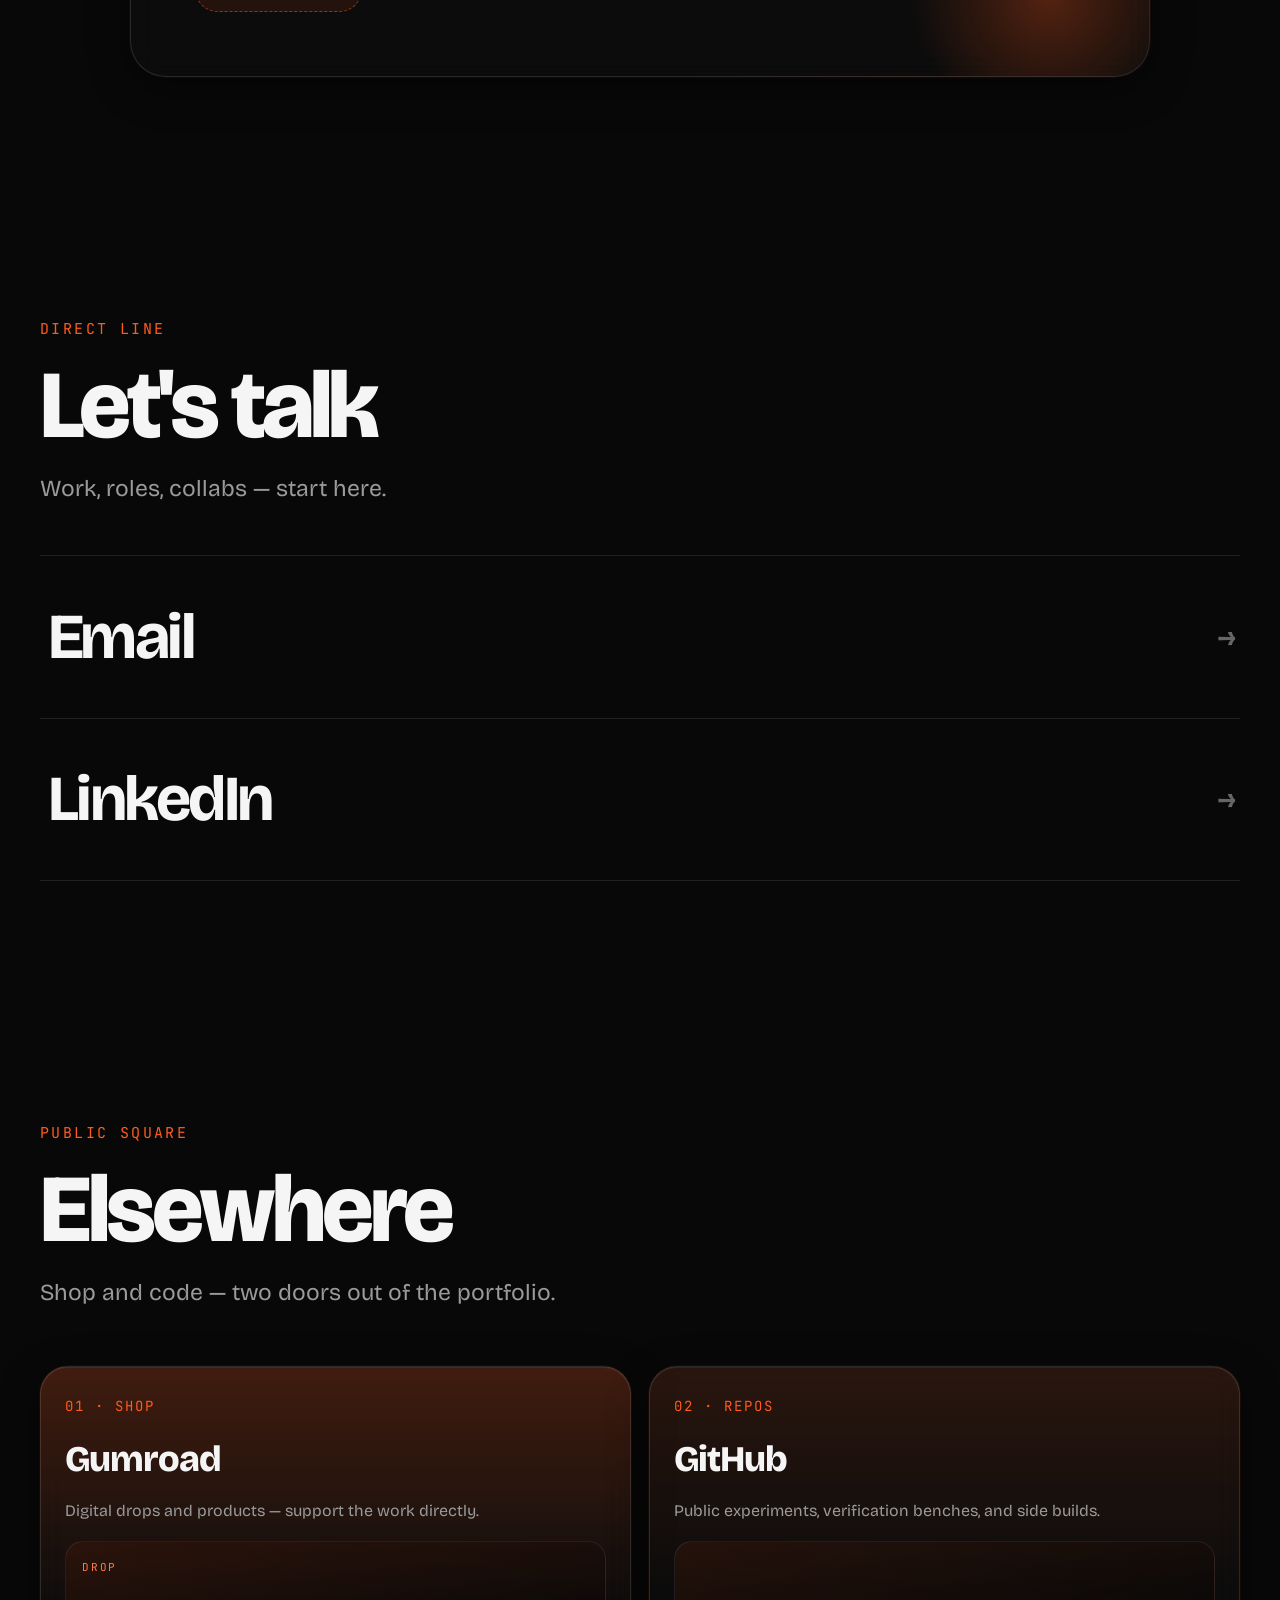
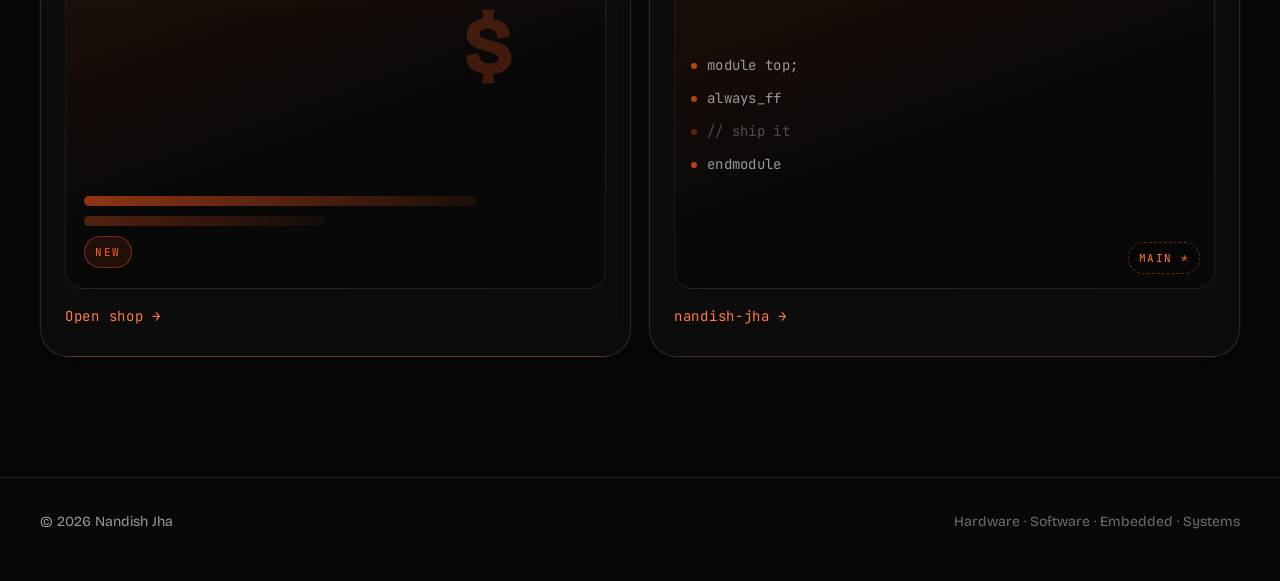
==== commit a805918f: "Rebuild Craft as a dual Hardware/Software skill ledger. Replace the six-card grid with two glass rai" ====
--- a/index.html
+++ b/index.html
@@ -107,114 +107,94 @@
     </div>
   </section>
 
-  <!-- CRAFT / SKILLS -->
+  <!-- CRAFT / SKILLS — dual ledger -->
   <section id="craft" class="panel craft">
     <div class="panel-head">
       <p class="eyebrow reveal">Skill register</p>
       <h2 class="section-display reveal">What I build with</h2>
-      <p class="panel-lede reveal">A balanced stack — verification silicon on one side, shipping software on the other.</p>
-    </div>
-    <div class="craft-grid">
-      <article class="craft-card tilt" data-depth="0.5">
-        <div class="craft-top">
-          <span class="card-num">01</span>
-          <span class="craft-side">Hardware</span>
-        </div>
-        <h3>Verification</h3>
-        <p>Constrained-random testbenches, coverage closure, and assertion-driven debug.</p>
-        <div class="card-art art-wave" aria-hidden="true">
-          <span class="art-wave-line"></span>
-          <span class="art-wave-line"></span>
-          <span class="art-wave-line"></span>
-          <span class="art-cov">COV 94%</span>
-        </div>
-        <div class="tag-row">
-          <span>SystemVerilog</span><span>UVM</span><span>Coverage</span><span>Assertions</span>
-        </div>
-      </article>
-      <article class="craft-card tilt" data-depth="0.6">
-        <div class="craft-top">
-          <span class="card-num">02</span>
-          <span class="craft-side">Hardware</span>
-        </div>
-        <h3>RTL Design</h3>
-        <p>FPGA flows from RTL to bitstream — Quartus, timing, and board bring-up.</p>
-        <div class="card-art art-fpga" aria-hidden="true">
-          <span class="art-cell"></span><span class="art-cell"></span><span class="art-cell"></span>
-          <span class="art-cell"></span><span class="art-cell art-cell-hot"></span><span class="art-cell"></span>
-          <span class="art-cell"></span><span class="art-cell"></span><span class="art-cell"></span>
-        </div>
-        <div class="tag-row">
-          <span>Verilog</span><span>VHDL</span><span>FPGA</span><span>Quartus</span>
-        </div>
-      </article>
-      <article class="craft-card tilt" data-depth="0.45">
-        <div class="craft-top">
-          <span class="card-num">03</span>
-          <span class="craft-side">Hardware</span>
-        </div>
-        <h3>EDA Tools</h3>
-        <p>Simulator and waveform workflows for finding the bug before silicon does.</p>
-        <div class="card-art art-scope" aria-hidden="true">
-          <span class="art-trace"></span>
-          <span class="art-trace art-trace-b"></span>
-          <span class="art-mark">t+</span>
-        </div>
-        <div class="tag-row">
-          <span>QuestaSim</span><span>Cadence</span><span>Synopsys</span><span>GTKWave</span>
-        </div>
-      </article>
-      <article class="craft-card tilt" data-depth="0.55">
-        <div class="craft-top">
-          <span class="card-num">04</span>
-          <span class="craft-side">Software</span>
-        </div>
-        <h3>Software</h3>
-        <p>Pipelines, services, and apps — from scripts to shipped interfaces.</p>
-        <div class="card-art art-code" aria-hidden="true">
-          <span class="art-line"><i></i>def ship():</span>
-          <span class="art-line"><i></i>&nbsp;&nbsp;build()</span>
-          <span class="art-line art-line-dim"><i></i>&nbsp;&nbsp;# deploy</span>
-          <span class="art-line"><i></i>&nbsp;&nbsp;return 0</span>
-        </div>
-        <div class="tag-row">
-          <span>Python</span><span>C/C++</span><span>Java</span><span>JavaScript</span>
-        </div>
-      </article>
-      <article class="craft-card tilt" data-depth="0.65">
-        <div class="craft-top">
-          <span class="card-num">05</span>
-          <span class="craft-side">Both</span>
-        </div>
-        <h3>Embedded</h3>
-        <p>Boards, sensors, and real-time loops on metal you can hold.</p>
-        <div class="card-art art-board" aria-hidden="true">
-          <span class="art-chip-ic"></span>
-          <span class="art-pin"></span><span class="art-pin"></span><span class="art-pin"></span>
-          <span class="art-pin art-pin-r"></span><span class="art-pin art-pin-r"></span><span class="art-pin art-pin-r"></span>
-          <span class="art-label-sm">GPIO</span>
-        </div>
-        <div class="tag-row">
-          <span>RPi</span><span>ESP32</span><span>Pico</span><span>RTOS</span>
-        </div>
-      </article>
-      <article class="craft-card tilt" data-depth="0.5">
-        <div class="craft-top">
-          <span class="card-num">06</span>
-          <span class="craft-side">Both</span>
-        </div>
-        <h3>Low-Level</h3>
-        <p>Kernels, assembly, and the machinery under the abstractions.</p>
-        <div class="card-art art-hex" aria-hidden="true">
-          <span class="art-hex-row">0x7F 0xA4 0x12</span>
-          <span class="art-hex-row">0x00 0xFF 0x3C</span>
-          <span class="art-hex-row art-line-dim">asm volatile</span>
-        </div>
-        <div class="tag-row">
-          <span>ARM</span><span>RISC-V</span><span>xv6</span><span>Linux</span>
-        </div>
-      </article>
-    </div>
+      <p class="panel-lede reveal">One register, two rails — silicon on the left, software on the right, systems where they meet.</p>
+    </div>
+
+    <div class="craft-ledger">
+      <div class="craft-rail tilt" data-depth="0.35">
+        <div class="craft-rail-head">
+          <span class="craft-rail-num">01</span>
+          <h3>Hardware</h3>
+          <p>Verify, describe, and bring up real silicon.</p>
+        </div>
+        <div class="craft-rows">
+          <article class="craft-row">
+            <div class="craft-row-copy">
+              <h4>Verification</h4>
+              <p>Constrained-random benches, coverage closure, assertion-driven debug.</p>
+            </div>
+            <div class="tag-row">
+              <span>SystemVerilog</span><span>UVM</span><span>Coverage</span><span>Assertions</span>
+            </div>
+          </article>
+          <article class="craft-row">
+            <div class="craft-row-copy">
+              <h4>RTL Design</h4>
+              <p>FPGA flows from RTL to bitstream — Quartus, timing, board bring-up.</p>
+            </div>
+            <div class="tag-row">
+              <span>Verilog</span><span>VHDL</span><span>FPGA</span><span>Quartus</span>
+            </div>
+          </article>
+          <article class="craft-row">
+            <div class="craft-row-copy">
+              <h4>EDA Tools</h4>
+              <p>Simulator and waveform workflows that find the bug before silicon does.</p>
+            </div>
+            <div class="tag-row">
+              <span>QuestaSim</span><span>Cadence</span><span>Synopsys</span><span>GTKWave</span>
+            </div>
+          </article>
+        </div>
+      </div>
+
+      <div class="craft-rail tilt" data-depth="0.45">
+        <div class="craft-rail-head">
+          <span class="craft-rail-num">02</span>
+          <h3>Software</h3>
+          <p>Ship interfaces, services, and metal you can hold.</p>
+        </div>
+        <div class="craft-rows">
+          <article class="craft-row">
+            <div class="craft-row-copy">
+              <h4>Languages &amp; apps</h4>
+              <p>Pipelines, services, and products — from scripts to shipped UIs.</p>
+            </div>
+            <div class="tag-row">
+              <span>Python</span><span>C/C++</span><span>Java</span><span>JavaScript</span><span>Kotlin</span>
+            </div>
+          </article>
+          <article class="craft-row">
+            <div class="craft-row-copy">
+              <h4>Embedded</h4>
+              <p>Boards, sensors, and real-time loops on hardware you can hold.</p>
+            </div>
+            <div class="tag-row">
+              <span>RPi</span><span>ESP32</span><span>Pico</span><span>RTOS</span>
+            </div>
+          </article>
+          <article class="craft-row">
+            <div class="craft-row-copy">
+              <h4>Low-level</h4>
+              <p>Kernels, assembly, and the machinery under the abstractions.</p>
+            </div>
+            <div class="tag-row">
+              <span>ARM</span><span>RISC-V</span><span>xv6</span><span>Linux</span>
+            </div>
+          </article>
+        </div>
+      </div>
+    </div>
+
+    <p class="craft-bridge reveal">
+      <span>Overlap</span>
+      Embedded · Systems · Where hardware schedules meet software deadlines
+    </p>
   </section>
 
   <!-- WORK -->
--- a/css/style.css
+++ b/css/style.css
@@ -236,11 +236,11 @@
 
 /* Perspective pan cards (driven by JS — mouse + finger) */
 .story-rail,
-.craft-grid,
 .work-list,
 .elsewhere-row,
 .connect-list,
-.life {
+.life,
+.craft-ledger {
   perspective: 1200px;
 }
 .tilt {
@@ -444,8 +444,7 @@
   gap: 24px;
   perspective: 1200px;
 }
-.story-card,
-.craft-card {
+.story-card {
   background: var(--glass-bg);
   border: 1px solid var(--glass-border);
   border-radius: 24px;
@@ -457,7 +456,6 @@
   transition: box-shadow 0.4s var(--ease), border-color 0.35s var(--ease);
 }
 .story-card:hover,
-.craft-card:hover,
 .work-item:hover {
   box-shadow:
     0 28px 80px rgba(0,0,0,0.45),
@@ -471,16 +469,14 @@
   color: var(--copper);
   letter-spacing: 0.14em;
 }
-.story-card h3,
-.craft-card h3 {
+.story-card h3 {
   font-family: var(--display);
   font-size: clamp(34px, 4.5vw, 48px);
   font-weight: 700;
   margin: 12px 0 16px;
   letter-spacing: -0.03em;
 }
-.story-card p,
-.craft-card p {
+.story-card p {
   color: var(--ink-dim);
   font-size: clamp(18px, 1.9vw, 20px);
   max-width: none;
@@ -529,46 +525,107 @@
   padding: 8px 14px;
 }
 
-/* Craft */
-.craft-grid {
+/* Craft — dual hardware / software ledger */
+.craft-ledger {
   display: grid;
-  grid-template-columns: repeat(2, 1fr);
+  grid-template-columns: 1fr 1fr;
   gap: 20px;
-  perspective: 1400px;
-}
-.craft-card {
-  position: relative;
+  align-items: stretch;
+}
+.craft-rail {
+  display: flex;
+  flex-direction: column;
+  border-radius: 28px;
+  border: 1px solid var(--glass-border);
+  background: var(--glass-bg);
+  backdrop-filter: var(--glass-blur);
+  -webkit-backdrop-filter: var(--glass-blur);
+  box-shadow: var(--glass-shadow);
   overflow: hidden;
-  min-height: 280px;
+  transform-style: preserve-3d;
+  transition: border-color 0.3s, box-shadow 0.3s;
+}
+.craft-rail:hover {
+  border-color: rgba(255, 90, 31, 0.4);
+  box-shadow: 0 24px 60px rgba(0,0,0,0.4), 0 0 36px var(--glow);
+}
+.craft-rail-head {
+  padding: 28px 28px 22px;
+  border-bottom: 1px solid var(--line);
+  background:
+    linear-gradient(180deg, rgba(255, 90, 31, 0.12), transparent 70%);
+}
+.craft-rail:nth-child(2) .craft-rail-head {
+  background:
+    linear-gradient(180deg, rgba(255, 122, 69, 0.1), transparent 70%);
+}
+.craft-rail-num {
+  display: inline-block;
+  font-family: var(--mono);
+  font-size: 13px;
+  letter-spacing: 0.16em;
+  color: var(--copper);
+  margin-bottom: 10px;
+}
+.craft-rail-head h3 {
+  font-size: clamp(36px, 5vw, 52px);
+  font-weight: 800;
+  letter-spacing: -0.04em;
+  margin-bottom: 10px;
+}
+.craft-rail-head p {
+  color: var(--ink-dim);
+  font-size: 17px;
+  line-height: 1.5;
+  max-width: 28rem;
+}
+.craft-rows {
   display: flex;
   flex-direction: column;
 }
-.craft-card::before {
-  content: "";
-  position: absolute;
-  inset: 0 auto 0 0;
-  width: 3px;
-  background: linear-gradient(180deg, var(--copper), transparent);
-  opacity: 0.9;
-}
-.craft-top {
-  display: flex;
-  align-items: center;
-  justify-content: space-between;
-  gap: 12px;
+.craft-row {
+  padding: 22px 28px;
+  border-bottom: 1px solid var(--line);
+  transition: background 0.25s ease;
+}
+.craft-row:last-child { border-bottom: none; }
+.craft-row:hover {
+  background: rgba(255, 90, 31, 0.05);
+}
+.craft-row-copy h4 {
+  font-size: clamp(22px, 2.4vw, 28px);
+  font-weight: 700;
+  letter-spacing: -0.03em;
   margin-bottom: 8px;
 }
-.craft-side {
-  font-family: var(--mono);
-  font-size: 13px;
-  letter-spacing: 0.14em;
+.craft-row-copy p {
+  color: var(--ink-dim);
+  font-size: 16px;
+  line-height: 1.55;
+  margin-bottom: 14px;
+}
+.craft-row .tag-row { margin-top: 0; }
+.craft-bridge {
+  margin-top: 28px;
+  display: flex;
+  flex-wrap: wrap;
+  align-items: baseline;
+  gap: 14px 20px;
+  padding: 18px 22px;
+  border-radius: 18px;
+  border: 1px dashed rgba(255, 90, 31, 0.35);
+  background: rgba(255, 90, 31, 0.06);
+  color: var(--ink-dim);
+  font-size: 16px;
+  line-height: 1.45;
+}
+.craft-bridge span {
+  font-family: var(--mono);
+  font-size: 12px;
+  letter-spacing: 0.16em;
   text-transform: uppercase;
-  color: var(--ink-dim);
-  border: 1px solid var(--line);
-  border-radius: 999px;
-  padding: 6px 12px;
-}
-.craft-card h3 { font-size: clamp(32px, 3.5vw, 42px); margin-top: 4px; }
+  color: var(--copper);
+}
 
 /* Work — horizontal carousel */
 .work {
@@ -860,7 +917,6 @@
   flex: 1 1 auto;
   min-height: 96px;
 }
-.craft-card .tag-row { margin-top: 16px; padding-top: 0; }
 .work-item .tag-row { margin-top: 16px; }
 .work-item .card-art { margin-top: 16px; }
 
@@ -1303,7 +1359,7 @@
   }
   .story { grid-template-columns: 1fr; }
   .story-sticky { position: relative; top: 0; margin-bottom: 32px; }
-  .craft-grid { grid-template-columns: 1fr; }
+  .craft-ledger { grid-template-columns: 1fr; }
   .elsewhere-row {
     grid-template-columns: 1fr;
   }
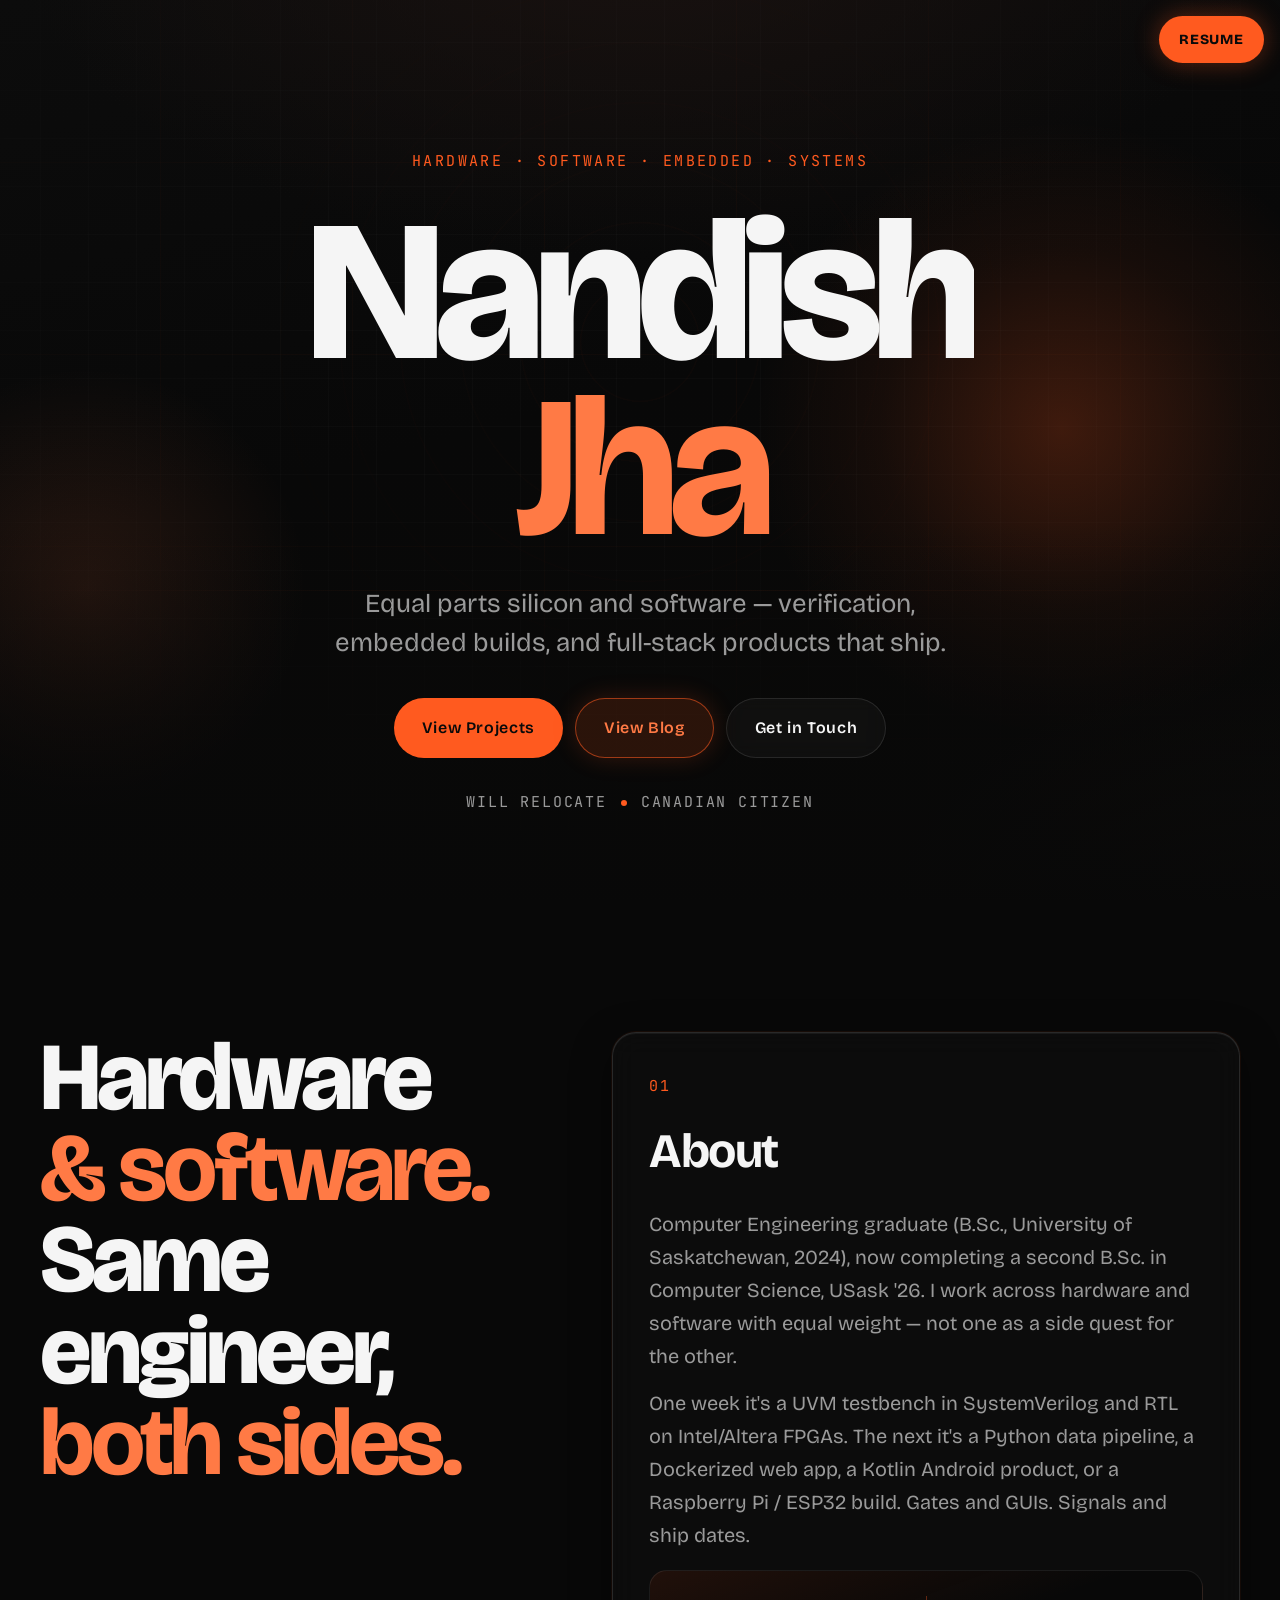
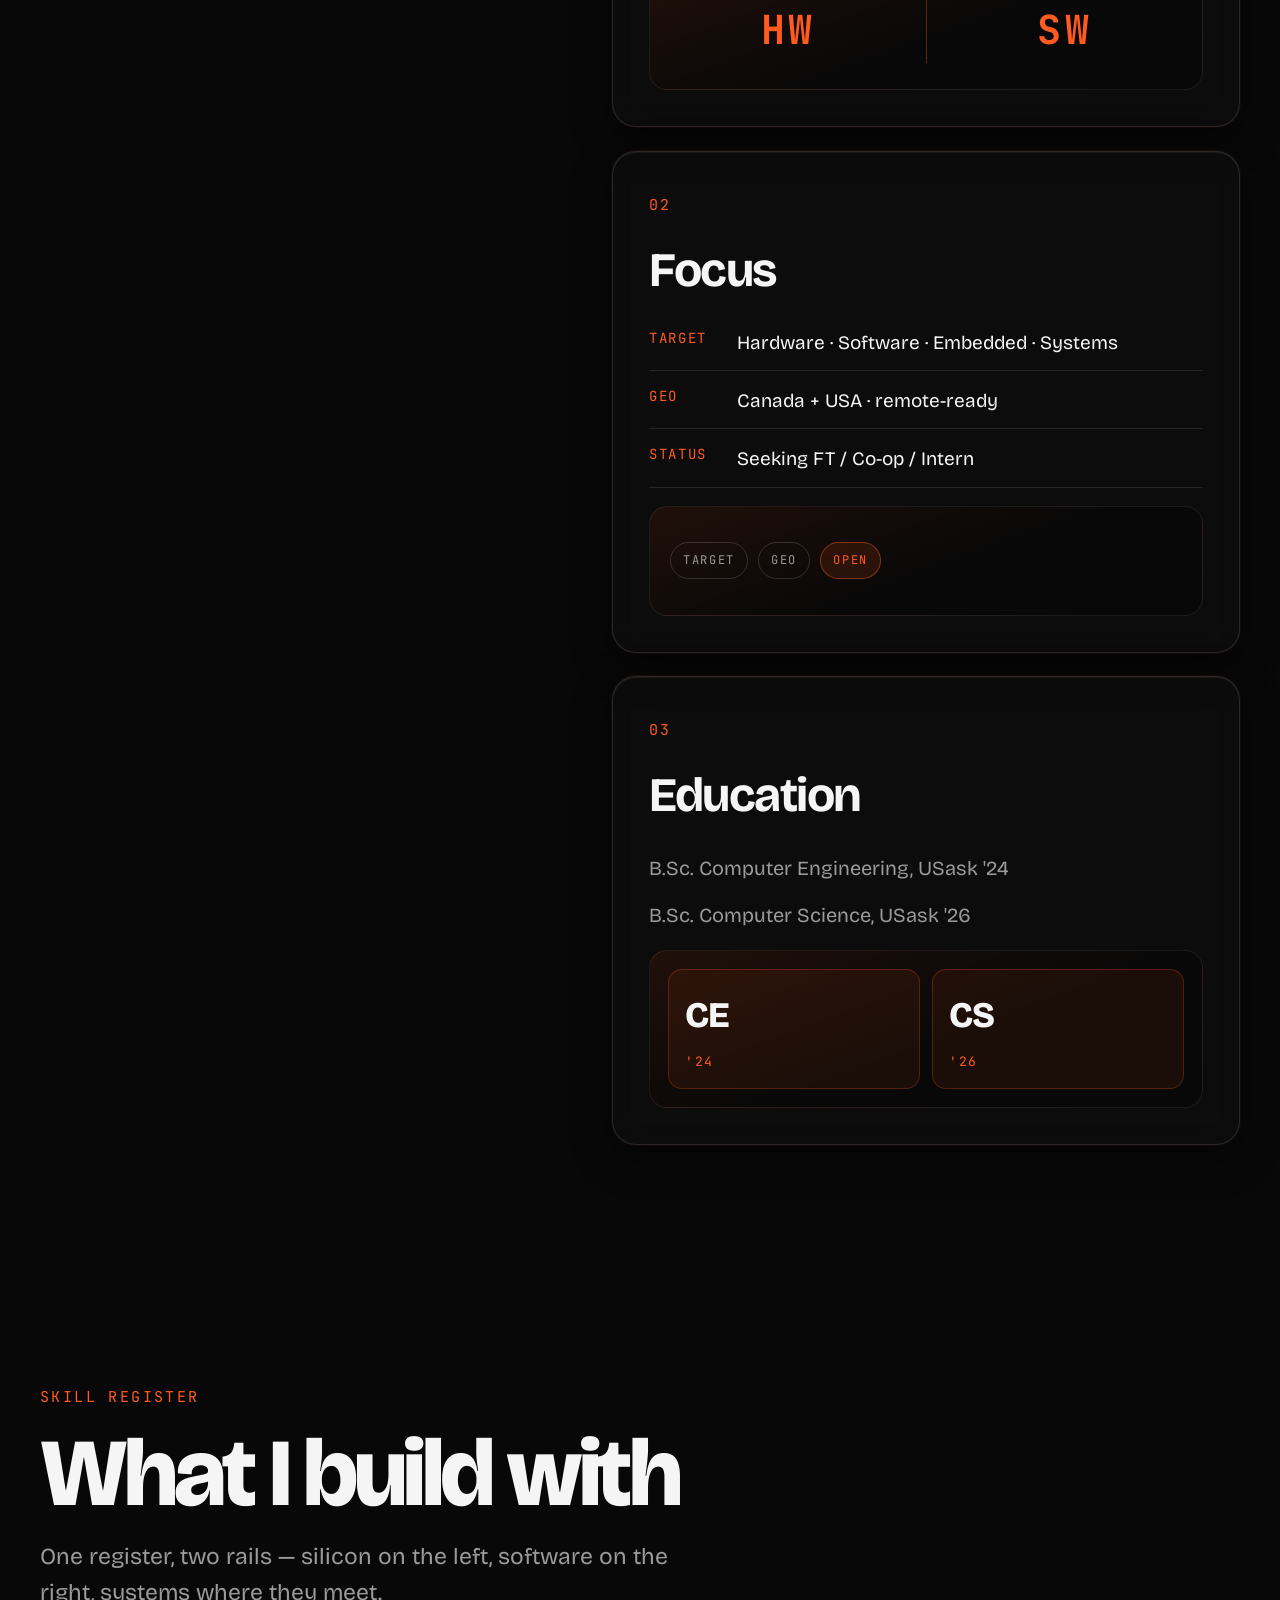
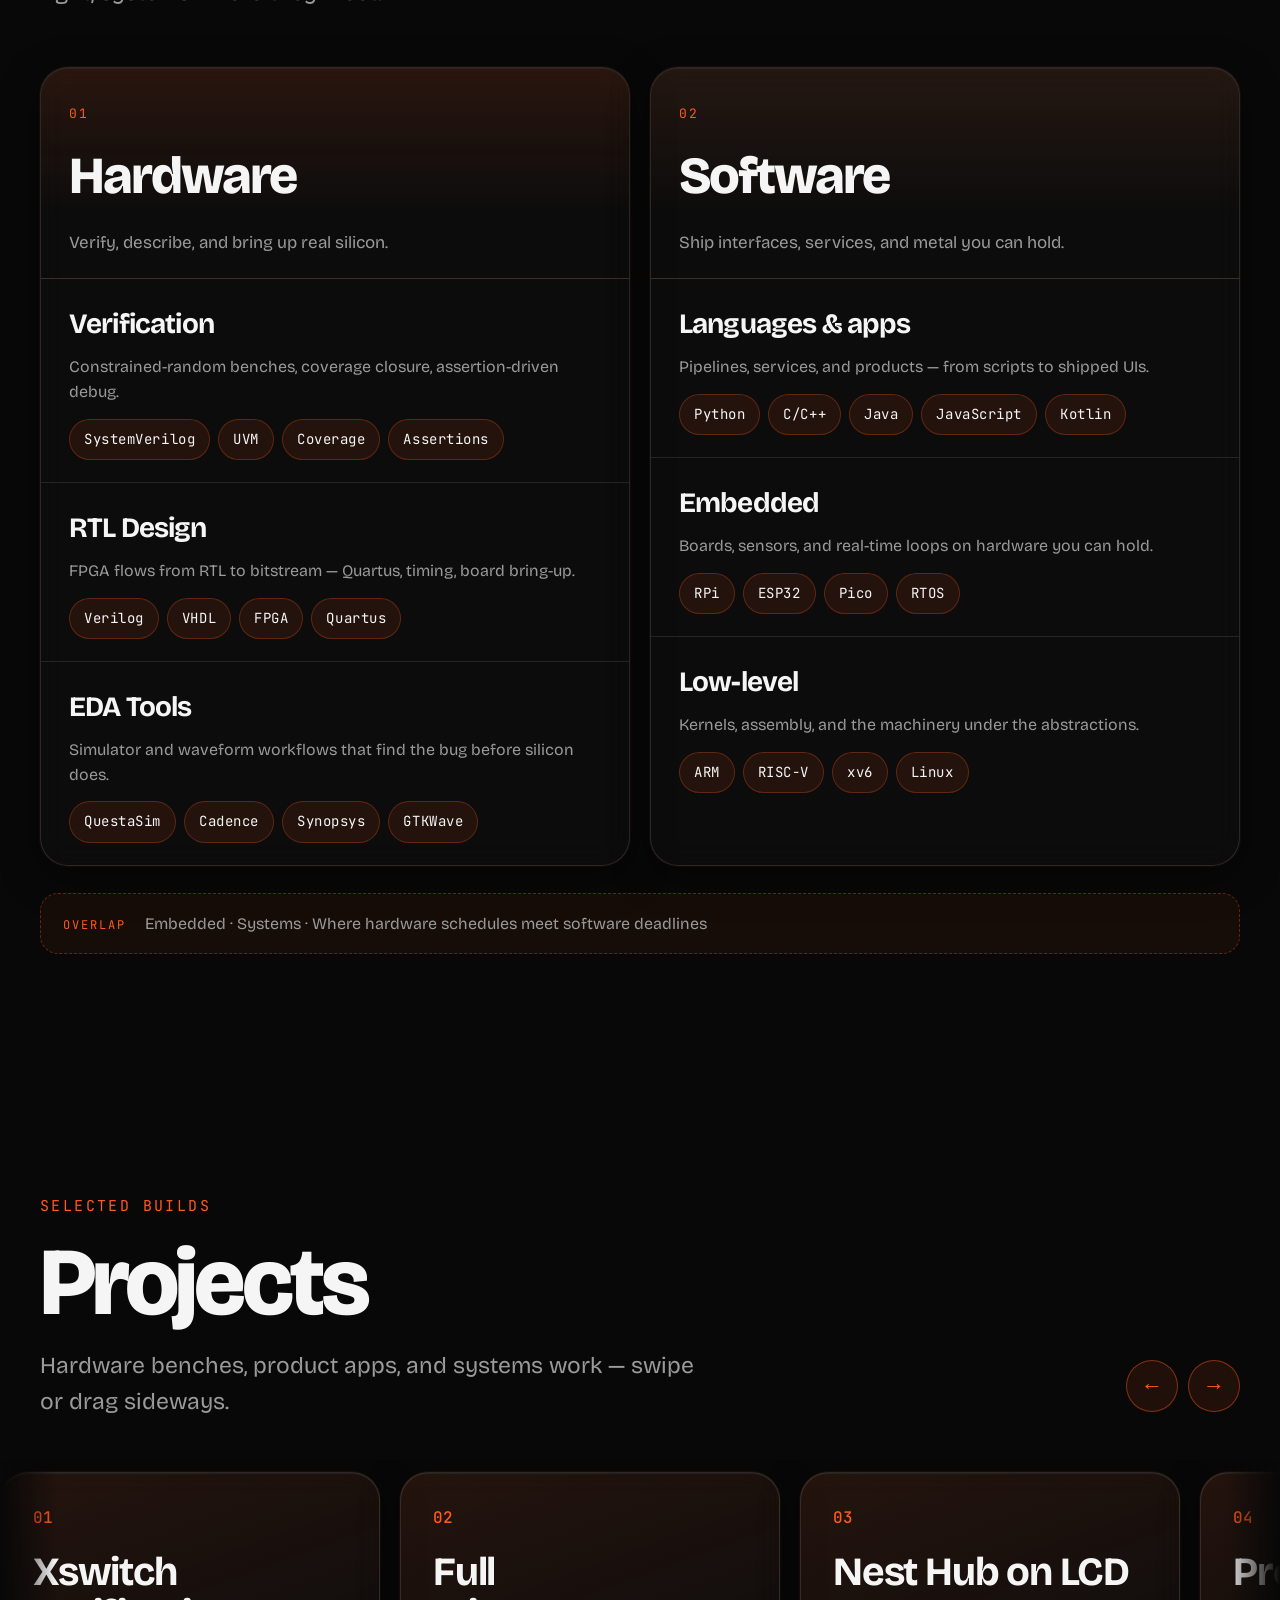
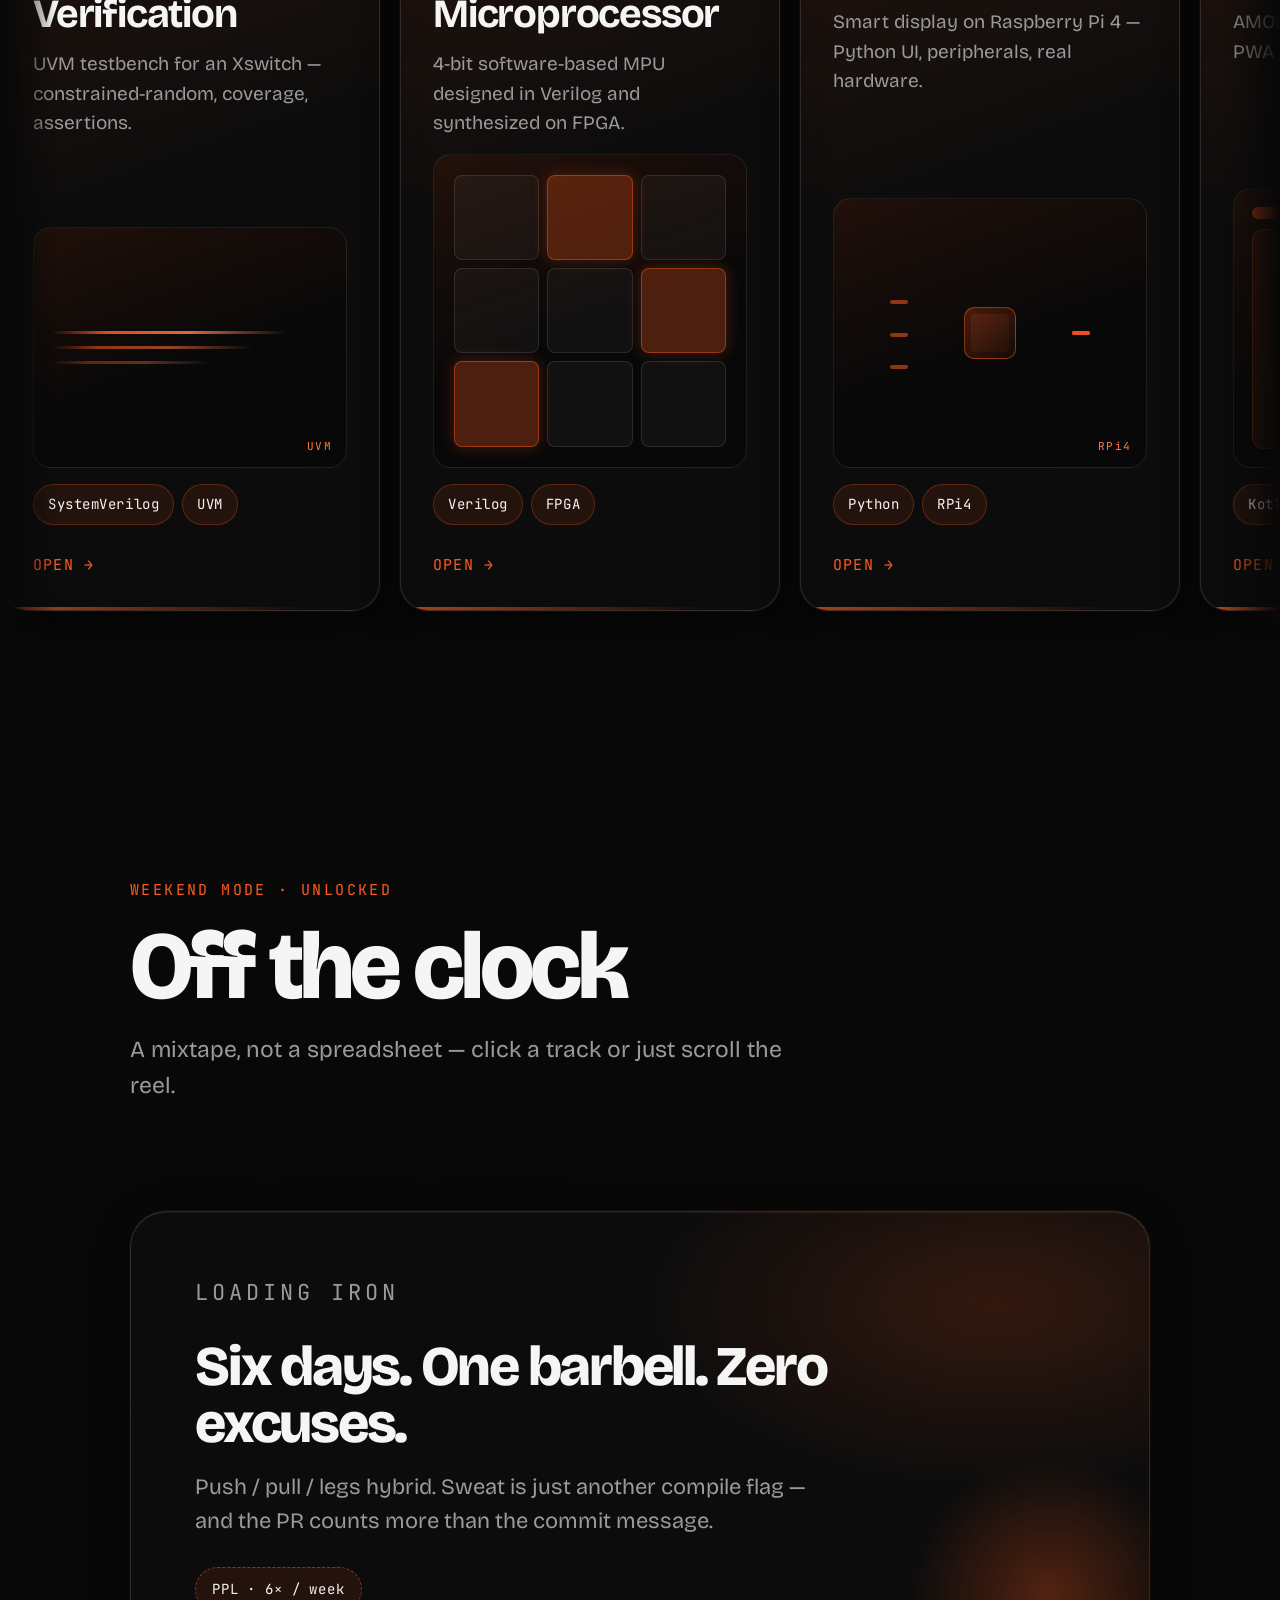
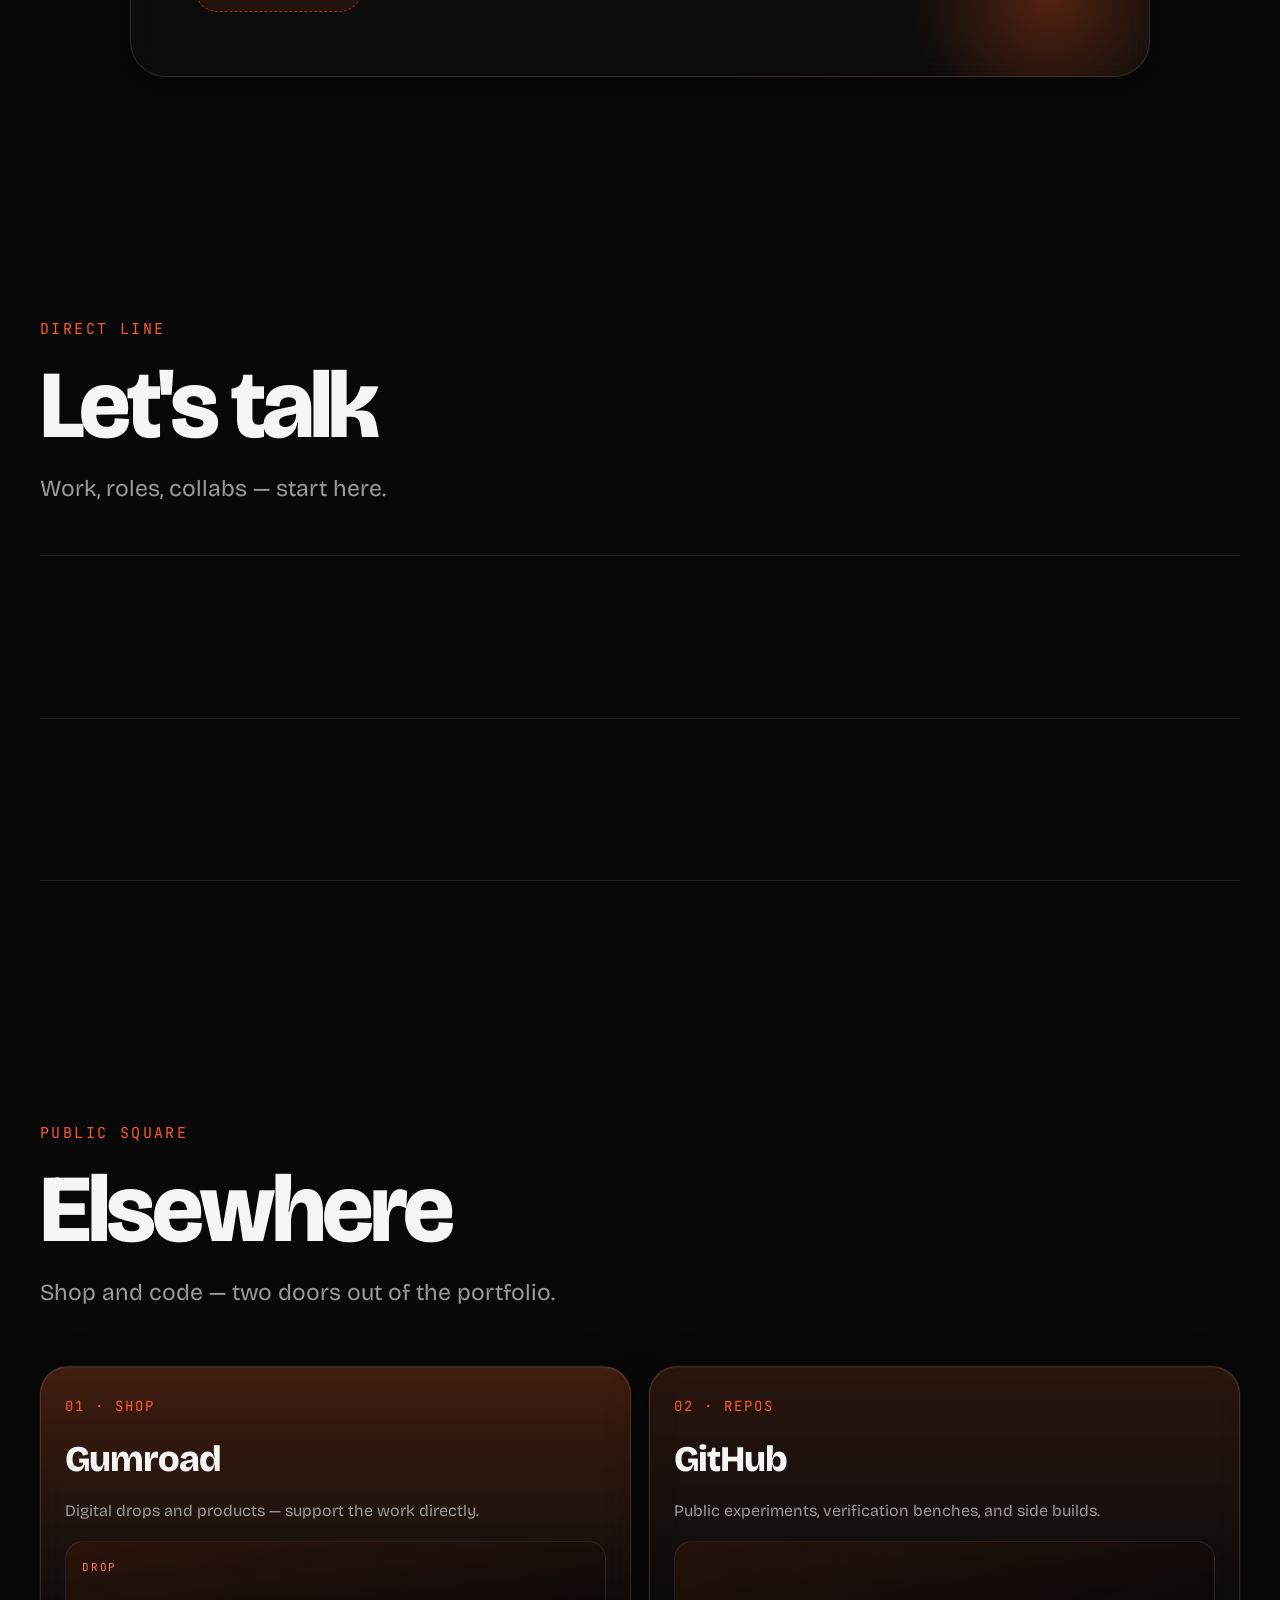
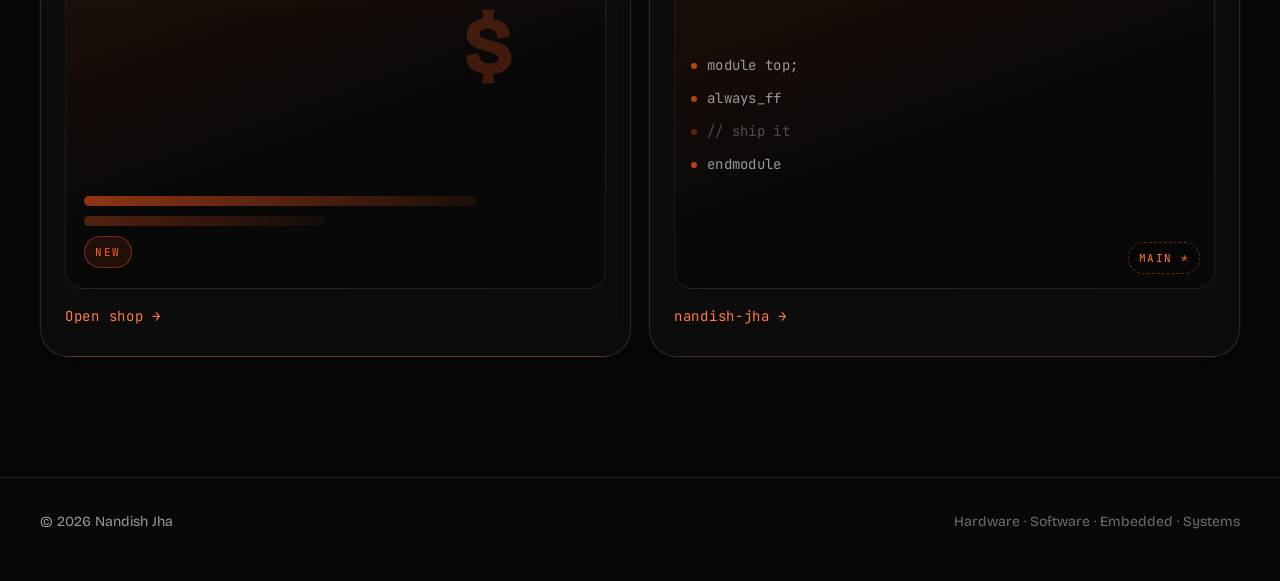
==== commit f4c00a8a: "Use a simple orange circle for the custom cursor. Replace the pointer mark with a centered dot while" ====
--- a/index.html
+++ b/index.html
@@ -28,9 +28,7 @@
 
 <div class="cursor" id="siteCursor" aria-hidden="true">
   <div class="cursor-inner">
-    <svg class="cursor-pointer" viewBox="0 0 24 24" width="24" height="24" aria-hidden="true">
-      <path class="cursor-pointer-shape" d="M4.2 2.4v17.2l5.1-4.4 3.6 7.6 2.9-1.4-3.5-7.5H20.8z"/>
-    </svg>
+    <span class="cursor-dot"></span>
     <span class="cursor-label">Scroll down</span>
   </div>
 </div>
--- a/css/style.css
+++ b/css/style.css
@@ -82,40 +82,31 @@
   }
   .cursor-inner {
     display: flex;
-    align-items: flex-start;
-    gap: 14px;
-    transform: translate(-1px, -1px);
-  }
-  .cursor-pointer {
-    width: 22px;
-    height: 22px;
+    align-items: center;
+    gap: 12px;
+    transform: translate(-5px, -5px);
+  }
+  .cursor-dot {
+    width: 10px;
+    height: 10px;
+    border-radius: 50%;
+    background: var(--copper);
     flex-shrink: 0;
-    overflow: visible;
-    transition: transform 0.2s var(--ease);
-  }
-  .cursor-pointer-shape {
-    fill: #ff5a1f;
-    stroke: #140c08;
-    stroke-width: 1.35;
-    stroke-linejoin: round;
-    paint-order: stroke fill;
-  }
-  .cursor.is-hover .cursor-pointer {
-    transform: scale(1.08);
-  }
-  .cursor.is-hover .cursor-pointer-shape {
-    fill: #ff7a45;
+    transition: transform 0.18s var(--ease), background 0.18s ease;
+  }
+  .cursor.is-hover .cursor-dot {
+    transform: scale(1.35);
+    background: var(--copper-soft);
   }
   .cursor-label {
-    margin-top: 1px;
     font-family: var(--mono);
-    font-size: 12px;
+    font-size: 11px;
     font-weight: 500;
-    letter-spacing: 0.2em;
+    letter-spacing: 0.22em;
     text-transform: uppercase;
-    color: rgba(255, 122, 69, 0.92);
+    color: var(--copper);
     white-space: nowrap;
-    opacity: 1;
+    opacity: 0.9;
     transition: opacity 0.35s var(--ease), transform 0.35s var(--ease);
   }
   .cursor.is-scrolled .cursor-label {
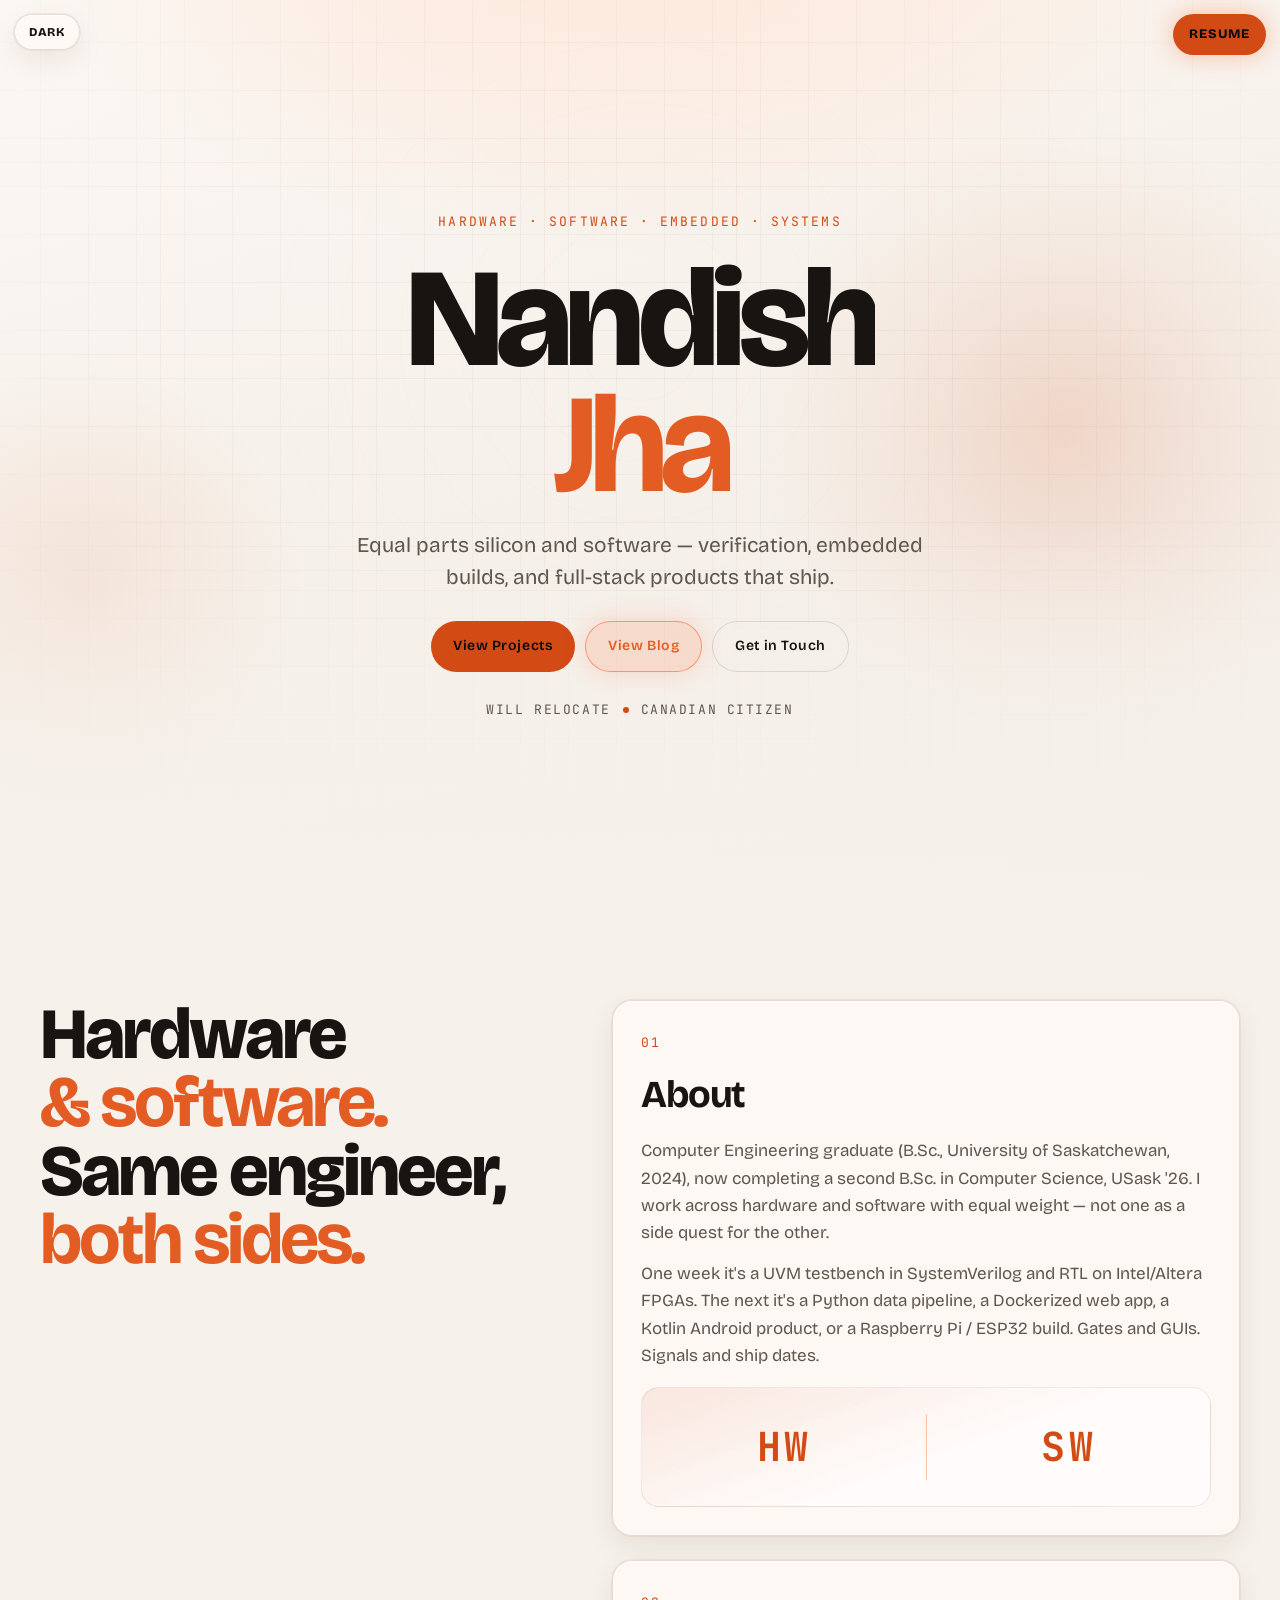
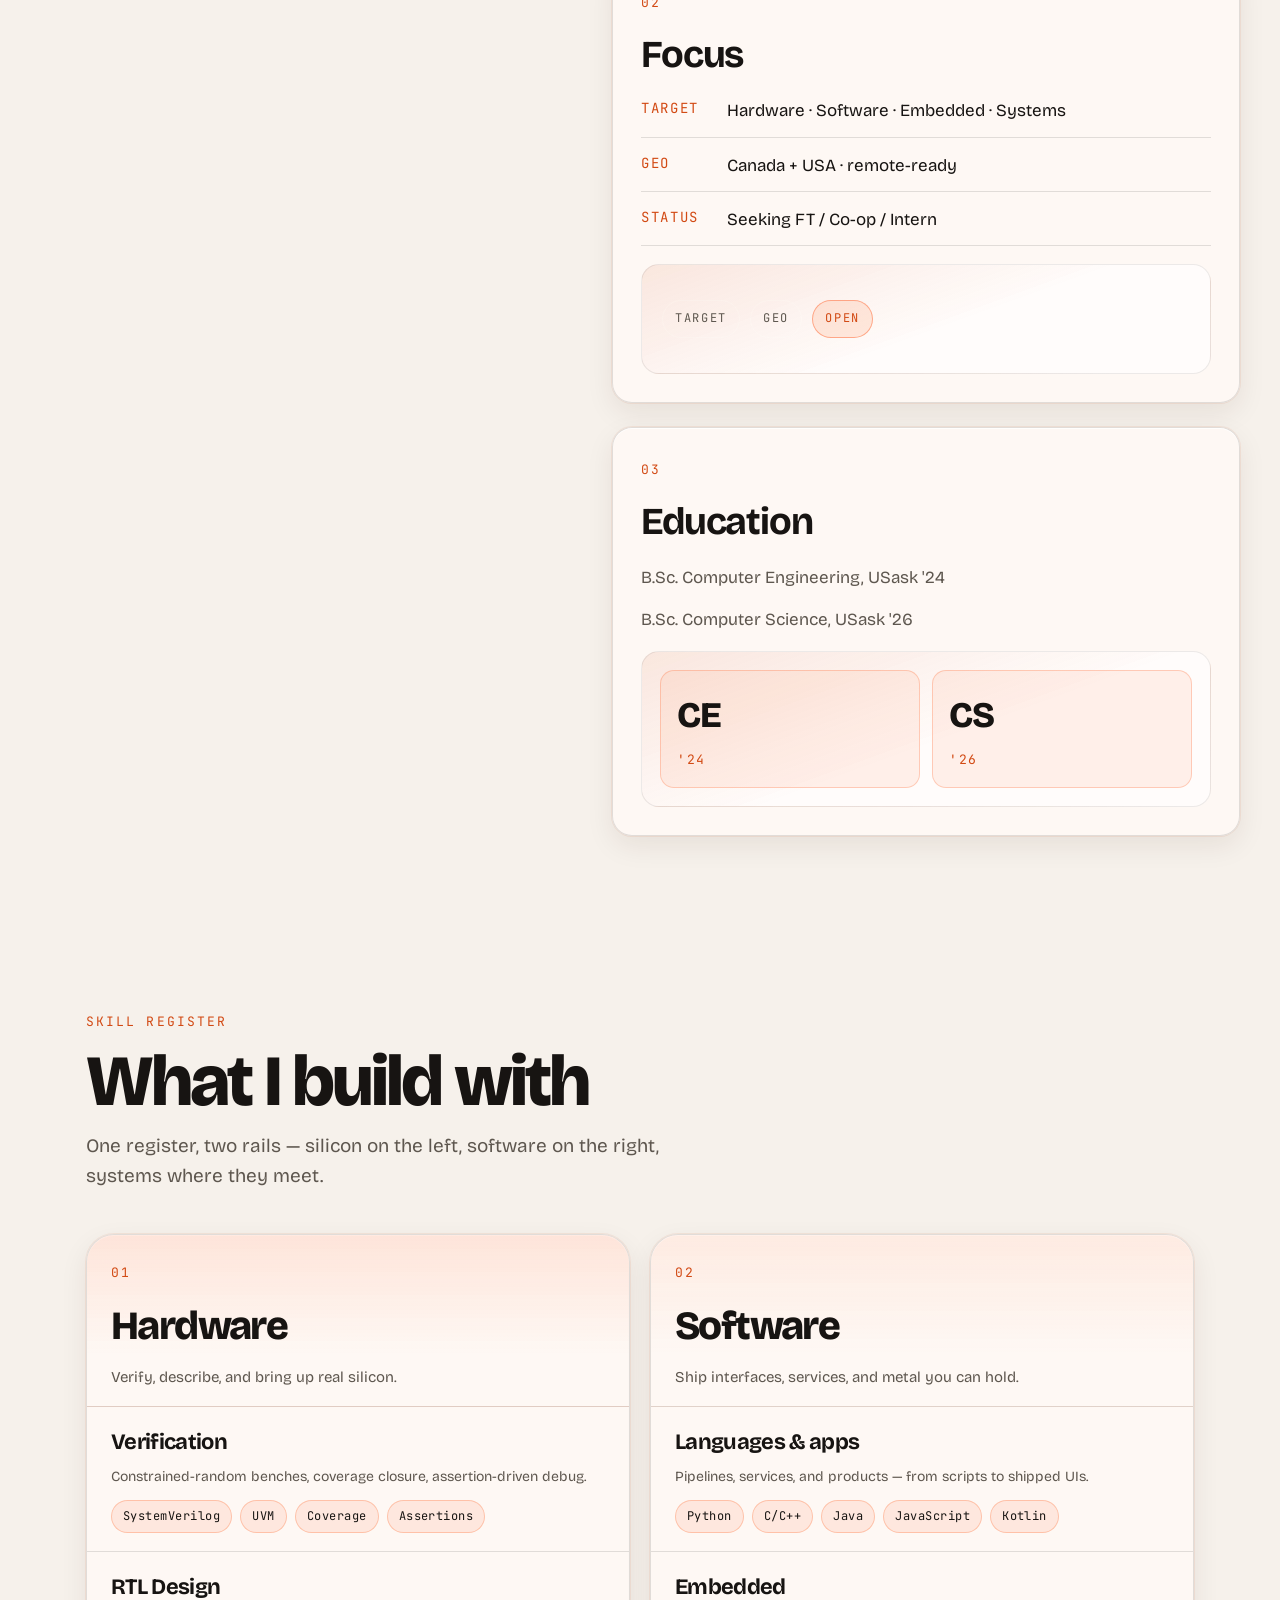
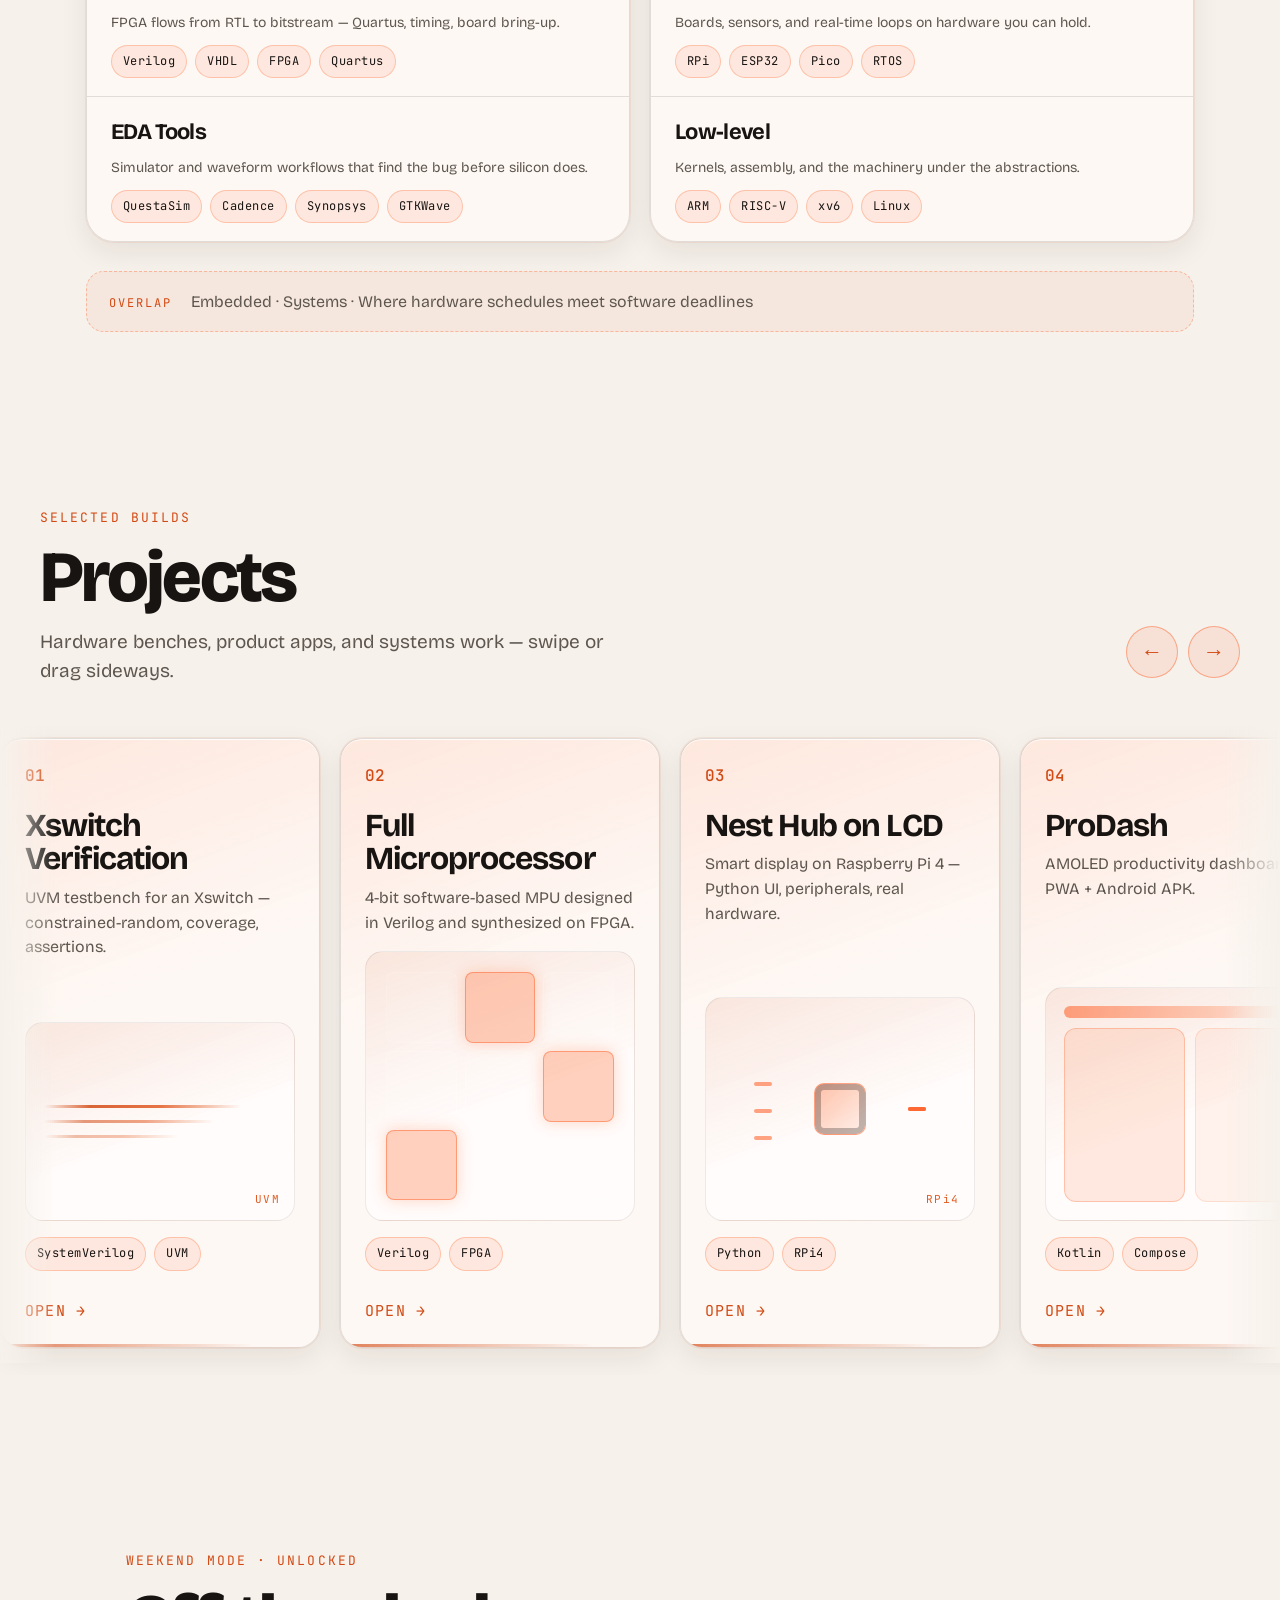
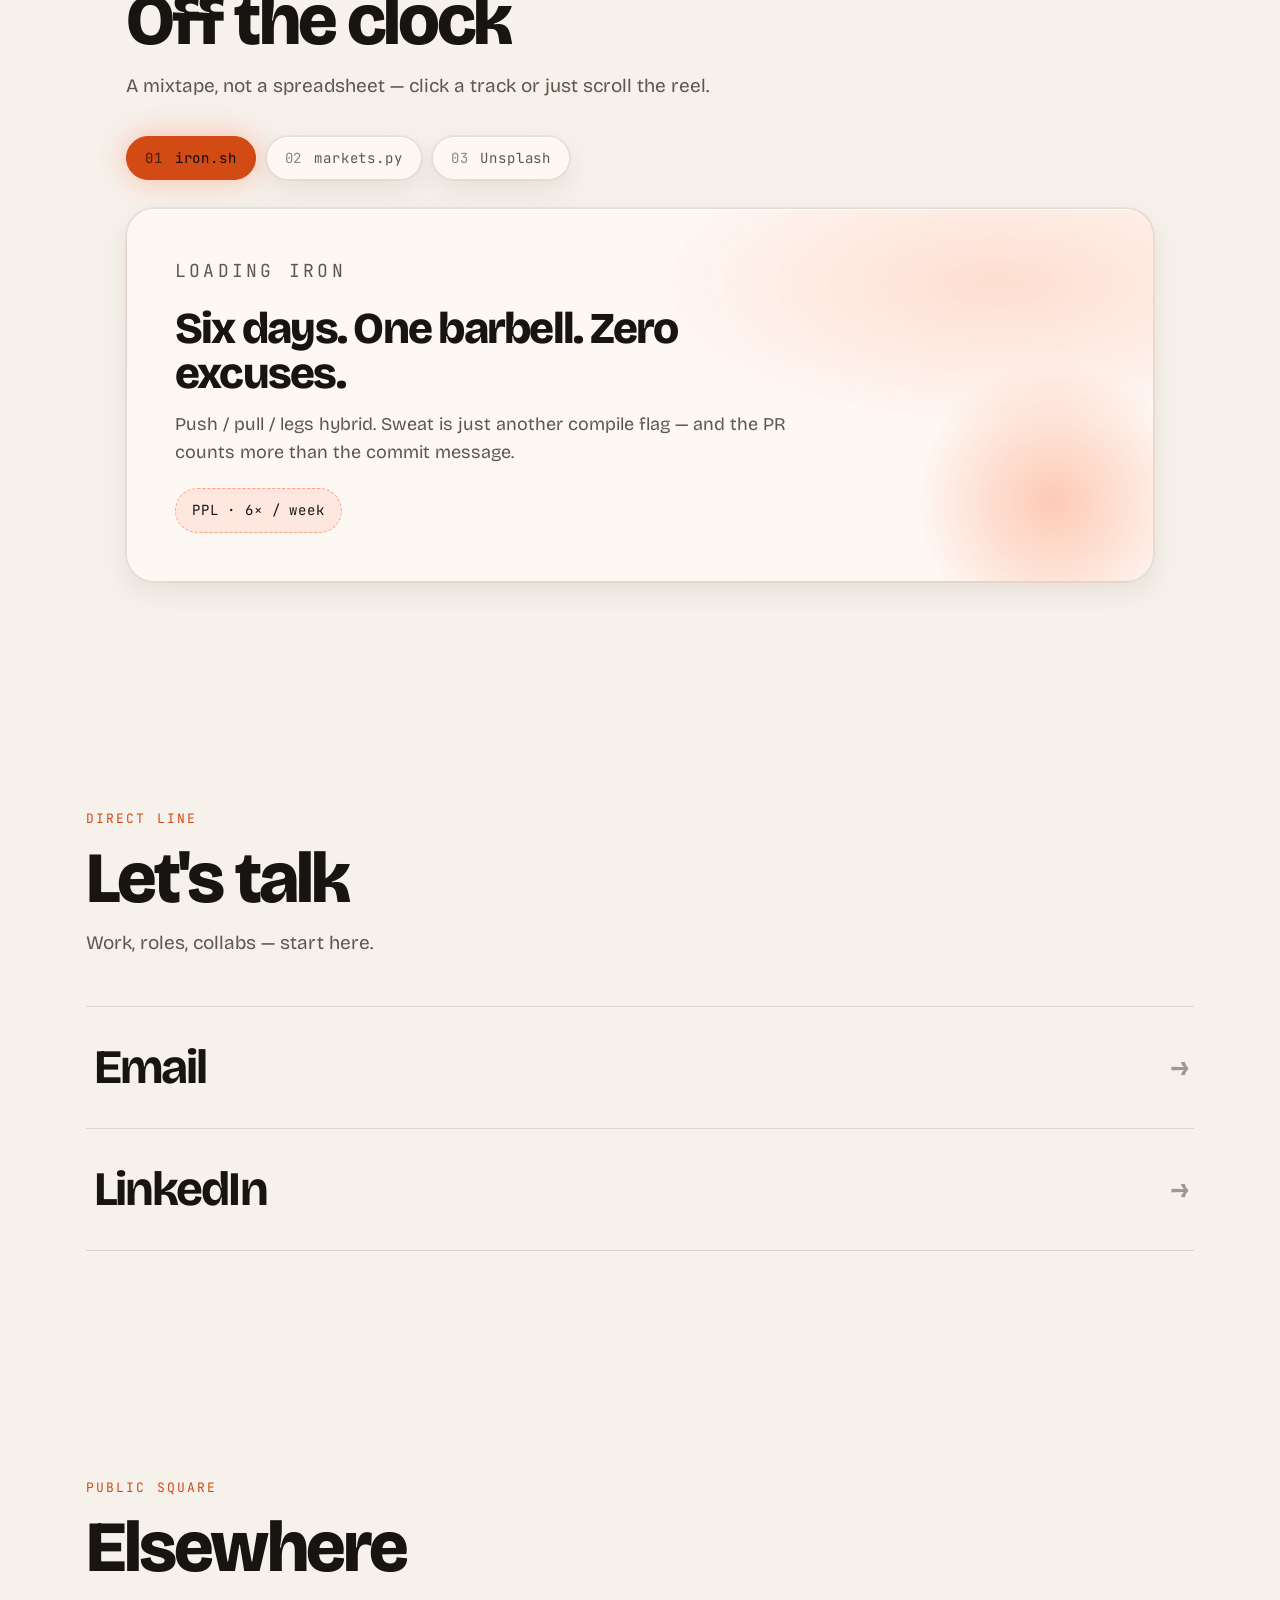
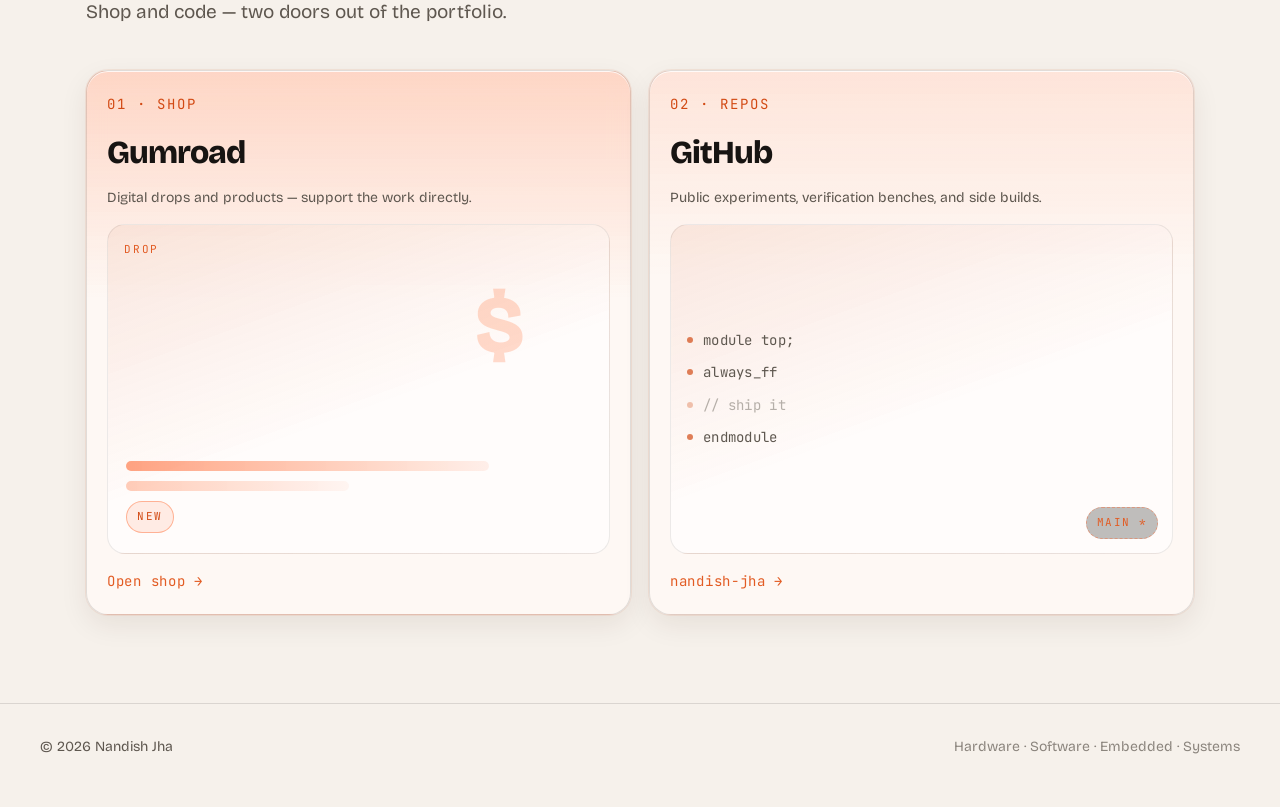
==== commit 0226b48e: "Add a light-by-default theme toggle on the left. Keep the orange palette in both modes, persist the " ====
--- a/index.html
+++ b/index.html
@@ -3,6 +3,9 @@
 <head>
 <meta charset="UTF-8" />
 <meta name="viewport" content="width=device-width, initial-scale=1.0" />
+<script>
+(function(){var t="light";try{var s=localStorage.getItem("nj-theme");if(s==="dark"||s==="light")t=s;}catch(e){}document.documentElement.setAttribute("data-theme",t);document.documentElement.style.colorScheme=t;})();
+</script>
 <title>Nandish Jha — Hardware & Software Engineer</title>
 <meta name="description" content="Nandish Jha — Computer Engineering graduate and CS student building across hardware and software: SystemVerilog, UVM, FPGA, embedded, full-stack, and Android." />
 <meta property="og:title" content="Nandish Jha — Hardware & Software Engineer" />
@@ -24,7 +27,10 @@
   <div class="site-bg-horizon"></div>
 </div>
 
-<a class="resume-float" href="assets/Nandish_Jha_Resume.pdf" target="_blank" rel="noopener">Resume</a>
+<button class="theme-toggle" type="button" data-theme-toggle aria-label="Switch to dark mode">Dark</button>
+<div class="top-actions">
+  <a class="resume-float" href="assets/Nandish_Jha_Resume.pdf" target="_blank" rel="noopener">Resume</a>
+</div>
 
 <div class="cursor" id="siteCursor" aria-hidden="true">
   <div class="cursor-inner">
@@ -407,6 +413,7 @@
   </footer>
 </main>
 
+<script src="js/theme.js"></script>
 <script type="module" src="js/main.js"></script>
 </body>
 </html>
--- a/css/style.css
+++ b/css/style.css
@@ -3,7 +3,8 @@
    Matte black · Popping orange · Signal-grid atmosphere
    ============================================================ */
 
-:root {
+html[data-theme="dark"] {
+  color-scheme: dark;
   --bg: #080808;
   --bg-elev: #141414;
   --bg-soft: #1c1c1c;
@@ -11,16 +12,21 @@
   --ink-dim: #9a9a9a;
   --copper: #ff5a1f;
   --copper-soft: #ff7a45;
+  --on-copper: #0a0a0a;
   --line: rgba(255, 255, 255, 0.1);
   --glow: rgba(255, 90, 31, 0.35);
-
-  --display: "Bricolage Grotesque", system-ui, sans-serif;
-  --serif: "Bricolage Grotesque", system-ui, sans-serif;
-  --mono: "JetBrains Mono", ui-monospace, monospace;
-
-  --ease: cubic-bezier(0.22, 1, 0.36, 1);
-  --ease-out: cubic-bezier(0.16, 1, 0.3, 1);
-
+  --bg-wash-a: #1a1210;
+  --bg-wash-b: #12100e;
+  --bg-stop-0: #0c0c0c;
+  --bg-stop-1: #080808;
+  --bg-stop-2: #0a0908;
+  --grid-line: rgba(255, 255, 255, 0.045);
+  --grid-accent: rgba(255, 90, 31, 0.07);
+  --horizon-mid: rgba(8, 8, 8, 0.55);
+  --horizon-fade: rgba(8, 8, 8, 0.92);
+  --glow-a: rgba(255, 90, 31, 0.22);
+  --glow-a-mid: rgba(255, 90, 31, 0.06);
+  --glow-b: rgba(255, 122, 69, 0.12);
   --glass-bg: rgba(14, 14, 14, 0.72);
   --glass-border: rgba(255, 255, 255, 0.12);
   --glass-blur: blur(14px) saturate(130%);
@@ -30,14 +36,54 @@
     inset 0 1px 0 rgba(255, 255, 255, 0.06);
 }
 
+:root,
+html[data-theme="light"] {
+  color-scheme: light;
+  --bg: #f6f1eb;
+  --bg-elev: #fffaf6;
+  --bg-soft: #efe6dc;
+  --ink: #171412;
+  --ink-dim: #5e574f;
+  --copper: #d24a14;
+  --copper-soft: #e25c24;
+  --on-copper: #0a0a0a;
+  --line: rgba(23, 20, 18, 0.12);
+  --glow: rgba(210, 74, 20, 0.22);
+  --glass-bg: rgba(255, 250, 246, 0.84);
+  --glass-border: rgba(23, 20, 18, 0.12);
+  --glass-shadow:
+    0 10px 28px rgba(48, 28, 14, 0.08),
+    0 0 0 1px rgba(210, 74, 20, 0.08),
+    inset 0 1px 0 rgba(255, 255, 255, 0.8);
+  --bg-wash-a: #ffe6d8;
+  --bg-wash-b: #f4ebe4;
+  --bg-stop-0: #fbf7f3;
+  --bg-stop-1: #f6f1eb;
+  --bg-stop-2: #f3ece6;
+  --grid-line: rgba(40, 28, 18, 0.07);
+  --grid-accent: rgba(210, 74, 20, 0.12);
+  --horizon-mid: rgba(246, 241, 235, 0.62);
+  --horizon-fade: rgba(246, 241, 235, 0.94);
+  --glow-a: rgba(210, 74, 20, 0.16);
+  --glow-a-mid: rgba(210, 74, 20, 0.05);
+  --glow-b: rgba(226, 92, 36, 0.1);
+
+  --display: "Bricolage Grotesque", system-ui, sans-serif;
+  --serif: "Bricolage Grotesque", system-ui, sans-serif;
+  --mono: "JetBrains Mono", ui-monospace, monospace;
+  --ease: cubic-bezier(0.22, 1, 0.36, 1);
+  --ease-out: cubic-bezier(0.16, 1, 0.3, 1);
+  --glass-blur: blur(14px) saturate(130%);
+}
+
 *, *::before, *::after { box-sizing: border-box; margin: 0; padding: 0; }
 html { scroll-behavior: smooth; scroll-padding-top: 24px; }
 body {
   background: var(--bg);
   color: var(--ink);
   font-family: var(--display);
-  font-size: 19px;
-  line-height: 1.65;
+  font-size: 16px;
+  line-height: 1.6;
   overflow-x: hidden;
   -webkit-font-smoothing: antialiased;
 }
@@ -57,6 +103,7 @@
   a,
   button,
   .btn,
+  .theme-toggle,
   .resume-float,
   .life-track,
   .work-nav,
@@ -83,12 +130,12 @@
   .cursor-inner {
     display: flex;
     align-items: center;
-    gap: 12px;
-    transform: translate(-5px, -5px);
+    gap: 13px;
+    transform: translate(-6px, -6px);
   }
   .cursor-dot {
-    width: 10px;
-    height: 10px;
+    width: 12px;
+    height: 12px;
     border-radius: 50%;
     background: var(--copper);
     flex-shrink: 0;
@@ -100,9 +147,9 @@
   }
   .cursor-label {
     font-family: var(--mono);
-    font-size: 11px;
+    font-size: 15px;
     font-weight: 500;
-    letter-spacing: 0.22em;
+    letter-spacing: 0.18em;
     text-transform: uppercase;
     color: var(--copper);
     white-space: nowrap;
@@ -119,10 +166,10 @@
 }
 @media (prefers-reduced-motion: reduce) {
   .cursor { display: none !important; }
-  body, a, button, .btn, .resume-float, .life-track, .work-nav, .work-list {
+  body, a, button, .btn, .theme-toggle, .resume-float, .life-track, .work-nav, .work-list {
     cursor: auto;
   }
-  a, button, .btn, .resume-float, .life-track, .work-nav {
+  a, button, .btn, .theme-toggle, .resume-float, .life-track, .work-nav {
     cursor: pointer;
   }
 }
@@ -151,19 +198,19 @@
   position: absolute;
   inset: 0;
   background:
-    radial-gradient(ellipse 90% 70% at 50% -10%, #1a1210 0%, transparent 55%),
-    radial-gradient(ellipse 60% 50% at 100% 100%, #12100e 0%, transparent 50%),
-    linear-gradient(165deg, #0c0c0c 0%, #080808 45%, #0a0908 100%);
+    radial-gradient(ellipse 90% 70% at 50% -10%, var(--bg-wash-a) 0%, transparent 55%),
+    radial-gradient(ellipse 60% 50% at 100% 100%, var(--bg-wash-b) 0%, transparent 50%),
+    linear-gradient(165deg, var(--bg-stop-0) 0%, var(--bg-stop-1) 45%, var(--bg-stop-2) 100%);
 }
 .site-bg-grid {
   position: absolute;
   inset: -20%;
-  opacity: 0.45;
+  opacity: 0.55;
   background-image:
-    linear-gradient(rgba(255, 255, 255, 0.045) 1px, transparent 1px),
-    linear-gradient(90deg, rgba(255, 255, 255, 0.045) 1px, transparent 1px),
-    linear-gradient(rgba(255, 90, 31, 0.07) 1px, transparent 1px),
-    linear-gradient(90deg, rgba(255, 90, 31, 0.07) 1px, transparent 1px);
+    linear-gradient(var(--grid-line) 1px, transparent 1px),
+    linear-gradient(90deg, var(--grid-line) 1px, transparent 1px),
+    linear-gradient(var(--grid-accent) 1px, transparent 1px),
+    linear-gradient(90deg, var(--grid-accent) 1px, transparent 1px);
   background-size:
     48px 48px,
     48px 48px,
@@ -182,14 +229,14 @@
   height: min(70vw, 640px);
   top: 12%;
   right: -8%;
-  background: radial-gradient(circle, rgba(255, 90, 31, 0.22) 0%, rgba(255, 90, 31, 0.06) 40%, transparent 68%);
+  background: radial-gradient(circle, var(--glow-a) 0%, var(--glow-a-mid) 40%, transparent 68%);
 }
 .site-bg-glow-b {
   width: min(55vw, 480px);
   height: min(55vw, 480px);
   bottom: 8%;
   left: -12%;
-  background: radial-gradient(circle, rgba(255, 122, 69, 0.12) 0%, transparent 65%);
+  background: radial-gradient(circle, var(--glow-b) 0%, transparent 65%);
 }
 .site-bg-rings {
   position: absolute;
@@ -218,8 +265,8 @@
   bottom: 0;
   height: 42%;
   background:
-    linear-gradient(180deg, transparent 0%, rgba(8, 8, 8, 0.55) 55%, rgba(8, 8, 8, 0.92) 100%),
-    linear-gradient(90deg, transparent 0%, rgba(255, 90, 31, 0.08) 50%, transparent 100%);
+    linear-gradient(180deg, transparent 0%, var(--horizon-mid) 55%, var(--horizon-fade) 100%),
+    linear-gradient(90deg, transparent 0%, var(--glow-b) 50%, transparent 100%);
   background-size: 100% 100%, 100% 1px;
   background-position: center, center 18%;
   background-repeat: no-repeat;
@@ -242,26 +289,56 @@
 
 main { position: relative; z-index: 1; padding-top: 12px; }
 
-/* Resume — top right only */
-.resume-float {
+/* Top actions — theme + resume */
+.top-actions {
   position: fixed;
-  top: max(16px, env(safe-area-inset-top, 0px) + 12px);
-  right: max(16px, env(safe-area-inset-right, 0px) + 12px);
+  top: max(14px, env(safe-area-inset-top, 0px) + 10px);
+  right: max(14px, env(safe-area-inset-right, 0px) + 10px);
   z-index: 60;
-  font-size: 14px;
+  display: flex;
+  align-items: center;
+  gap: 8px;
+}
+.theme-toggle {
+  position: fixed;
+  top: max(14px, env(safe-area-inset-top, 0px) + 10px);
+  left: max(14px, env(safe-area-inset-left, 0px) + 10px);
+  z-index: 60;
+  font-family: var(--display);
+  font-size: 12px;
   font-weight: 800;
   letter-spacing: 0.06em;
   text-transform: uppercase;
-  padding: 12px 20px;
+  padding: 10px 14px;
+  border-radius: 999px;
+  border: 1px solid var(--glass-border);
+  background: var(--glass-bg);
+  color: var(--ink);
+  backdrop-filter: var(--glass-blur);
+  -webkit-backdrop-filter: var(--glass-blur);
+  box-shadow: var(--glass-shadow);
+  transition: background 0.2s, border-color 0.2s, transform 0.2s;
+}
+.theme-toggle:hover {
+  border-color: var(--copper);
+  transform: translateY(-1px);
+}
+.resume-float {
+  position: static;
+  font-size: 13px;
+  font-weight: 800;
+  letter-spacing: 0.06em;
+  text-transform: uppercase;
+  padding: 10px 16px;
   border-radius: 999px;
   background: var(--copper);
-  color: #0a0a0a;
+  color: var(--on-copper);
   box-shadow: 0 0 24px rgba(255, 90, 31, 0.35);
   transition: background 0.2s, transform 0.2s, box-shadow 0.2s;
 }
 .resume-float:hover {
   background: var(--copper-soft);
-  color: #0a0a0a;
+  color: var(--on-copper);
   transform: translateY(-1px);
   box-shadow: 0 0 32px rgba(255, 90, 31, 0.5);
 }
@@ -269,29 +346,29 @@
 /* Panels */
 .panel {
   position: relative;
-  padding: 120px 40px;
-  max-width: 1280px;
+  padding: 88px 36px;
+  max-width: 1180px;
   margin: 0 auto;
 }
-.panel-head { margin-bottom: 56px; max-width: 820px; }
+.panel-head { margin-bottom: 44px; max-width: 720px; }
 .eyebrow {
   font-family: var(--mono);
-  font-size: 15px;
+  font-size: 13px;
   letter-spacing: 0.16em;
   text-transform: uppercase;
   color: var(--copper);
-  margin-bottom: 18px;
+  margin-bottom: 14px;
 }
 .panel-lede {
-  margin-top: 20px;
-  font-size: clamp(19px, 2.3vw, 23px);
+  margin-top: 16px;
+  font-size: clamp(16px, 1.9vw, 19px);
   line-height: 1.55;
   color: var(--ink-dim);
-  max-width: 42rem;
+  max-width: 38rem;
 }
 .section-display {
   font-family: var(--display);
-  font-size: clamp(48px, 8vw, 96px);
+  font-size: clamp(36px, 6vw, 72px);
   font-weight: 800;
   line-height: 0.95;
   letter-spacing: -0.04em;
@@ -327,11 +404,11 @@
 }
 .display {
   font-family: var(--display);
-  font-size: clamp(80px, 16vw, 200px);
+  font-size: clamp(56px, 12vw, 140px);
   font-weight: 800;
-  line-height: 0.88;
+  line-height: 0.9;
   letter-spacing: -0.05em;
-  margin: 12px 0 28px;
+  margin: 10px 0 22px;
 }
 .display .line {
   display: block;
@@ -347,27 +424,27 @@
   to { transform: translateY(0); }
 }
 .lede {
-  max-width: 40rem;
-  font-size: clamp(20px, 2.6vw, 26px);
+  max-width: 36rem;
+  font-size: clamp(17px, 2.1vw, 21px);
   color: var(--ink-dim);
   font-weight: 400;
-  margin-bottom: 36px;
+  margin-bottom: 28px;
   line-height: 1.5;
 }
 .intro-actions {
   display: flex;
   flex-wrap: wrap;
-  gap: 12px;
-  margin-bottom: 32px;
+  gap: 10px;
+  margin-bottom: 28px;
   justify-content: center;
 }
 .meta-row {
   display: flex;
   align-items: center;
   justify-content: center;
-  gap: 14px;
-  font-family: var(--mono);
-  font-size: 15px;
+  gap: 12px;
+  font-family: var(--mono);
+  font-size: 13px;
   letter-spacing: 0.12em;
   text-transform: uppercase;
   color: var(--ink-dim);
@@ -383,10 +460,10 @@
   display: inline-flex;
   align-items: center;
   justify-content: center;
-  padding: 16px 28px;
+  padding: 13px 22px;
   border-radius: 999px;
   font-family: var(--display);
-  font-size: 16px;
+  font-size: 14px;
   font-weight: 600;
   letter-spacing: 0.04em;
   transition: transform 0.35s var(--ease), background 0.25s, color 0.25s, border-color 0.25s;
@@ -394,9 +471,9 @@
 .btn:hover { transform: translateY(-2px); color: inherit; }
 .btn-solid {
   background: var(--copper);
-  color: #0a0a0a;
-}
-.btn-solid:hover { background: var(--copper-soft); color: #0a0a0a; }
+  color: var(--on-copper);
+}
+.btn-solid:hover { background: var(--copper-soft); color: var(--on-copper); }
 .btn-blog {
   border: 1px solid rgba(255, 90, 31, 0.55);
   background: rgba(255, 90, 31, 0.14);
@@ -438,8 +515,8 @@
 .story-card {
   background: var(--glass-bg);
   border: 1px solid var(--glass-border);
-  border-radius: 24px;
-  padding: 36px;
+  border-radius: 20px;
+  padding: 28px;
   backdrop-filter: var(--glass-blur);
   -webkit-backdrop-filter: var(--glass-blur);
   box-shadow: var(--glass-shadow);
@@ -456,22 +533,22 @@
 }
 .card-num {
   font-family: var(--mono);
-  font-size: 15px;
+  font-size: 13px;
   color: var(--copper);
   letter-spacing: 0.14em;
 }
 .story-card h3 {
   font-family: var(--display);
-  font-size: clamp(34px, 4.5vw, 48px);
+  font-size: clamp(28px, 3.5vw, 38px);
   font-weight: 700;
-  margin: 12px 0 16px;
+  margin: 10px 0 12px;
   letter-spacing: -0.03em;
 }
 .story-card p {
   color: var(--ink-dim);
-  font-size: clamp(18px, 1.9vw, 20px);
+  font-size: clamp(15px, 1.6vw, 17px);
   max-width: none;
-  line-height: 1.65;
+  line-height: 1.6;
 }
 .story-card p + p { margin-top: 14px; }
 .focus-list {
@@ -482,8 +559,8 @@
 }
 .focus-list li {
   display: flex;
-  gap: 16px;
-  font-size: clamp(17px, 1.8vw, 19px);
+  gap: 14px;
+  font-size: clamp(15px, 1.5vw, 17px);
   color: var(--ink);
   border-bottom: 1px solid var(--line);
   padding-bottom: 12px;
@@ -507,13 +584,13 @@
 }
 .tag-row span {
   font-family: var(--mono);
-  font-size: 14px;
+  font-size: 12px;
   letter-spacing: 0.04em;
   color: var(--ink);
   background: rgba(255, 90, 31, 0.1);
   border: 1px solid rgba(255, 90, 31, 0.28);
   border-radius: 999px;
-  padding: 8px 14px;
+  padding: 6px 11px;
 }
 
 /* Craft — dual hardware / software ledger */
@@ -541,7 +618,7 @@
   box-shadow: 0 24px 60px rgba(0,0,0,0.4), 0 0 36px var(--glow);
 }
 .craft-rail-head {
-  padding: 28px 28px 22px;
+  padding: 24px 24px 18px;
   border-bottom: 1px solid var(--line);
   background:
     linear-gradient(180deg, rgba(255, 90, 31, 0.12), transparent 70%);
@@ -559,14 +636,14 @@
   margin-bottom: 10px;
 }
 .craft-rail-head h3 {
-  font-size: clamp(36px, 5vw, 52px);
+  font-size: clamp(28px, 4vw, 40px);
   font-weight: 800;
   letter-spacing: -0.04em;
-  margin-bottom: 10px;
+  margin-bottom: 8px;
 }
 .craft-rail-head p {
   color: var(--ink-dim);
-  font-size: 17px;
+  font-size: 15px;
   line-height: 1.5;
   max-width: 28rem;
 }
@@ -575,7 +652,7 @@
   flex-direction: column;
 }
 .craft-row {
-  padding: 22px 28px;
+  padding: 18px 24px;
   border-bottom: 1px solid var(--line);
   transition: background 0.25s ease;
 }
@@ -584,16 +661,16 @@
   background: rgba(255, 90, 31, 0.05);
 }
 .craft-row-copy h4 {
-  font-size: clamp(22px, 2.4vw, 28px);
+  font-size: clamp(18px, 2vw, 22px);
   font-weight: 700;
   letter-spacing: -0.03em;
-  margin-bottom: 8px;
+  margin-bottom: 6px;
 }
 .craft-row-copy p {
   color: var(--ink-dim);
-  font-size: 16px;
+  font-size: 14px;
   line-height: 1.55;
-  margin-bottom: 14px;
+  margin-bottom: 12px;
 }
 .craft-row .tag-row { margin-top: 0; }
 .craft-bridge {
@@ -656,7 +733,7 @@
 }
 .work-nav:hover {
   background: var(--copper);
-  color: #0a0a0a;
+  color: var(--on-copper);
   border-color: var(--copper);
   transform: scale(1.04);
 }
@@ -714,11 +791,11 @@
 .work-item {
   display: flex;
   flex-direction: column;
-  flex: 0 0 min(78vw, 380px);
-  min-height: 420px;
+  flex: 0 0 min(72vw, 320px);
+  min-height: 360px;
   scroll-snap-align: start;
-  padding: 32px;
-  border-radius: 28px;
+  padding: 24px;
+  border-radius: 22px;
   border: 1px solid var(--glass-border);
   background:
     linear-gradient(160deg, rgba(255, 90, 31, 0.1), transparent 42%),
@@ -754,15 +831,15 @@
 }
 .work-item h3 {
   font-family: var(--display);
-  font-size: clamp(30px, 4vw, 40px);
+  font-size: clamp(24px, 3.2vw, 32px);
   font-weight: 700;
   letter-spacing: -0.03em;
-  margin-bottom: 14px;
+  margin-bottom: 10px;
   line-height: 1.05;
 }
 .work-item > p {
   color: var(--ink-dim);
-  font-size: clamp(17px, 1.8vw, 19px);
+  font-size: clamp(14px, 1.5vw, 16px);
   line-height: 1.55;
   flex: 1;
 }
@@ -809,14 +886,14 @@
 .life-track.is-active {
   background: var(--copper);
   border-color: var(--copper);
-  color: #0a0a0a;
+  color: var(--on-copper);
   box-shadow: 0 0 28px rgba(255, 90, 31, 0.35);
 }
 .life-track-num { opacity: 0.7; }
 .life-stage {
   position: relative;
-  min-height: 360px;
-  border-radius: 36px;
+  min-height: 300px;
+  border-radius: 28px;
   border: 1px solid var(--glass-border);
   overflow: hidden;
   background:
@@ -825,7 +902,7 @@
   backdrop-filter: var(--glass-blur);
   -webkit-backdrop-filter: var(--glass-blur);
   box-shadow: var(--glass-shadow);
-  padding: clamp(36px, 6vw, 64px);
+  padding: clamp(28px, 4.5vw, 48px);
 }
 .life-orb {
   position: absolute;
@@ -858,17 +935,17 @@
   margin-bottom: 18px;
 }
 .life-feature h3 {
-  font-size: clamp(36px, 6vw, 56px);
+  font-size: clamp(28px, 4.5vw, 44px);
   font-weight: 800;
   letter-spacing: -0.04em;
   line-height: 1.02;
-  margin-bottom: 18px;
+  margin-bottom: 14px;
 }
 .life-feature > p {
-  font-size: clamp(19px, 2.2vw, 22px);
+  font-size: clamp(16px, 1.8vw, 18px);
   color: var(--ink-dim);
   line-height: 1.55;
-  margin-bottom: 28px;
+  margin-bottom: 22px;
 }
 .life-chip {
   display: inline-flex;
@@ -1221,8 +1298,8 @@
   flex-direction: column;
   aspect-ratio: 1 / 1;
   min-height: 0;
-  padding: 28px 24px;
-  border-radius: 28px;
+  padding: 22px 20px;
+  border-radius: 22px;
   border: 1px solid var(--glass-border);
   background:
     linear-gradient(180deg, rgba(255, 90, 31, 0.12), transparent 38%),
@@ -1252,16 +1329,16 @@
   margin-bottom: 12px;
 }
 .elsewhere-poster h3 {
-  font-size: clamp(28px, 3vw, 36px);
+  font-size: clamp(24px, 2.6vw, 32px);
   font-weight: 800;
   letter-spacing: -0.03em;
-  margin-bottom: 10px;
+  margin-bottom: 8px;
 }
 .elsewhere-poster > p {
   color: var(--ink-dim);
-  font-size: 16px;
+  font-size: 14px;
   line-height: 1.5;
-  margin-bottom: 14px;
+  margin-bottom: 12px;
 }
 .elsewhere-poster .card-art {
   margin: 4px 0 16px;
@@ -1292,10 +1369,10 @@
   display: flex;
   justify-content: space-between;
   align-items: center;
-  padding: 28px 8px;
+  padding: 22px 8px;
   border-bottom: 1px solid var(--line);
   font-family: var(--display);
-  font-size: clamp(36px, 6vw, 64px);
+  font-size: clamp(28px, 4.5vw, 48px);
   font-weight: 700;
   letter-spacing: -0.04em;
   transform-style: preserve-3d;
@@ -1343,42 +1420,328 @@
 
 /* Responsive */
 @media (max-width: 960px) {
-  .resume-float { padding: 11px 16px; font-size: 13px; }
+  .theme-toggle { padding: 10px 12px; font-size: 11px; }
+  .resume-float { padding: 10px 14px; font-size: 12px; }
+  .panel {
+    padding: 64px 22px;
+  }
   .panel, .intro, .story {
-    padding-left: 20px;
-    padding-right: 20px;
-  }
-  .story { grid-template-columns: 1fr; }
-  .story-sticky { position: relative; top: 0; margin-bottom: 32px; }
+    padding-left: 22px;
+    padding-right: 22px;
+  }
+  .panel-head { margin-bottom: 28px; }
+  .section-display { font-size: clamp(30px, 7vw, 48px); }
+  .story { grid-template-columns: 1fr; gap: 28px; }
+  .story-sticky { position: relative; top: 0; margin-bottom: 8px; }
   .craft-ledger { grid-template-columns: 1fr; }
   .elsewhere-row {
-    grid-template-columns: 1fr;
+    grid-template-columns: 1fr 1fr;
+    gap: 12px;
   }
   .elsewhere-poster {
     aspect-ratio: 1 / 1;
     min-height: 0;
+    padding: 16px 14px;
   }
   .work-head {
     flex-direction: column;
     align-items: flex-start;
-    padding: 0 20px;
-    margin-bottom: 28px;
+    padding: 0 22px;
+    margin-bottom: 20px;
   }
   .work-list {
-    padding: 8px 20px 24px;
-    gap: 16px;
+    padding: 8px 22px 20px;
+    gap: 14px;
   }
   .work-item {
-    flex-basis: min(86vw, 340px);
-    min-height: 380px;
-    padding: 24px;
+    flex-basis: min(78vw, 300px);
+    min-height: 320px;
+    padding: 18px;
   }
   .work-controls { padding-bottom: 0; }
-  .display { font-size: clamp(64px, 18vw, 100px); }
-}
-
-@media (max-width: 560px) {
-  .elsewhere-row { grid-template-columns: 1fr; gap: 12px; }
-  .elsewhere-poster { padding: 22px 18px; }
-  .elsewhere-poster h3 { font-size: 26px; }
-}
+  .display { font-size: clamp(44px, 12vw, 72px); }
+  .site-foot { padding: 24px 22px 36px; }
+}
+
+@media (max-width: 640px) {
+  body { font-size: 15px; line-height: 1.55; }
+  html { scroll-padding-top: 16px; }
+
+  .top-actions {
+    top: max(10px, env(safe-area-inset-top, 0px) + 8px);
+    right: max(10px, env(safe-area-inset-right, 0px) + 8px);
+    gap: 6px;
+  }
+  .theme-toggle {
+    top: max(10px, env(safe-area-inset-top, 0px) + 8px);
+    left: max(10px, env(safe-area-inset-left, 0px) + 8px);
+    padding: 8px 10px;
+    font-size: 10px;
+  }
+  .resume-float {
+    padding: 8px 12px;
+    font-size: 11px;
+  }
+
+  .panel {
+    padding: 48px 16px;
+  }
+  .panel, .intro, .story {
+    padding-left: 16px;
+    padding-right: 16px;
+  }
+  .work {
+    padding-left: 0;
+    padding-right: 0;
+  }
+  .panel-head { margin-bottom: 22px; }
+  .eyebrow {
+    font-size: 11px;
+    letter-spacing: 0.12em;
+    margin-bottom: 10px;
+  }
+  .panel-lede {
+    margin-top: 10px;
+    font-size: 14px;
+    line-height: 1.5;
+  }
+  .section-display {
+    font-size: clamp(26px, 8.5vw, 36px);
+    line-height: 1;
+  }
+
+  .intro {
+    min-height: 100svh;
+    padding-top: 56px;
+    padding-bottom: 48px;
+    justify-content: center;
+  }
+  .display {
+    font-size: clamp(40px, 11vw, 52px);
+    margin: 6px 0 14px;
+    letter-spacing: -0.04em;
+  }
+  .lede {
+    font-size: 15px;
+    margin-bottom: 20px;
+    max-width: 22rem;
+  }
+  .intro-actions {
+    gap: 8px;
+    margin-bottom: 20px;
+    width: 100%;
+    max-width: 20rem;
+  }
+  .intro-actions .btn {
+    flex: 1 1 auto;
+    min-width: calc(50% - 4px);
+    padding: 11px 14px;
+    font-size: 12px;
+  }
+  .meta-row {
+    font-size: 11px;
+    gap: 8px;
+    letter-spacing: 0.08em;
+  }
+  .btn {
+    padding: 11px 16px;
+    font-size: 13px;
+  }
+
+  .story-rail { gap: 14px; }
+  .story-card {
+    padding: 18px;
+    border-radius: 16px;
+  }
+  .story-card h3 {
+    font-size: 22px;
+    margin: 8px 0 8px;
+  }
+  .story-card p,
+  .focus-list li {
+    font-size: 14px;
+  }
+  .focus-list { gap: 10px; }
+  .focus-list li { gap: 10px; padding-bottom: 10px; }
+  .focus-list em { font-size: 12px; min-width: 64px; }
+  .card-num { font-size: 11px; }
+
+  .tag-row { gap: 6px; margin-top: 14px; }
+  .tag-row span {
+    font-size: 11px;
+    padding: 5px 9px;
+  }
+
+  .craft-rail { border-radius: 18px; }
+  .craft-rail-head { padding: 16px 16px 14px; }
+  .craft-rail-head h3 { font-size: 24px; }
+  .craft-rail-head p { font-size: 13px; }
+  .craft-rail-num { font-size: 11px; margin-bottom: 6px; }
+  .craft-row { padding: 14px 16px; }
+  .craft-row-copy h4 { font-size: 16px; }
+  .craft-row-copy p {
+    font-size: 13px;
+    margin-bottom: 10px;
+  }
+  .craft-bridge {
+    margin-top: 16px;
+    gap: 8px 12px;
+    padding: 14px 16px;
+    font-size: 13px;
+    border-radius: 14px;
+  }
+  .craft-bridge span { font-size: 11px; }
+
+  .work-head {
+    padding: 0 16px;
+    margin-bottom: 16px;
+  }
+  .work-list {
+    padding: 4px 16px 16px;
+    gap: 12px;
+  }
+  .work-item {
+    flex-basis: min(82vw, 280px);
+    min-height: 280px;
+    padding: 16px;
+    border-radius: 16px;
+  }
+  .work-idx {
+    font-size: 13px;
+    margin-bottom: 12px;
+  }
+  .work-item h3 { font-size: 20px; }
+  .work-item > p { font-size: 13px; }
+  .work-go {
+    margin-top: 16px;
+    font-size: 12px;
+  }
+  .work-nav {
+    width: 40px;
+    height: 40px;
+    font-size: 18px;
+  }
+
+  .life-intro { margin-bottom: 22px; }
+  .life-reel {
+    gap: 8px;
+    margin-bottom: 16px;
+  }
+  .life-track {
+    gap: 8px;
+    padding: 9px 12px;
+    font-size: 12px;
+  }
+  .life-stage {
+    min-height: 220px;
+    padding: 20px 16px;
+    border-radius: 18px;
+  }
+  .life-orb {
+    width: 180px;
+    height: 180px;
+  }
+  .life-kicker {
+    font-size: 11px;
+    margin-bottom: 12px;
+  }
+  .life-feature h3 {
+    font-size: clamp(22px, 7vw, 28px);
+    margin-bottom: 10px;
+  }
+  .life-feature > p {
+    font-size: 14px;
+    margin-bottom: 14px;
+  }
+  .life-chip {
+    font-size: 12px;
+    padding: 8px 12px;
+  }
+  .life-link { font-size: 13px; }
+
+  .card-art {
+    min-height: 72px;
+    margin-top: 12px;
+    border-radius: 12px;
+  }
+  .craft-card .card-art,
+  .work-item .card-art {
+    min-height: 64px;
+    margin-top: 12px;
+  }
+  .art-dual { min-height: 72px; }
+  .art-dual .art-half { font-size: 22px; }
+  .art-focus { padding: 12px; gap: 8px; }
+  .art-pill {
+    font-size: 10px;
+    padding: 6px 9px;
+  }
+  .art-shop .art-price { font-size: 40px; }
+
+  .elsewhere-row {
+    grid-template-columns: 1fr 1fr;
+    gap: 10px;
+  }
+  .elsewhere-poster {
+    padding: 12px 10px;
+    border-radius: 14px;
+  }
+  .elsewhere-kicker {
+    font-size: 10px;
+    margin-bottom: 6px;
+    letter-spacing: 0.1em;
+  }
+  .elsewhere-poster h3 {
+    font-size: 15px;
+    margin-bottom: 4px;
+  }
+  .elsewhere-poster > p {
+    font-size: 11px;
+    line-height: 1.4;
+    margin-bottom: 8px;
+    display: -webkit-box;
+    -webkit-line-clamp: 2;
+    -webkit-box-orient: vertical;
+    overflow: hidden;
+  }
+  .elsewhere-poster .card-art {
+    min-height: 64px;
+    margin: 0 0 10px;
+  }
+  .elsewhere-go { font-size: 11px; }
+
+  .connect { min-height: auto; }
+  .connect-list { margin-top: 28px; }
+  .connect-link {
+    padding: 16px 4px;
+    font-size: clamp(20px, 6.5vw, 28px);
+  }
+  .connect-arrow { font-size: 20px; }
+
+  .site-foot {
+    padding: 20px 16px 32px;
+    font-size: 12px;
+    gap: 10px;
+  }
+}
+
+@media (max-width: 400px) {
+  .intro-actions .btn {
+    min-width: 100%;
+  }
+  .display { font-size: clamp(36px, 12vw, 44px); }
+  .elsewhere-poster h3 { font-size: 14px; }
+}
+
+html[data-theme="light"] .card-art {
+  background:
+    linear-gradient(160deg, rgba(210, 74, 20, 0.12), transparent 55%),
+    rgba(255, 255, 255, 0.55);
+  border-color: rgba(23, 20, 18, 0.08);
+}
+html[data-theme="light"] .story-card:hover,
+html[data-theme="light"] .work-item:hover,
+html[data-theme="light"] .elsewhere-poster:hover,
+html[data-theme="light"] .craft-rail:hover {
+  box-shadow: 0 16px 36px rgba(48, 28, 14, 0.1), 0 0 24px var(--glow);
+}
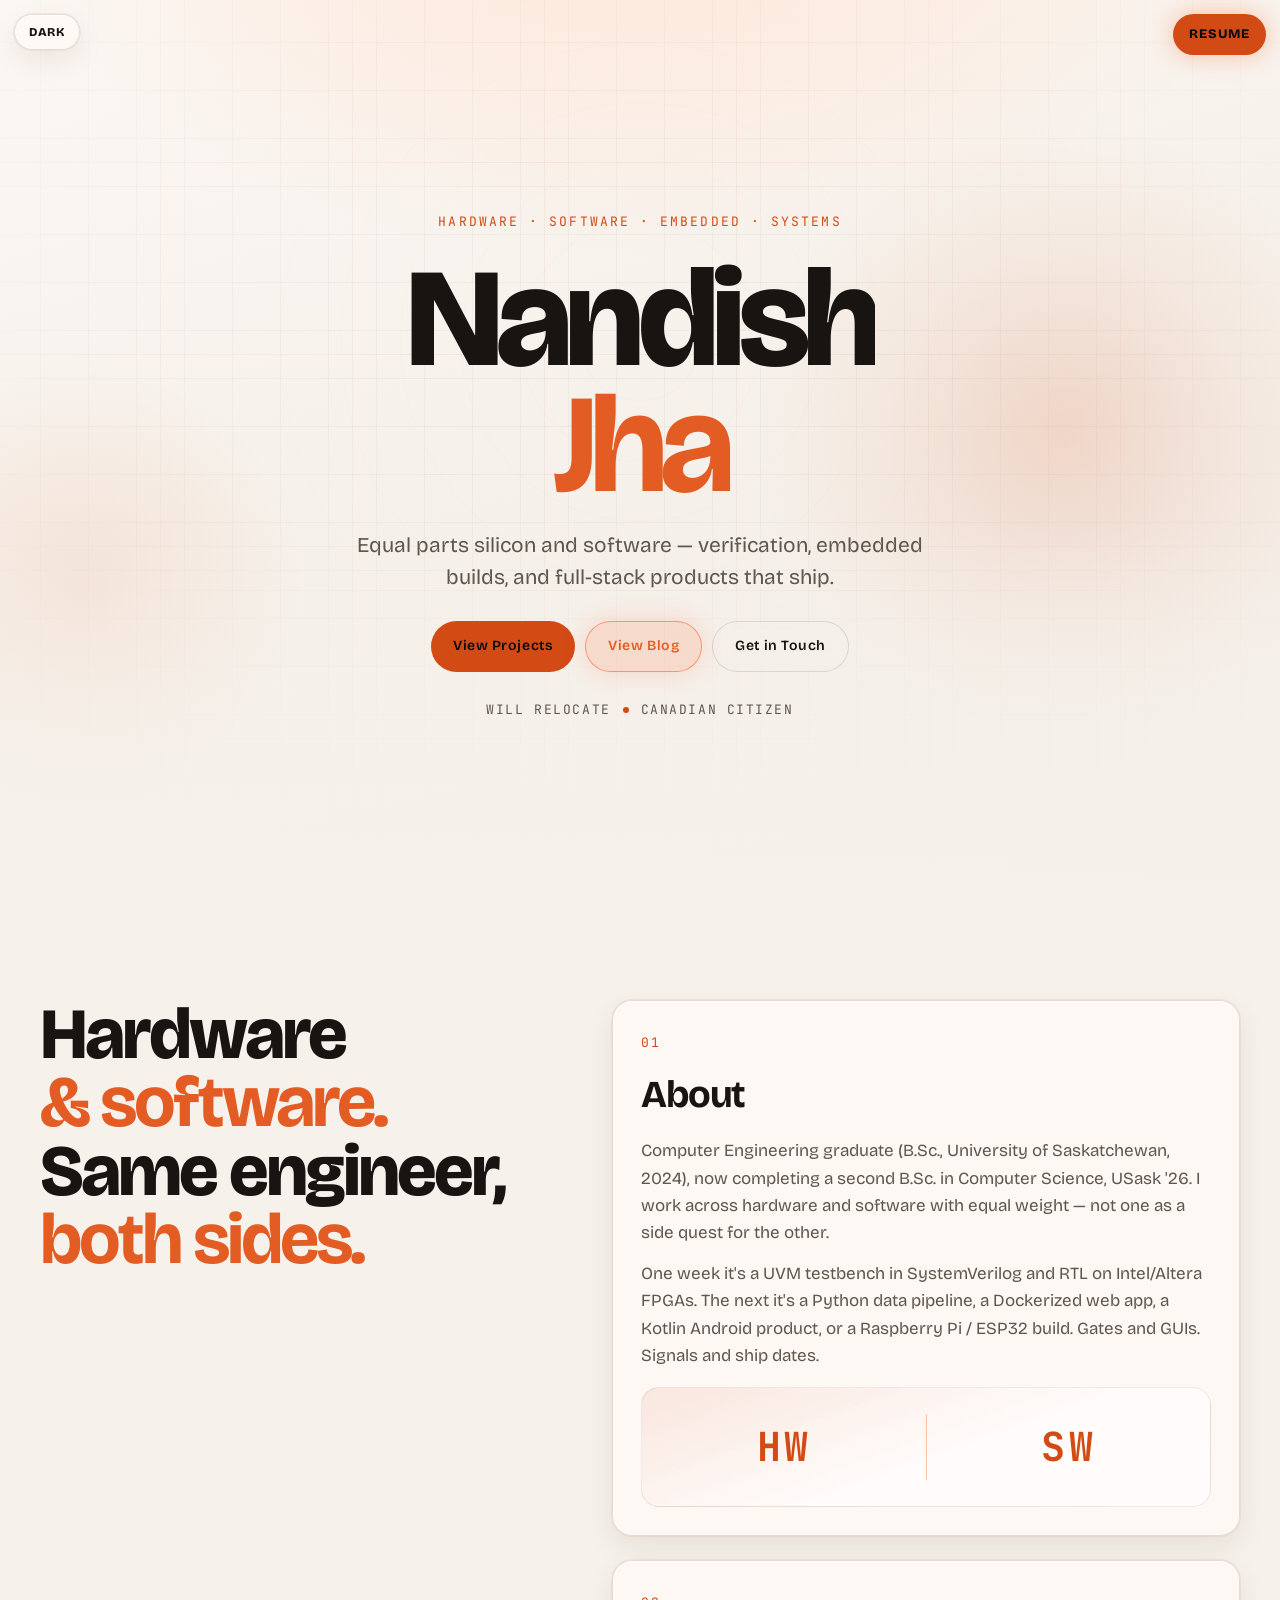
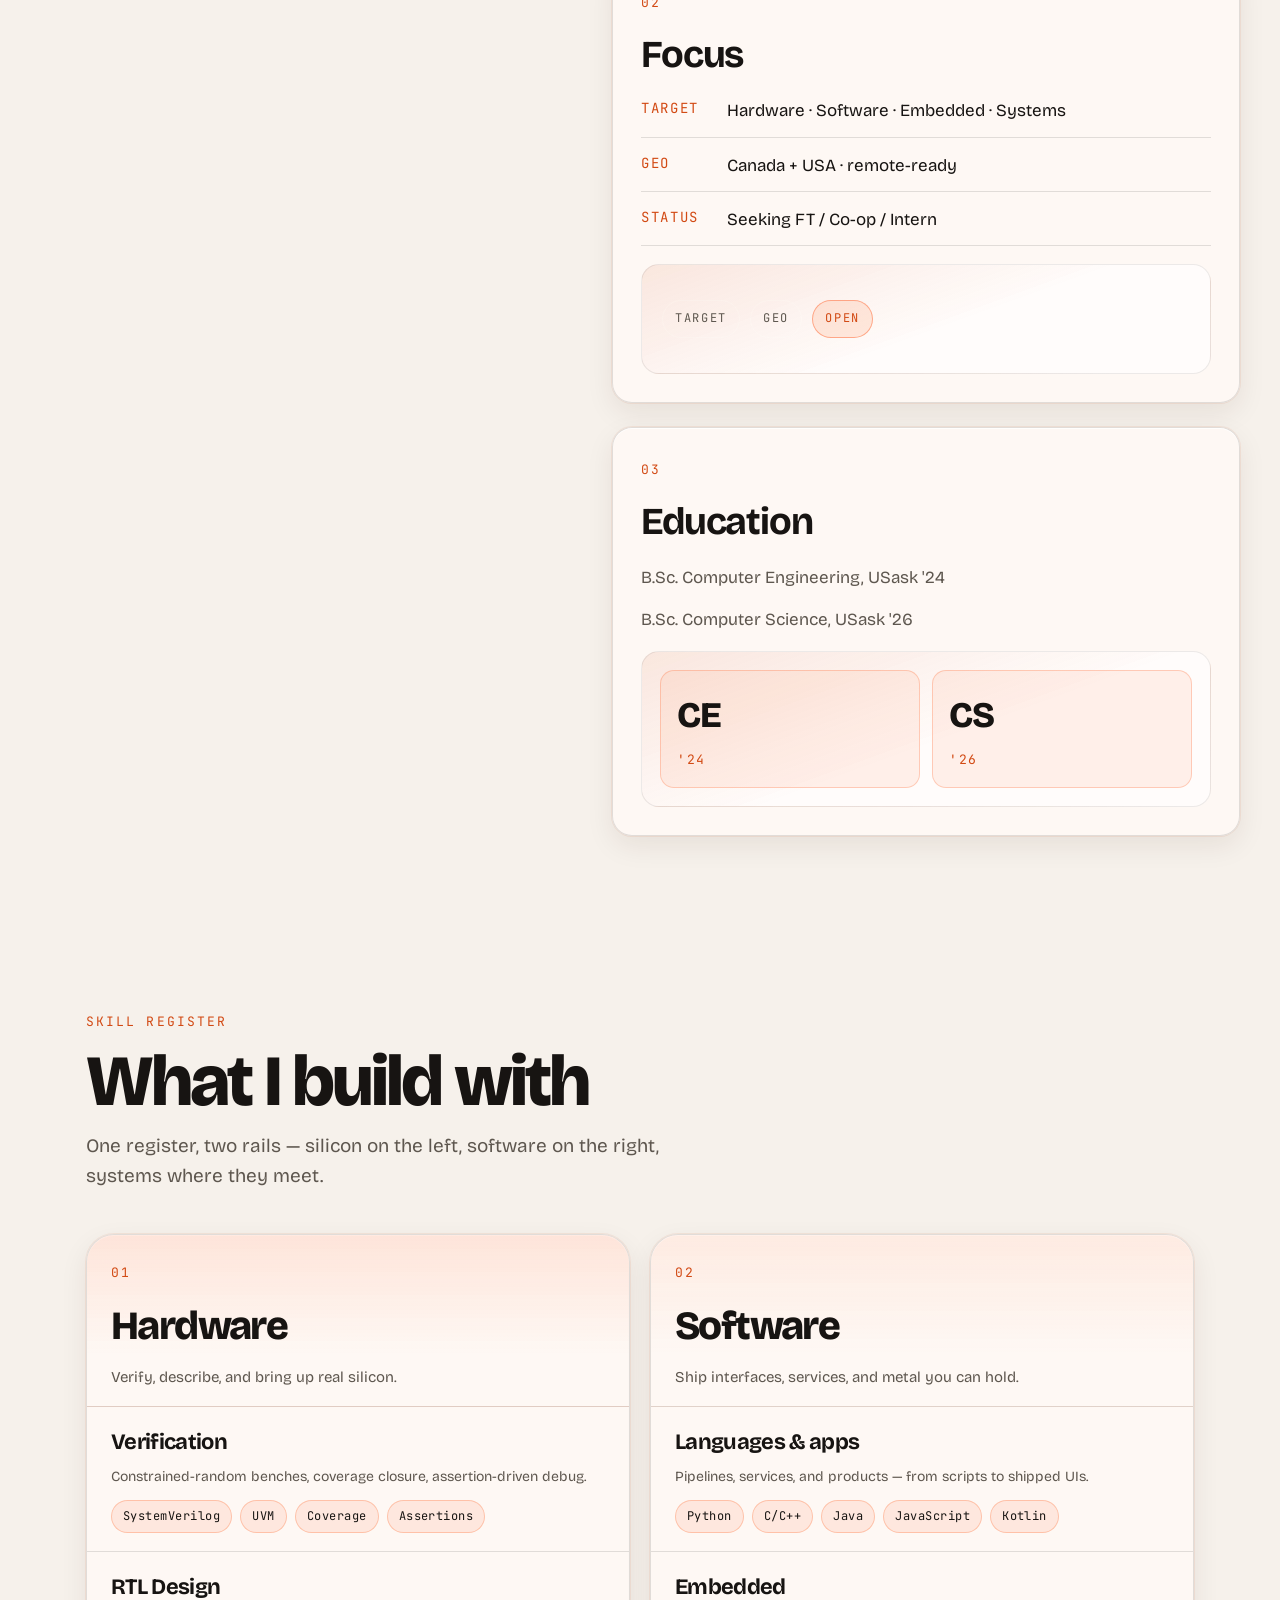
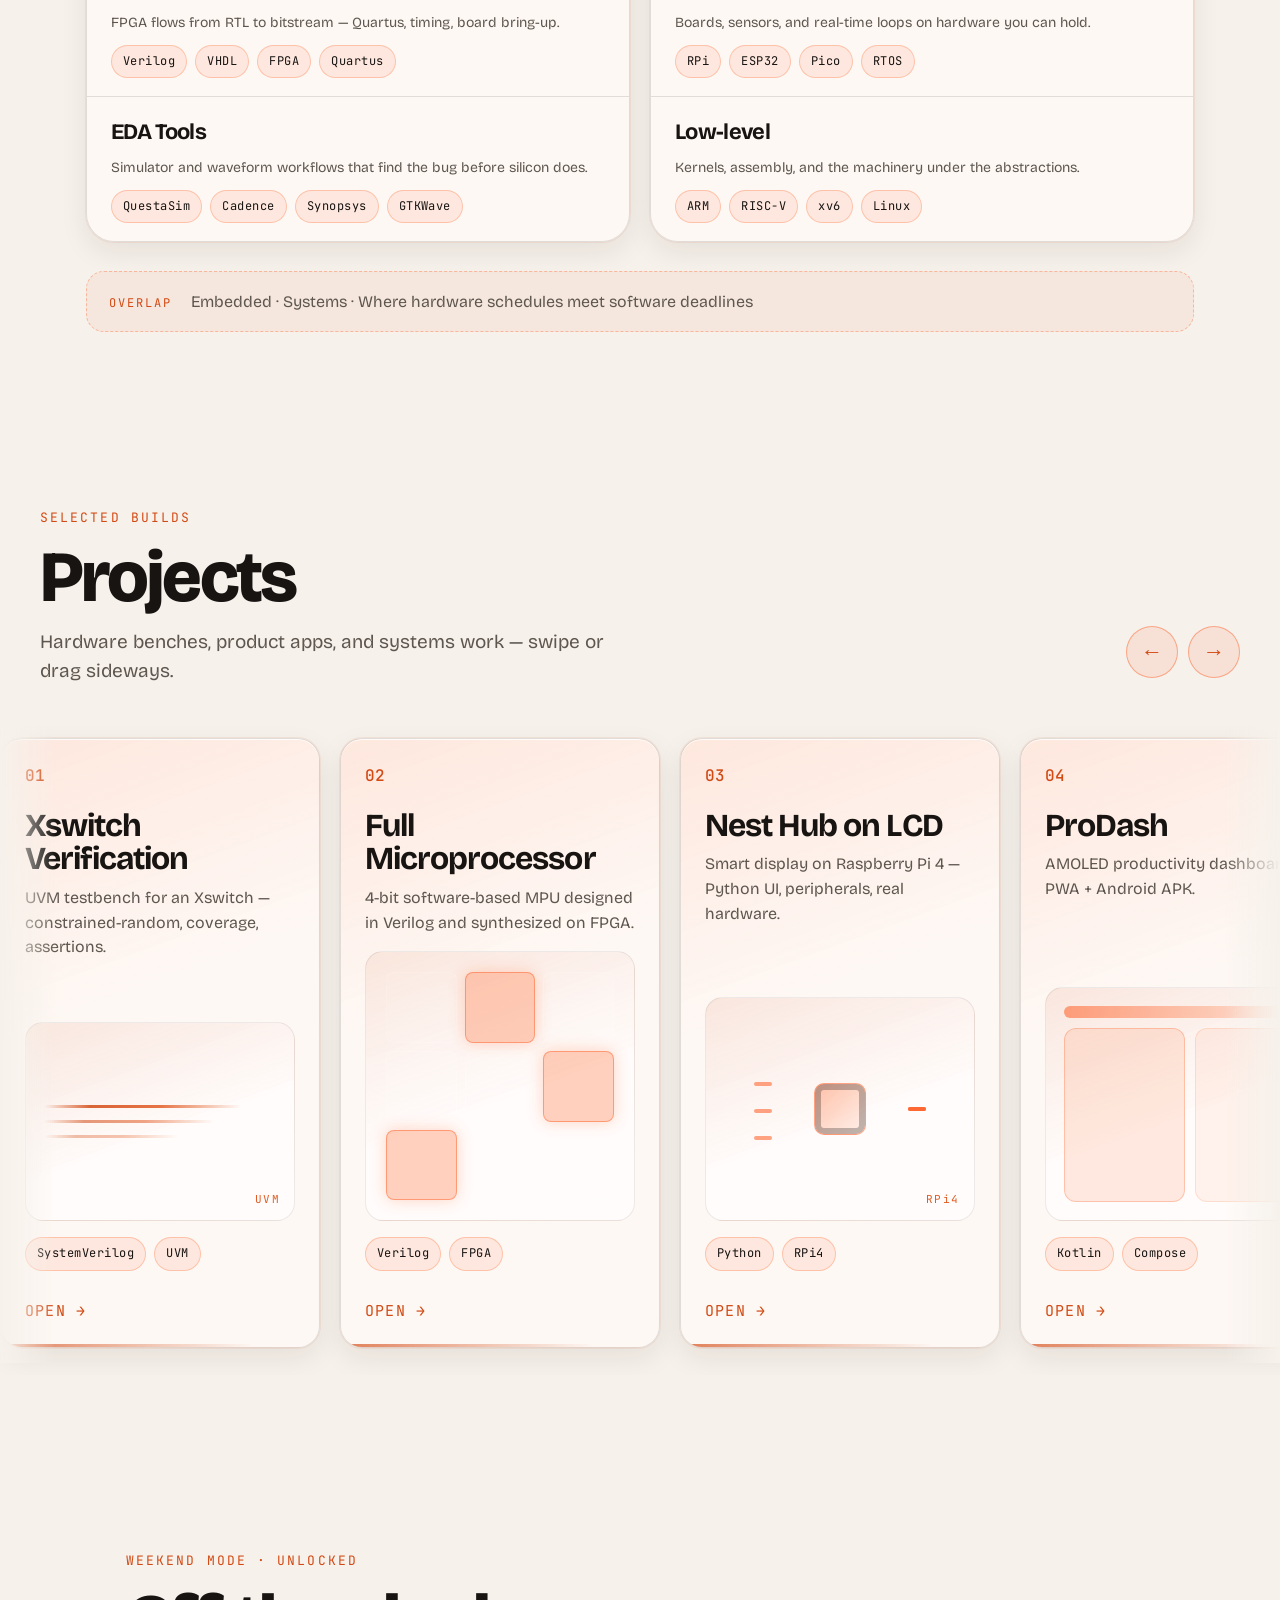
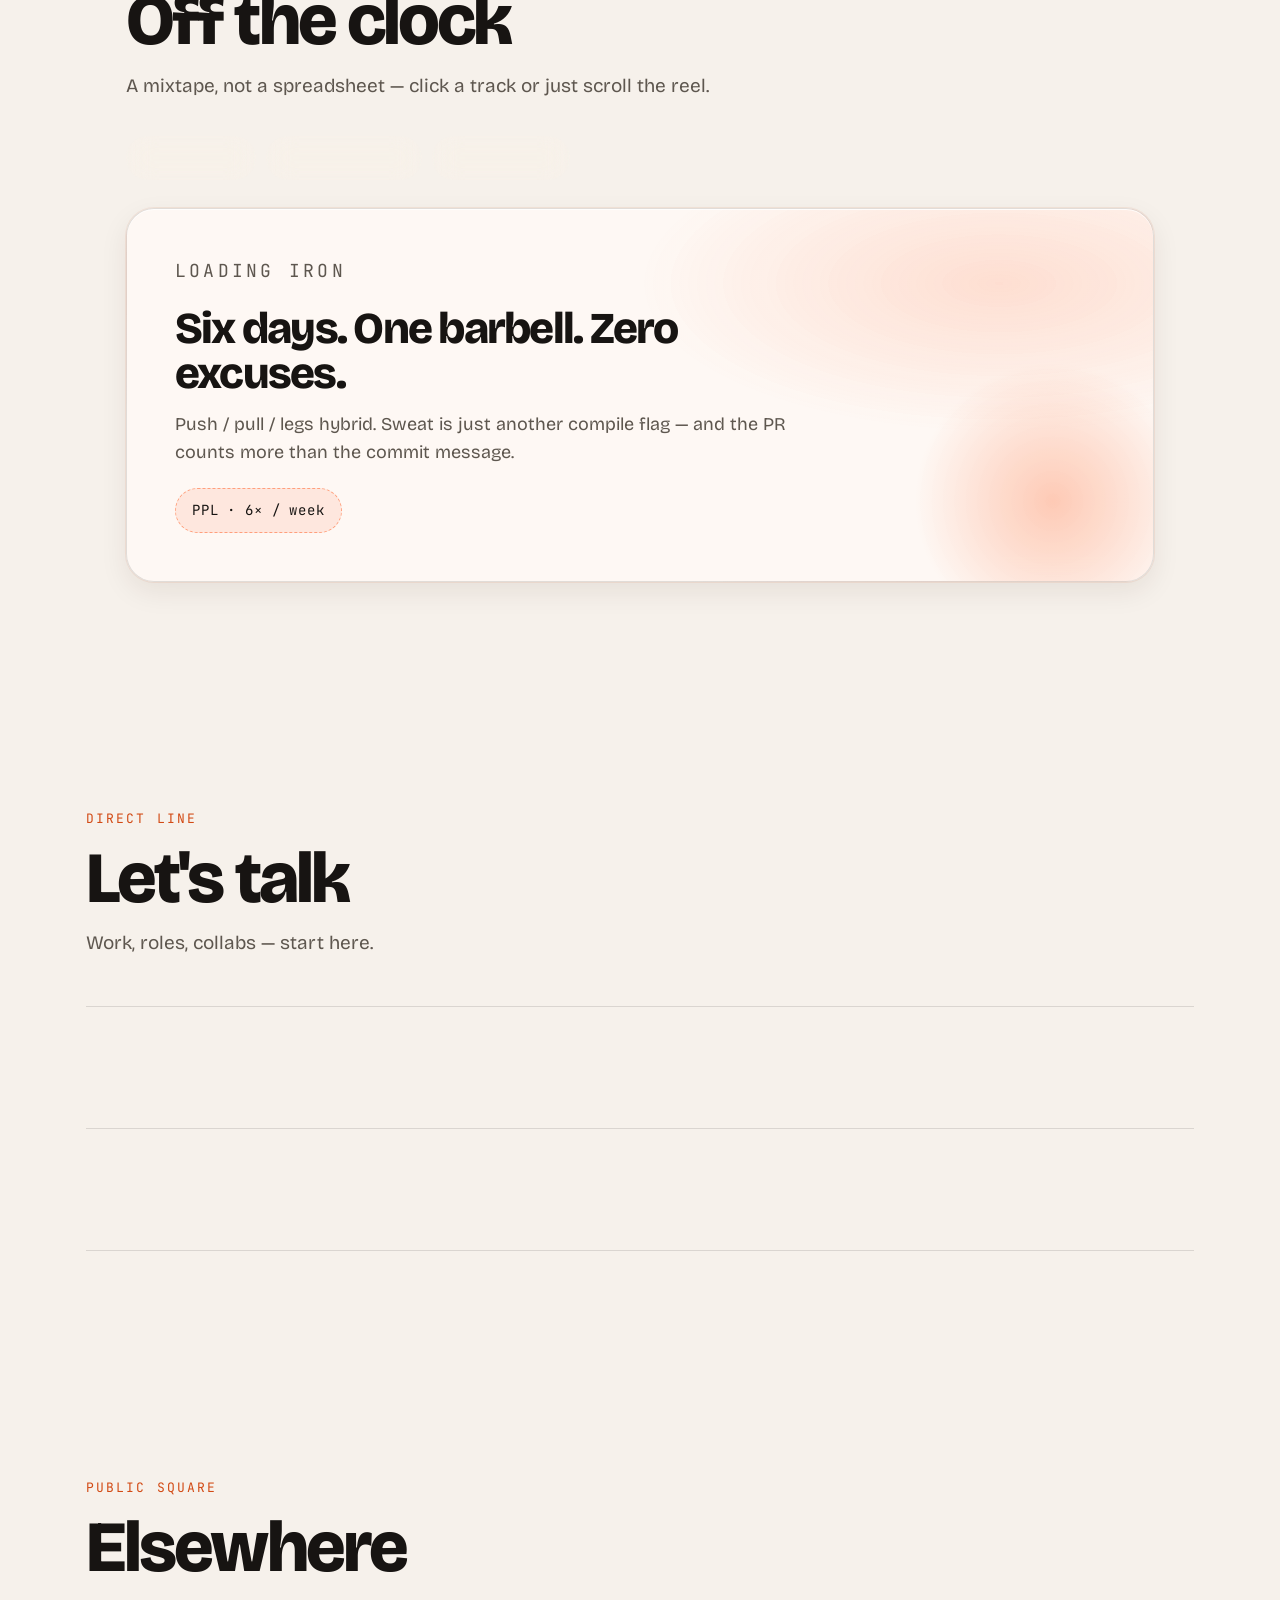
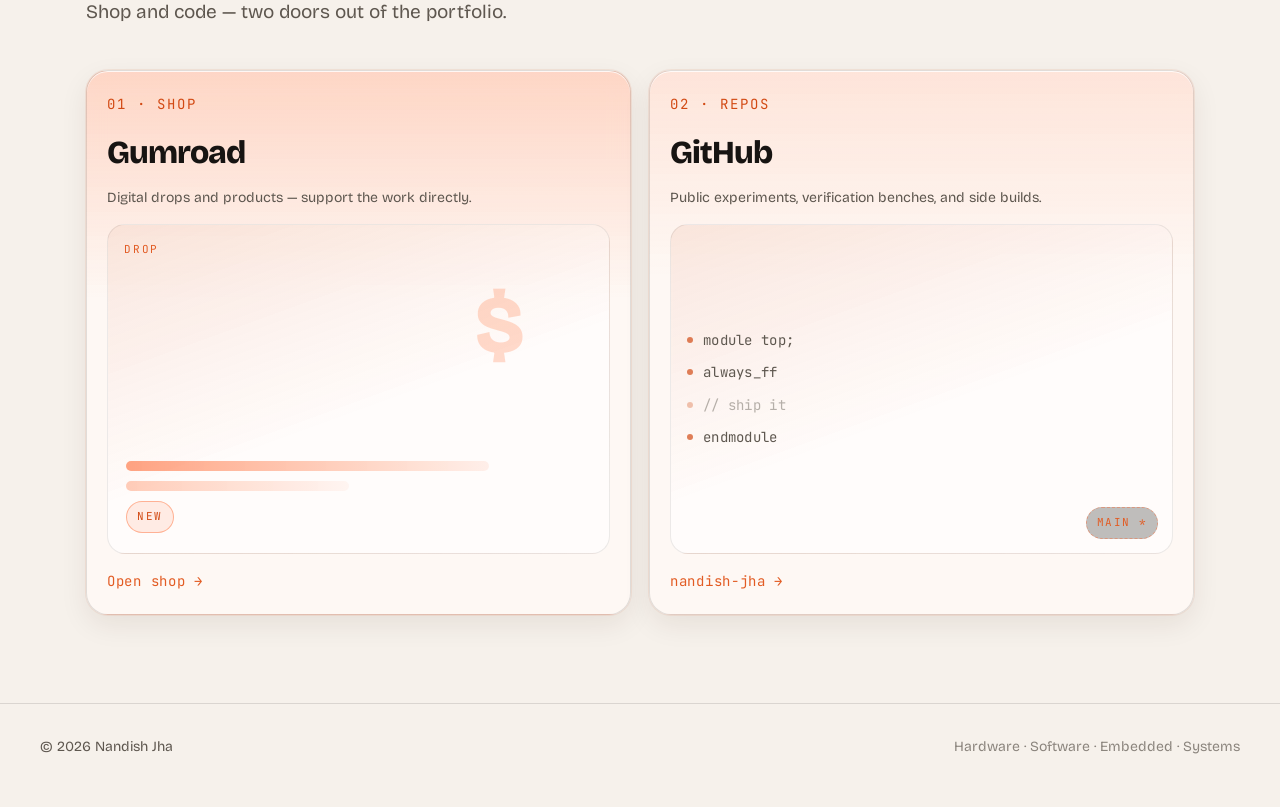
==== commit c2b8772e: "Use the same orange circle cursor on the blog. Hide the system pointer on links and buttons so hover" ====
--- a/index.html
+++ b/index.html
@@ -16,6 +16,7 @@
 <link rel="preconnect" href="https://fonts.gstatic.com" crossorigin />
 <link href="https://fonts.googleapis.com/css2?family=Bricolage+Grotesque:opsz,wght@12..96,400;12..96,600;12..96,700;12..96,800&family=JetBrains+Mono:wght@400;500&display=swap" rel="stylesheet" />
 <link rel="stylesheet" href="css/style.css" />
+<link rel="stylesheet" href="css/cursor.css" />
 </head>
 <body>
 <div class="site-bg" aria-hidden="true">
@@ -414,6 +415,7 @@
 </main>
 
 <script src="js/theme.js"></script>
+<script src="js/cursor.js"></script>
 <script type="module" src="js/main.js"></script>
 </body>
 </html>
--- a/css/style.css
+++ b/css/style.css
@@ -88,92 +88,6 @@
   -webkit-font-smoothing: antialiased;
 }
 
-/* Minimal custom cursor + anchored scroll hint (desktop pointer) */
-.cursor {
-  display: none;
-}
-@media (hover: hover) and (pointer: fine) {
-  /* Hide system cursor everywhere — later pointer/grab rules must not win */
-  *,
-  *::before,
-  *::after {
-    cursor: none !important;
-  }
-  body,
-  a,
-  button,
-  .btn,
-  .theme-toggle,
-  .resume-float,
-  .life-track,
-  .work-nav,
-  .work-list,
-  input,
-  textarea,
-  select,
-  label[for],
-  [role="button"] {
-    cursor: none !important;
-  }
-  .cursor {
-    display: block;
-    position: fixed;
-    top: 0;
-    left: 0;
-    z-index: 200;
-    pointer-events: none;
-    transform: translate3d(-100px, -100px, 0);
-    will-change: transform;
-    opacity: 1;
-    transition: opacity 0.18s ease;
-  }
-  .cursor-inner {
-    display: flex;
-    align-items: center;
-    gap: 13px;
-    transform: translate(-6px, -6px);
-  }
-  .cursor-dot {
-    width: 12px;
-    height: 12px;
-    border-radius: 50%;
-    background: var(--copper);
-    flex-shrink: 0;
-    transition: transform 0.18s var(--ease), background 0.18s ease;
-  }
-  .cursor.is-hover .cursor-dot {
-    transform: scale(1.35);
-    background: var(--copper-soft);
-  }
-  .cursor-label {
-    font-family: var(--mono);
-    font-size: 15px;
-    font-weight: 500;
-    letter-spacing: 0.18em;
-    text-transform: uppercase;
-    color: var(--copper);
-    white-space: nowrap;
-    opacity: 0.9;
-    transition: opacity 0.35s var(--ease), transform 0.35s var(--ease);
-  }
-  .cursor.is-scrolled .cursor-label {
-    opacity: 0;
-    transform: translateX(6px);
-  }
-  .cursor.is-hidden {
-    opacity: 0;
-  }
-}
-@media (prefers-reduced-motion: reduce) {
-  .cursor { display: none !important; }
-  body, a, button, .btn, .theme-toggle, .resume-float, .life-track, .work-nav, .work-list {
-    cursor: auto;
-  }
-  a, button, .btn, .theme-toggle, .resume-float, .life-track, .work-nav {
-    cursor: pointer;
-  }
-}
-
 @media (prefers-reduced-motion: reduce) {
   html { scroll-behavior: auto; }
   *, *::before, *::after {
--- a/css/cursor.css
+++ b/css/cursor.css
@@ -0,0 +1,78 @@
+/* Shared orange circle cursor — portfolio + blog */
+.cursor {
+  display: none;
+}
+@media (hover: hover) and (pointer: fine) {
+  *,
+  *::before,
+  *::after {
+    cursor: none !important;
+  }
+  .cursor {
+    display: block;
+    position: fixed;
+    top: 0;
+    left: 0;
+    z-index: 200;
+    pointer-events: none;
+    transform: translate3d(-100px, -100px, 0);
+    will-change: transform;
+    opacity: 1;
+    transition: opacity 0.18s ease;
+  }
+  .cursor-inner {
+    display: flex;
+    align-items: center;
+    gap: 13px;
+    transform: translate(-6px, -6px);
+  }
+  .cursor-dot {
+    width: 12px;
+    height: 12px;
+    border-radius: 50%;
+    background: var(--copper);
+    flex-shrink: 0;
+    transition: transform 0.18s var(--ease, ease), background 0.18s ease;
+  }
+  .cursor.is-hover .cursor-dot {
+    transform: scale(1.35);
+    background: var(--copper-soft);
+  }
+  .cursor-label {
+    font-family: var(--mono, ui-monospace, monospace);
+    font-size: 15px;
+    font-weight: 500;
+    letter-spacing: 0.18em;
+    text-transform: uppercase;
+    color: var(--copper);
+    white-space: nowrap;
+    opacity: 0.9;
+    transition: opacity 0.35s var(--ease, ease), transform 0.35s var(--ease, ease);
+  }
+  .cursor.is-scrolled .cursor-label {
+    opacity: 0;
+    transform: translateX(6px);
+  }
+  .cursor.is-hidden {
+    opacity: 0;
+  }
+}
+@media (prefers-reduced-motion: reduce) {
+  .cursor { display: none !important; }
+  *,
+  *::before,
+  *::after {
+    cursor: auto !important;
+  }
+  a,
+  button,
+  .btn,
+  .theme-toggle,
+  [role="button"],
+  input,
+  textarea,
+  select,
+  label[for] {
+    cursor: pointer !important;
+  }
+}
